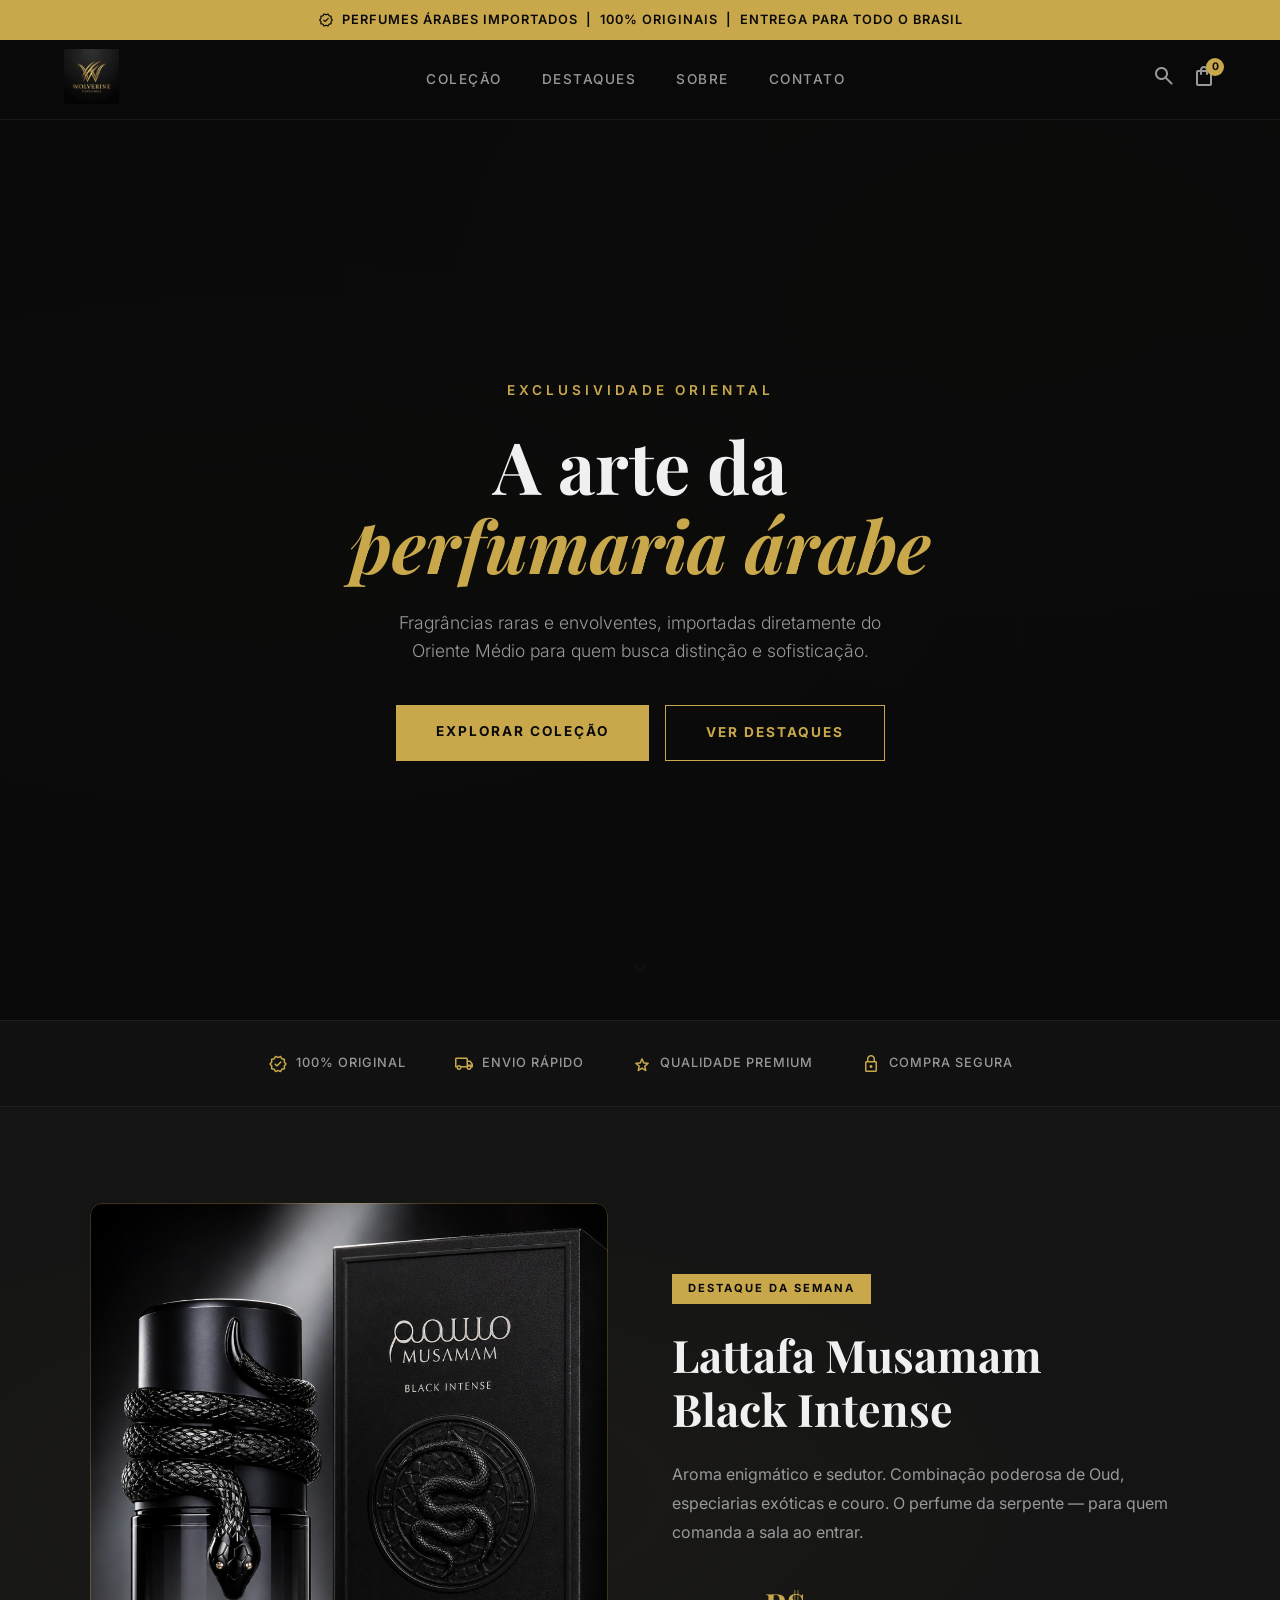
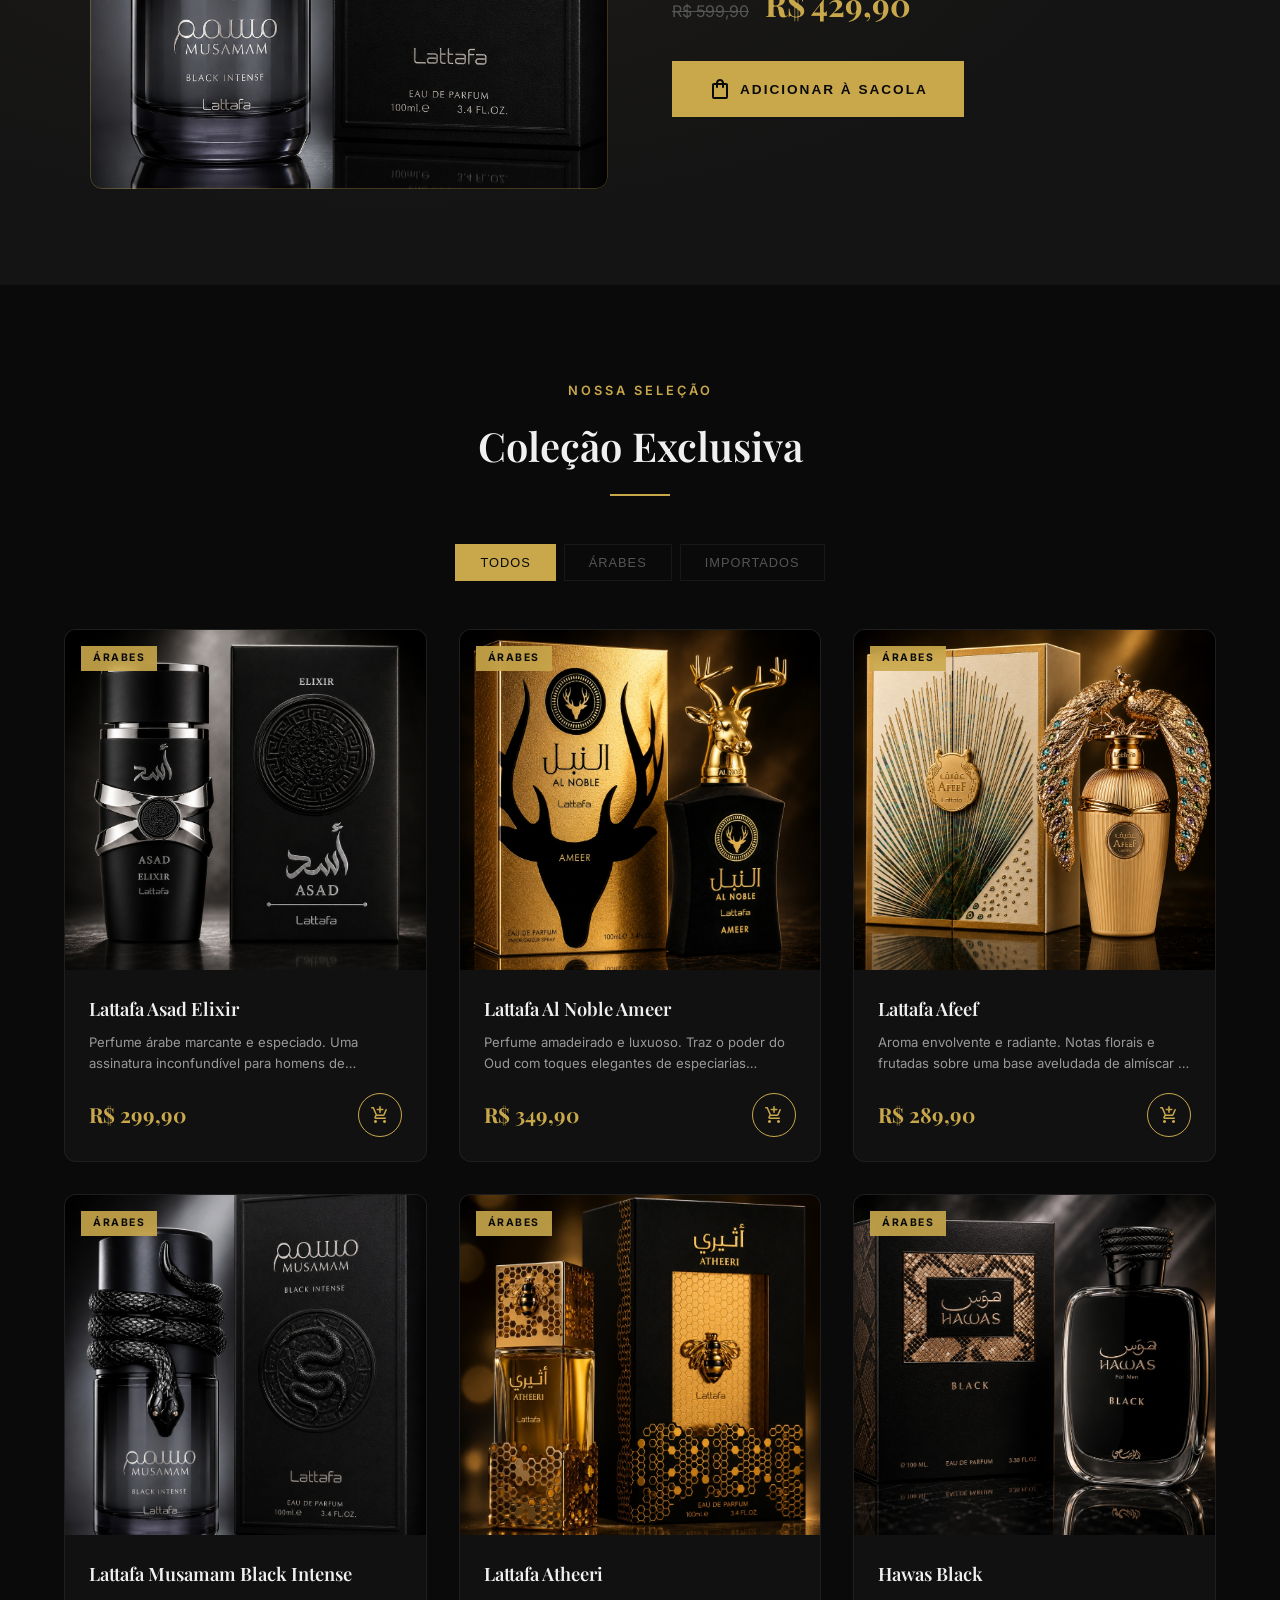
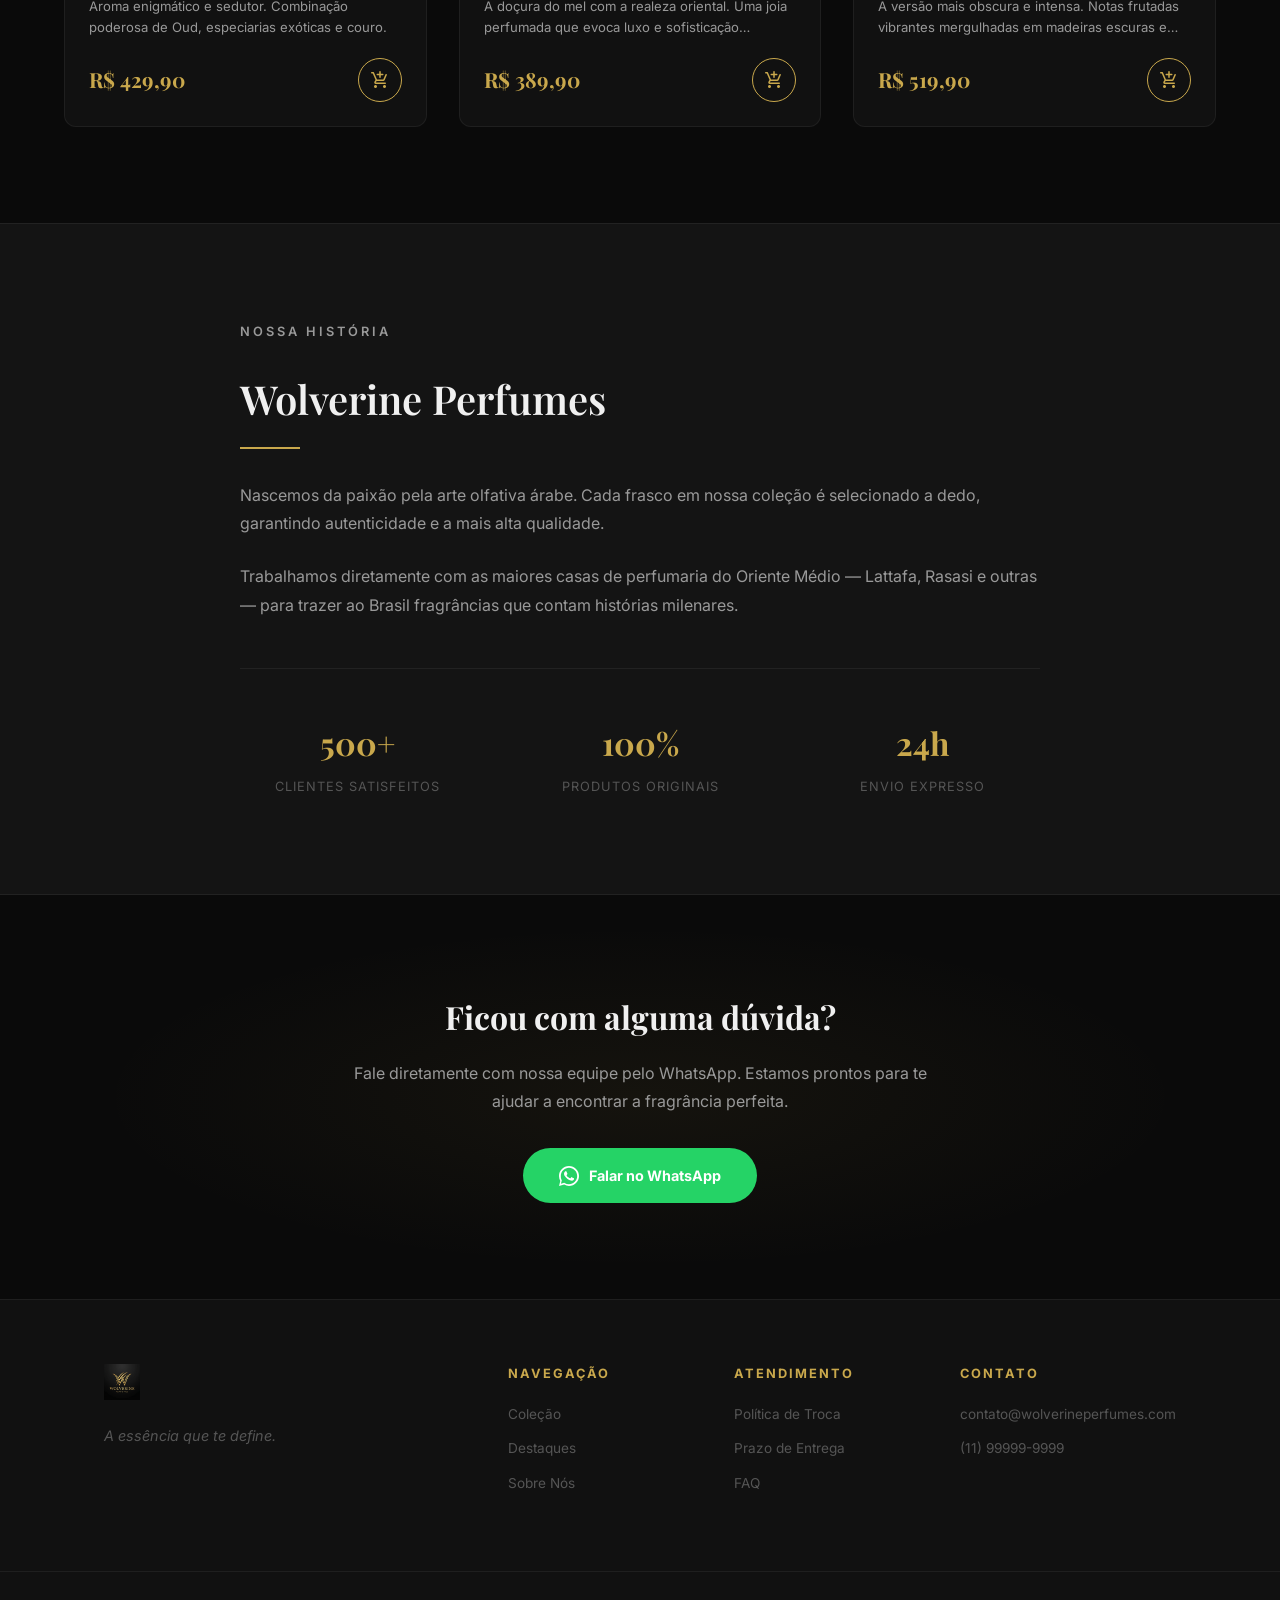
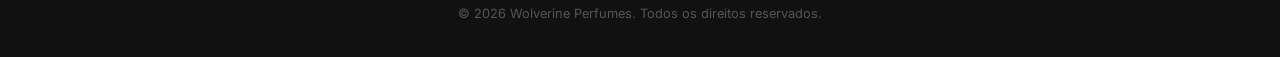
==== index.html @ bf4675a9 "Add files via upload" ====
<!DOCTYPE html>
<html lang="pt-BR">
<head>
    <meta charset="UTF-8">
    <meta name="viewport" content="width=device-width, initial-scale=1.0">
    <title>Wolverine Perfumes | Fragrâncias Árabes de Luxo</title>
    <meta name="description" content="Wolverine Perfumes - A maior seleção de perfumes árabes importados de luxo. Lattafa, Rasasi e mais. Entrega para todo o Brasil.">
    <link rel="stylesheet" href="style.css">
    <link rel="preconnect" href="https://fonts.googleapis.com">
    <link rel="preconnect" href="https://fonts.gstatic.com" crossorigin>
    <link href="https://fonts.googleapis.com/css2?family=Inter:wght@300;400;500;600;700&family=Playfair+Display:ital,wght@0,400;0,500;0,600;0,700;1,400&display=swap" rel="stylesheet">
    <link href="https://fonts.googleapis.com/css2?family=Material+Symbols+Rounded:opsz,wght,FILL,GRAD@24,400,1,0" rel="stylesheet">
</head>
<body>

    <!-- Announcement Bar -->
    <div class="announcement-bar">
        <span class="material-symbols-rounded">verified</span>
        Perfumes Árabes Importados &nbsp;|&nbsp; 100% Originais &nbsp;|&nbsp; Entrega para todo o Brasil
    </div>

    <!-- Navbar -->
    <nav class="navbar" id="navbar">
        <div class="nav-left">
            <div class="hamburger" id="hamburger">
                <span></span><span></span><span></span>
            </div>
            <a href="#" class="logo">
                <img src="img/logo.png" alt="Wolverine Perfumes" class="logo-img" style="height: 55px;">
            </a>
        </div>
        <div class="nav-center">
            <a href="#colecao" class="nav-link">Coleção</a>
            <a href="#destaque" class="nav-link">Destaques</a>
            <a href="#sobre" class="nav-link">Sobre</a>
            <a href="#contato" class="nav-link">Contato</a>
        </div>
        <div class="nav-right">
            <div class="search-toggle" id="search-toggle">
                <span class="material-symbols-rounded">search</span>
            </div>
            <div class="cart-trigger" id="cart-trigger">
                <span class="material-symbols-rounded">shopping_bag</span>
                <span class="cart-badge" id="cart-badge">0</span>
            </div>
        </div>
    </nav>

    <!-- Search Overlay -->
    <div class="search-overlay" id="search-overlay">
        <div class="search-container">
            <input type="text" id="search-input" placeholder="Buscar perfumes..." autocomplete="off">
            <span class="material-symbols-rounded search-close" id="search-close">close</span>
        </div>
        <div class="search-results" id="search-results"></div>
    </div>

    <!-- Mobile Menu -->
    <div class="mobile-menu" id="mobile-menu">
        <a href="#colecao" class="mobile-link">Coleção</a>
        <a href="#destaque" class="mobile-link">Destaques</a>
        <a href="#sobre" class="mobile-link">Sobre</a>
        <a href="#contato" class="mobile-link">Contato</a>
    </div>

    <!-- Hero Section -->
    <section class="hero" id="hero">
        <video autoplay muted loop playsinline class="hero-video">
            <source src="https://cdn.coverr.co/videos/coverr-gold-particles-floating-in-the-air-4432/1080p.mp4" type="video/mp4">
        </video>
        <div class="video-overlay"></div>
        <div class="hero-content">
            <p class="hero-subtitle">Exclusividade Oriental</p>
            <h1 class="hero-title">A arte da <br><em>perfumaria árabe</em></h1>
            <p class="hero-desc">Fragrâncias raras e envolventes, importadas diretamente do Oriente Médio para quem busca distinção e sofisticação.</p>
            <div class="hero-actions">
                <a href="#colecao" class="btn-hero">Explorar Coleção</a>
                <a href="#destaque" class="btn-hero-outline">Ver Destaques</a>
            </div>
        </div>
        <div class="hero-scroll">
            <span class="material-symbols-rounded">expand_more</span>
        </div>
    </section>

    <!-- Trust Bar -->
    <section class="trust-bar">
        <div class="trust-item">
            <span class="material-symbols-rounded">verified</span>
            <span>100% Original</span>
        </div>
        <div class="trust-item">
            <span class="material-symbols-rounded">local_shipping</span>
            <span>Envio Rápido</span>
        </div>
        <div class="trust-item">
            <span class="material-symbols-rounded">star</span>
            <span>Qualidade Premium</span>
        </div>
        <div class="trust-item">
            <span class="material-symbols-rounded">lock</span>
            <span>Compra Segura</span>
        </div>
    </section>

    <!-- Destaque (Featured Product) -->
    <section class="featured" id="destaque">
        <div class="featured-inner">
            <div class="featured-image">
                <img src="img/lattafa_musamam.jpg" alt="Lattafa Musamam Black Intense">
            </div>
            <div class="featured-info">
                <span class="featured-badge">Destaque da Semana</span>
                <h2>Lattafa Musamam <br>Black Intense</h2>
                <p>Aroma enigmático e sedutor. Combinação poderosa de Oud, especiarias exóticas e couro. O perfume da serpente — para quem comanda a sala ao entrar.</p>
                <div class="featured-price">
                    <span class="price-old">R$ 599,90</span>
                    <span class="price-current">R$ 429,90</span>
                </div>
                <button class="btn-featured" onclick="adicionarAoCarrinho(4)">
                    <span class="material-symbols-rounded">shopping_bag</span>
                    Adicionar à Sacola
                </button>
            </div>
        </div>
    </section>

    <!-- Coleção (Products Grid) -->
    <section class="colecao" id="colecao">
        <div class="section-header">
            <p class="section-sub">Nossa Seleção</p>
            <h2 class="section-title">Coleção Exclusiva</h2>
            <div class="section-line"></div>
        </div>
        <div class="filter-bar">
            <button class="filter-btn active" data-filter="todos">Todos</button>
            <button class="filter-btn" data-filter="Árabes">Árabes</button>
            <button class="filter-btn" data-filter="Importados">Importados</button>
        </div>
        <div class="products-grid" id="produtos-grid"></div>
    </section>

    <!-- Sobre -->
    <section class="about" id="sobre">
        <div class="about-inner">
            <div class="about-text">
                <p class="section-sub">Nossa História</p>
                <h2 class="section-title">Wolverine Perfumes</h2>
                <div class="section-line left"></div>
                <p>Nascemos da paixão pela arte olfativa árabe. Cada frasco em nossa coleção é selecionado a dedo, garantindo autenticidade e a mais alta qualidade.</p>
                <p>Trabalhamos diretamente com as maiores casas de perfumaria do Oriente Médio — Lattafa, Rasasi e outras — para trazer ao Brasil fragrâncias que contam histórias milenares.</p>
                <div class="about-stats">
                    <div class="stat">
                        <span class="stat-number">500+</span>
                        <span class="stat-label">Clientes Satisfeitos</span>
                    </div>
                    <div class="stat">
                        <span class="stat-number">100%</span>
                        <span class="stat-label">Produtos Originais</span>
                    </div>
                    <div class="stat">
                        <span class="stat-number">24h</span>
                        <span class="stat-label">Envio Expresso</span>
                    </div>
                </div>
            </div>
        </div>
    </section>

    <!-- Contato / CTA -->
    <section class="cta" id="contato">
        <div class="cta-inner">
            <h2>Ficou com alguma dúvida?</h2>
            <p>Fale diretamente com nossa equipe pelo WhatsApp. Estamos prontos para te ajudar a encontrar a fragrância perfeita.</p>
            <a href="https://wa.me/5511999999999" target="_blank" class="btn-whatsapp">
                <svg viewBox="0 0 24 24" width="20" height="20" fill="currentColor"><path d="M17.472 14.382c-.297-.149-1.758-.867-2.03-.967-.273-.099-.471-.148-.67.15-.197.297-.767.966-.94 1.164-.173.199-.347.223-.644.075-.297-.15-1.255-.463-2.39-1.475-.883-.788-1.48-1.761-1.653-2.059-.173-.297-.018-.458.13-.606.134-.133.298-.347.446-.52.149-.174.198-.298.298-.497.099-.198.05-.371-.025-.52-.075-.149-.669-1.612-.916-2.207-.242-.579-.487-.5-.669-.51-.173-.008-.371-.01-.57-.01-.198 0-.52.074-.792.372-.272.297-1.04 1.016-1.04 2.479 0 1.462 1.065 2.875 1.213 3.074.149.198 2.096 3.2 5.077 4.487.709.306 1.262.489 1.694.625.712.227 1.36.195 1.871.118.571-.085 1.758-.719 2.006-1.413.248-.694.248-1.289.173-1.413-.074-.124-.272-.198-.57-.347z"/><path d="M12 0C5.373 0 0 5.373 0 12c0 2.127.555 4.126 1.527 5.864L.06 23.884l6.166-1.617A11.92 11.92 0 0012 24c6.627 0 12-5.373 12-12S18.627 0 12 0zm0 21.82c-1.93 0-3.76-.52-5.348-1.434l-.384-.228-3.973 1.042 1.06-3.873-.25-.397A9.793 9.793 0 012.18 12c0-5.422 4.398-9.82 9.82-9.82 5.422 0 9.82 4.398 9.82 9.82 0 5.422-4.398 9.82-9.82 9.82z"/></svg>
                Falar no WhatsApp
            </a>
        </div>
    </section>

    <!-- Footer -->
    <footer class="footer">
        <div class="footer-top">
            <div class="footer-col">
                <img src="img/logo.png" alt="Wolverine Perfumes" class="footer-logo">
                <p class="footer-tagline">A essência que te define.</p>
            </div>
            <div class="footer-col">
                <h4>Navegação</h4>
                <a href="#colecao">Coleção</a>
                <a href="#destaque">Destaques</a>
                <a href="#sobre">Sobre Nós</a>
            </div>
            <div class="footer-col">
                <h4>Atendimento</h4>
                <a href="#">Política de Troca</a>
                <a href="#">Prazo de Entrega</a>
                <a href="#">FAQ</a>
            </div>
            <div class="footer-col">
                <h4>Contato</h4>
                <a href="mailto:contato@wolverineperfumes.com">contato@wolverineperfumes.com</a>
                <a href="https://wa.me/5511999999999">(11) 99999-9999</a>
            </div>
        </div>
        <div class="footer-bottom">
            <p>&copy; 2026 Wolverine Perfumes. Todos os direitos reservados.</p>
        </div>
    </footer>

    <!-- Cart Sidebar -->
    <div class="cart-overlay" id="cart-overlay"></div>
    <div class="cart-sidebar" id="cart-sidebar">
        <div class="cart-header">
            <h3>Sua Sacola</h3>
            <span class="material-symbols-rounded cart-close" id="cart-close">close</span>
        </div>
        <div class="cart-items" id="cart-items">
            <div class="empty-cart" id="empty-cart">
                <span class="material-symbols-rounded" style="font-size: 48px; opacity: 0.3;">shopping_bag</span>
                <p>Sua sacola está vazia.</p>
            </div>
        </div>
        <div class="cart-footer">
            <div class="cart-subtotal">
                <span>Subtotal</span>
                <span id="total-price">R$ 0,00</span>
            </div>
            <button class="btn-checkout" id="btn-checkout">
                Finalizar pelo WhatsApp
                <span class="material-symbols-rounded">arrow_forward</span>
            </button>
            <p class="cart-note">Envio e pagamento combinados via WhatsApp</p>
        </div>
    </div>

    <script src="app.js"></script>
</body>
</html>
---- style.css ----
/* =====================================================
   WOLVERINE PERFUMES - DARK LUXURY THEME
   ===================================================== */

:root {
    --bg-deep: #0a0a0a;
    --bg-card: #111111;
    --bg-elevated: #1a1a1a;
    --bg-surface: #141414;
    --gold: #c9a84c;
    --gold-light: #e4c76b;
    --gold-dark: #a78b3a;
    --text-primary: #f0f0f0;
    --text-secondary: #999999;
    --text-muted: #555555;
    --border: rgba(255, 255, 255, 0.06);
    --border-gold: rgba(201, 168, 76, 0.3);
    --glow: 0 0 40px rgba(201, 168, 76, 0.08);
    --font-display: 'Playfair Display', serif;
    --font-body: 'Inter', sans-serif;
    --radius: 12px;
    --transition: all 0.4s cubic-bezier(0.16, 1, 0.3, 1);
}

* { margin: 0; padding: 0; box-sizing: border-box; }
html { scroll-behavior: smooth; }

body {
    font-family: var(--font-body);
    background: var(--bg-deep);
    color: var(--text-primary);
    line-height: 1.6;
    overflow-x: hidden;
}

::selection {
    background: var(--gold);
    color: var(--bg-deep);
}

/* =====================================================
   ANNOUNCEMENT BAR
   ===================================================== */
.announcement-bar {
    background: var(--gold);
    color: var(--bg-deep);
    text-align: center;
    padding: 10px 20px;
    font-size: 0.8rem;
    font-weight: 600;
    letter-spacing: 1px;
    text-transform: uppercase;
    display: flex;
    align-items: center;
    justify-content: center;
    gap: 8px;
}
.announcement-bar .material-symbols-rounded {
    font-size: 16px;
}

/* =====================================================
   NAVBAR
   ===================================================== */
.navbar {
    display: flex;
    justify-content: space-between;
    align-items: center;
    padding: 0 5%;
    height: 80px;
    background: rgba(10, 10, 10, 0.85);
    backdrop-filter: blur(20px);
    -webkit-backdrop-filter: blur(20px);
    border-bottom: 1px solid var(--border);
    position: sticky;
    top: 0;
    z-index: 1000;
    transition: var(--transition);
}
.navbar.scrolled {
    box-shadow: 0 4px 30px rgba(0,0,0,0.5);
}
.nav-left, .nav-right {
    display: flex;
    align-items: center;
    gap: 1rem;
}
.logo { text-decoration: none; }
.logo-img { height: 38px; filter: brightness(1.1); }
.nav-center {
    display: flex;
    gap: 2.5rem;
}
.nav-link {
    text-decoration: none;
    color: var(--text-secondary);
    font-size: 0.85rem;
    font-weight: 500;
    text-transform: uppercase;
    letter-spacing: 1.5px;
    transition: var(--transition);
    position: relative;
}
.nav-link::after {
    content: '';
    position: absolute;
    bottom: -4px;
    left: 0;
    width: 0;
    height: 1px;
    background: var(--gold);
    transition: var(--transition);
}
.nav-link:hover { color: var(--gold); }
.nav-link:hover::after { width: 100%; }

.search-toggle, .cart-trigger {
    cursor: pointer;
    color: var(--text-secondary);
    transition: var(--transition);
    position: relative;
}
.search-toggle:hover, .cart-trigger:hover { color: var(--gold); }
.cart-badge {
    position: absolute;
    top: -6px;
    right: -8px;
    background: var(--gold);
    color: var(--bg-deep);
    font-size: 0.65rem;
    font-weight: 700;
    width: 18px;
    height: 18px;
    border-radius: 50%;
    display: flex;
    align-items: center;
    justify-content: center;
}

.hamburger {
    display: none;
    flex-direction: column;
    gap: 5px;
    cursor: pointer;
}
.hamburger span {
    width: 22px;
    height: 2px;
    background: var(--text-primary);
    transition: var(--transition);
}

/* =====================================================
   SEARCH OVERLAY
   ===================================================== */
.search-overlay {
    position: fixed;
    top: 0; left: 0;
    width: 100%; height: 100%;
    background: rgba(0, 0, 0, 0.95);
    backdrop-filter: blur(20px);
    z-index: 2000;
    display: flex;
    flex-direction: column;
    align-items: center;
    padding-top: 20vh;
    opacity: 0;
    pointer-events: none;
    transition: var(--transition);
}
.search-overlay.active {
    opacity: 1;
    pointer-events: all;
}
.search-container {
    display: flex;
    align-items: center;
    gap: 1rem;
    border-bottom: 2px solid var(--gold);
    padding-bottom: 12px;
    width: 500px;
    max-width: 90%;
}
.search-container input {
    background: transparent;
    border: none;
    outline: none;
    color: var(--text-primary);
    font-size: 1.5rem;
    font-family: var(--font-body);
    width: 100%;
    font-weight: 300;
}
.search-container input::placeholder {
    color: var(--text-muted);
}
.search-close {
    color: var(--text-secondary);
    cursor: pointer;
    transition: var(--transition);
}
.search-close:hover { color: var(--gold); }
.search-results {
    width: 500px;
    max-width: 90%;
    margin-top: 2rem;
}
.search-result-item {
    display: flex;
    align-items: center;
    gap: 1rem;
    padding: 1rem;
    border-bottom: 1px solid var(--border);
    cursor: pointer;
    transition: var(--transition);
}
.search-result-item:hover { background: var(--bg-elevated); }
.search-result-item img {
    width: 50px; height: 50px;
    object-fit: cover;
    border-radius: 8px;
}

/* =====================================================
   MOBILE MENU
   ===================================================== */
.mobile-menu {
    display: none;
    flex-direction: column;
    background: var(--bg-card);
    border-bottom: 1px solid var(--border);
    padding: 1rem 5%;
    position: sticky;
    top: 70px;
    z-index: 999;
}
.mobile-menu.active { display: flex; }
.mobile-link {
    padding: 1rem 0;
    color: var(--text-secondary);
    text-decoration: none;
    font-size: 0.9rem;
    text-transform: uppercase;
    letter-spacing: 1.5px;
    border-bottom: 1px solid var(--border);
    transition: var(--transition);
}
.mobile-link:hover { color: var(--gold); }

/* =====================================================
   HERO
   ===================================================== */
.hero {
    min-height: 100vh;
    display: flex;
    align-items: center;
    justify-content: center;
    position: relative;
    background: 
        radial-gradient(ellipse at 20% 50%, rgba(201, 168, 76, 0.06) 0%, transparent 50%),
        radial-gradient(ellipse at 80% 20%, rgba(201, 168, 76, 0.04) 0%, transparent 50%),
        var(--bg-deep);
    overflow: hidden;
    text-align: center;
    padding: 2rem;
}
.hero-video {
    position: absolute;
    top: 50%;
    left: 50%;
    min-width: 100%;
    min-height: 100%;
    width: auto;
    height: auto;
    transform: translateX(-50%) translateY(-50%);
    object-fit: cover;
    z-index: 0;
}
.video-overlay {
    position: absolute;
    top: 0; left: 0;
    width: 100%; height: 100%;
    background: linear-gradient(to bottom, rgba(10, 10, 10, 0.7), rgba(10, 10, 10, 0.95));
    z-index: 1;
}

.hero-content {
    position: relative;
    z-index: 2;
    max-width: 700px;
    animation: heroFadeIn 1.2s ease-out;
}
@keyframes heroFadeIn {
    from { opacity: 0; transform: translateY(40px); }
    to { opacity: 1; transform: translateY(0); }
}
.hero-subtitle {
    color: var(--gold);
    text-transform: uppercase;
    letter-spacing: 4px;
    font-size: 0.85rem;
    font-weight: 600;
    margin-bottom: 1.5rem;
}
.hero-title {
    font-family: var(--font-display);
    font-size: 4.5rem;
    font-weight: 700;
    line-height: 1.1;
    margin-bottom: 1.5rem;
}
.hero-title em {
    color: var(--gold);
    font-style: italic;
}
.hero-desc {
    color: var(--text-secondary);
    font-size: 1.1rem;
    max-width: 500px;
    margin: 0 auto 2.5rem;
    font-weight: 300;
}
.hero-actions {
    display: flex;
    gap: 1rem;
    justify-content: center;
    flex-wrap: wrap;
}
.btn-hero {
    background: var(--gold);
    color: var(--bg-deep);
    padding: 16px 40px;
    border: none;
    text-decoration: none;
    font-size: 0.85rem;
    font-weight: 700;
    text-transform: uppercase;
    letter-spacing: 2px;
    transition: var(--transition);
    cursor: pointer;
}
.btn-hero:hover {
    background: var(--gold-light);
    transform: translateY(-2px);
    box-shadow: 0 10px 30px rgba(201, 168, 76, 0.3);
}
.btn-hero-outline {
    background: transparent;
    color: var(--gold);
    padding: 16px 40px;
    border: 1px solid var(--gold);
    text-decoration: none;
    font-size: 0.85rem;
    font-weight: 700;
    text-transform: uppercase;
    letter-spacing: 2px;
    transition: var(--transition);
}
.btn-hero-outline:hover {
    background: rgba(201, 168, 76, 0.1);
    transform: translateY(-2px);
}
.hero-scroll {
    position: absolute;
    bottom: 2rem;
    left: 50%;
    transform: translateX(-50%);
    color: var(--text-muted);
    animation: bounce 2s infinite;
}
@keyframes bounce {
    0%, 100% { transform: translateX(-50%) translateY(0); }
    50% { transform: translateX(-50%) translateY(10px); }
}

/* =====================================================
   TRUST BAR
   ===================================================== */
.trust-bar {
    display: flex;
    justify-content: center;
    gap: 3rem;
    padding: 2rem 5%;
    background: var(--bg-card);
    border-top: 1px solid var(--border);
    border-bottom: 1px solid var(--border);
    flex-wrap: wrap;
}
.trust-item {
    display: flex;
    align-items: center;
    gap: 8px;
    color: var(--text-secondary);
    font-size: 0.8rem;
    text-transform: uppercase;
    letter-spacing: 1px;
    font-weight: 500;
}
.trust-item .material-symbols-rounded {
    color: var(--gold);
    font-size: 20px;
}

/* =====================================================
   FEATURED PRODUCT
   ===================================================== */
.featured {
    padding: 6rem 5%;
    background: 
        radial-gradient(ellipse at 30% 50%, rgba(201, 168, 76, 0.04) 0%, transparent 60%),
        var(--bg-surface);
}
.featured-inner {
    max-width: 1100px;
    margin: 0 auto;
    display: grid;
    grid-template-columns: 1fr 1fr;
    gap: 4rem;
    align-items: center;
}
.featured-image {
    position: relative;
    border-radius: var(--radius);
    overflow: hidden;
}
.featured-image::before {
    content: '';
    position: absolute;
    inset: 0;
    border: 1px solid var(--border-gold);
    border-radius: var(--radius);
    z-index: 1;
    pointer-events: none;
}
.featured-image img {
    width: 100%;
    display: block;
    transition: transform 0.8s ease;
}
.featured-image:hover img {
    transform: scale(1.03);
}
.featured-badge {
    display: inline-block;
    background: var(--gold);
    color: var(--bg-deep);
    padding: 6px 16px;
    font-size: 0.7rem;
    font-weight: 700;
    text-transform: uppercase;
    letter-spacing: 2px;
    margin-bottom: 1.5rem;
}
.featured-info h2 {
    font-family: var(--font-display);
    font-size: 2.8rem;
    line-height: 1.2;
    margin-bottom: 1.5rem;
}
.featured-info p {
    color: var(--text-secondary);
    font-size: 1rem;
    line-height: 1.8;
    margin-bottom: 2rem;
}
.featured-price {
    display: flex;
    align-items: baseline;
    gap: 1rem;
    margin-bottom: 2rem;
}
.price-old {
    color: var(--text-muted);
    text-decoration: line-through;
    font-size: 1rem;
}
.price-current {
    color: var(--gold);
    font-size: 2rem;
    font-weight: 700;
    font-family: var(--font-display);
}
.btn-featured {
    display: inline-flex;
    align-items: center;
    gap: 8px;
    background: var(--gold);
    color: var(--bg-deep);
    border: none;
    padding: 16px 36px;
    font-size: 0.85rem;
    font-weight: 700;
    text-transform: uppercase;
    letter-spacing: 2px;
    cursor: pointer;
    transition: var(--transition);
}
.btn-featured:hover {
    background: var(--gold-light);
    transform: translateY(-2px);
    box-shadow: 0 10px 30px rgba(201, 168, 76, 0.3);
}

/* =====================================================
   COLLECTION / PRODUCTS GRID
   ===================================================== */
.colecao {
    padding: 6rem 5%;
    background: var(--bg-deep);
}
.section-header {
    text-align: center;
    margin-bottom: 3rem;
}
.section-sub {
    color: var(--gold);
    text-transform: uppercase;
    letter-spacing: 3px;
    font-size: 0.8rem;
    font-weight: 600;
    margin-bottom: 0.8rem;
}
.section-title {
    font-family: var(--font-display);
    font-size: 2.5rem;
    font-weight: 600;
}
.section-line {
    width: 60px;
    height: 2px;
    background: var(--gold);
    margin: 1rem auto 0;
}
.section-line.left {
    margin: 1rem 0 2rem;
}

.filter-bar {
    display: flex;
    justify-content: center;
    gap: 0.5rem;
    margin-bottom: 3rem;
}
.filter-btn {
    background: transparent;
    color: var(--text-muted);
    border: 1px solid var(--border);
    padding: 10px 24px;
    font-size: 0.8rem;
    font-weight: 500;
    text-transform: uppercase;
    letter-spacing: 1px;
    cursor: pointer;
    transition: var(--transition);
}
.filter-btn:hover {
    color: var(--text-primary);
    border-color: var(--text-muted);
}
.filter-btn.active {
    background: var(--gold);
    color: var(--bg-deep);
    border-color: var(--gold);
}

.products-grid {
    display: grid;
    grid-template-columns: repeat(auto-fill, minmax(300px, 1fr));
    gap: 2rem;
    max-width: 1200px;
    margin: 0 auto;
}

.produto-card {
    background: var(--bg-card);
    border: 1px solid var(--border);
    border-radius: var(--radius);
    overflow: hidden;
    transition: var(--transition);
    position: relative;
}
.produto-card:hover {
    border-color: var(--border-gold);
    transform: translateY(-8px);
    box-shadow: var(--glow);
}
.produto-img-container {
    width: 100%;
    height: 340px;
    overflow: hidden;
    background: var(--bg-surface);
    position: relative;
}
.produto-tag {
    position: absolute;
    top: 16px; left: 16px;
    background: rgba(201, 168, 76, 0.9);
    color: var(--bg-deep);
    padding: 4px 12px;
    font-size: 0.65rem;
    font-weight: 700;
    text-transform: uppercase;
    letter-spacing: 1.5px;
    z-index: 2;
    backdrop-filter: blur(4px);
}
.produto-img {
    width: 100%;
    height: 100%;
    object-fit: cover;
    transition: transform 0.6s ease;
}
.produto-card:hover .produto-img {
    transform: scale(1.08);
}

.produto-info {
    padding: 1.5rem;
}
.produto-nome {
    font-family: var(--font-display);
    font-size: 1.15rem;
    font-weight: 600;
    margin-bottom: 0.5rem;
}
.produto-descricao {
    font-size: 0.82rem;
    color: var(--text-secondary);
    margin-bottom: 1.2rem;
    display: -webkit-box;
    -webkit-line-clamp: 2;
    -webkit-box-orient: vertical;
    overflow: hidden;
    line-height: 1.6;
}
.produto-bottom {
    display: flex;
    justify-content: space-between;
    align-items: center;
}
.produto-preco {
    font-size: 1.3rem;
    font-weight: 700;
    color: var(--gold);
    font-family: var(--font-display);
}
.btn-add-cart {
    display: flex;
    align-items: center;
    justify-content: center;
    background: transparent;
    border: 1px solid var(--gold);
    color: var(--gold);
    width: 44px;
    height: 44px;
    border-radius: 50%;
    cursor: pointer;
    transition: var(--transition);
}
.btn-add-cart:hover {
    background: var(--gold);
    color: var(--bg-deep);
}
.btn-add-cart .material-symbols-rounded {
    font-size: 20px;
}

/* =====================================================
   ABOUT SECTION
   ===================================================== */
.about {
    padding: 6rem 5%;
    background: var(--bg-surface);
    border-top: 1px solid var(--border);
    border-bottom: 1px solid var(--border);
}
.about-inner {
    max-width: 800px;
    margin: 0 auto;
}
.about-text p {
    color: var(--text-secondary);
    margin-bottom: 1.5rem;
    line-height: 1.8;
}
.about-stats {
    display: flex;
    gap: 3rem;
    margin-top: 3rem;
    padding-top: 3rem;
    border-top: 1px solid var(--border);
}
.stat { text-align: center; flex: 1; }
.stat-number {
    display: block;
    font-family: var(--font-display);
    font-size: 2rem;
    color: var(--gold);
    font-weight: 700;
    margin-bottom: 0.3rem;
}
.stat-label {
    font-size: 0.8rem;
    color: var(--text-muted);
    text-transform: uppercase;
    letter-spacing: 1px;
}

/* =====================================================
   CTA / CONTACT
   ===================================================== */
.cta {
    padding: 6rem 5%;
    text-align: center;
    background: 
        radial-gradient(ellipse at center, rgba(201, 168, 76, 0.06) 0%, transparent 60%),
        var(--bg-deep);
}
.cta-inner {
    max-width: 600px;
    margin: 0 auto;
}
.cta h2 {
    font-family: var(--font-display);
    font-size: 2rem;
    margin-bottom: 1rem;
}
.cta p {
    color: var(--text-secondary);
    margin-bottom: 2rem;
    line-height: 1.8;
}
.btn-whatsapp {
    display: inline-flex;
    align-items: center;
    gap: 10px;
    background: #25D366;
    color: white;
    text-decoration: none;
    padding: 16px 36px;
    font-size: 0.9rem;
    font-weight: 700;
    border-radius: 50px;
    transition: var(--transition);
}
.btn-whatsapp:hover {
    transform: translateY(-2px);
    box-shadow: 0 10px 30px rgba(37, 211, 102, 0.3);
}

/* =====================================================
   FOOTER
   ===================================================== */
.footer {
    background: var(--bg-card);
    border-top: 1px solid var(--border);
}
.footer-top {
    display: grid;
    grid-template-columns: 2fr 1fr 1fr 1fr;
    gap: 3rem;
    padding: 4rem 5%;
    max-width: 1200px;
    margin: 0 auto;
}
.footer-logo {
    height: 36px;
    margin-bottom: 1rem;
    filter: brightness(1.1);
}
.footer-tagline {
    color: var(--text-muted);
    font-size: 0.9rem;
    font-style: italic;
}
.footer-col h4 {
    color: var(--gold);
    font-size: 0.8rem;
    text-transform: uppercase;
    letter-spacing: 2px;
    margin-bottom: 1.2rem;
}
.footer-col a {
    display: block;
    color: var(--text-muted);
    text-decoration: none;
    font-size: 0.85rem;
    margin-bottom: 0.8rem;
    transition: var(--transition);
}
.footer-col a:hover { color: var(--gold); }
.footer-bottom {
    text-align: center;
    padding: 2rem 5%;
    border-top: 1px solid var(--border);
    color: var(--text-muted);
    font-size: 0.8rem;
}

/* =====================================================
   CART SIDEBAR
   ===================================================== */
.cart-overlay {
    position: fixed;
    inset: 0;
    background: rgba(0, 0, 0, 0.7);
    backdrop-filter: blur(4px);
    z-index: 2000;
    opacity: 0;
    pointer-events: none;
    transition: var(--transition);
}
.cart-overlay.show {
    opacity: 1;
    pointer-events: all;
}
.cart-sidebar {
    position: fixed;
    top: 0; right: -440px;
    width: 440px;
    max-width: 100vw;
    height: 100vh;
    background: var(--bg-card);
    border-left: 1px solid var(--border);
    z-index: 2001;
    display: flex;
    flex-direction: column;
    transition: right 0.5s cubic-bezier(0.16, 1, 0.3, 1);
}
.cart-sidebar.open { right: 0; }
.cart-header {
    display: flex;
    justify-content: space-between;
    align-items: center;
    padding: 1.5rem 2rem;
    border-bottom: 1px solid var(--border);
}
.cart-header h3 {
    font-family: var(--font-display);
    font-size: 1.3rem;
}
.cart-close {
    cursor: pointer;
    color: var(--text-muted);
    transition: var(--transition);
}
.cart-close:hover { color: var(--gold); }
.cart-items {
    flex: 1;
    overflow-y: auto;
    padding: 1.5rem 2rem;
}
.empty-cart {
    text-align: center;
    margin-top: 4rem;
    color: var(--text-muted);
}
.empty-cart p { margin-top: 1rem; }
.cart-item {
    display: flex;
    gap: 1rem;
    padding: 1rem 0;
    border-bottom: 1px solid var(--border);
    align-items: center;
    animation: slideIn 0.3s ease;
}
@keyframes slideIn {
    from { opacity: 0; transform: translateX(20px); }
    to { opacity: 1; transform: translateX(0); }
}
.cart-item img {
    width: 70px; height: 70px;
    object-fit: cover;
    border-radius: 8px;
    border: 1px solid var(--border);
}
.cart-item-info { flex: 1; }
.cart-item-title {
    font-weight: 600;
    font-size: 0.9rem;
    margin-bottom: 4px;
}
.cart-item-price {
    color: var(--gold);
    font-weight: 700;
    font-size: 0.9rem;
}
.btn-remove {
    background: none;
    border: none;
    color: #ef4444;
    font-size: 0.75rem;
    cursor: pointer;
    margin-top: 4px;
    opacity: 0.7;
    transition: var(--transition);
}
.btn-remove:hover { opacity: 1; }
.cart-footer {
    padding: 1.5rem 2rem;
    border-top: 1px solid var(--border);
    background: var(--bg-elevated);
}
.cart-subtotal {
    display: flex;
    justify-content: space-between;
    font-size: 1.1rem;
    font-weight: 700;
    margin-bottom: 1.2rem;
}
.cart-subtotal span:last-child {
    color: var(--gold);
    font-family: var(--font-display);
    font-size: 1.3rem;
}
.btn-checkout {
    display: flex;
    align-items: center;
    justify-content: center;
    gap: 8px;
    width: 100%;
    background: var(--gold);
    color: var(--bg-deep);
    border: none;
    padding: 16px;
    font-size: 0.85rem;
    font-weight: 700;
    text-transform: uppercase;
    letter-spacing: 2px;
    cursor: pointer;
    transition: var(--transition);
}
.btn-checkout:hover {
    background: var(--gold-light);
}
.cart-note {
    text-align: center;
    color: var(--text-muted);
    font-size: 0.75rem;
    margin-top: 0.8rem;
}

/* =====================================================
   RESPONSIVE
   ===================================================== */
@media (max-width: 768px) {
    .nav-center { display: none; }
    .hamburger { display: flex; }
    .hero-title { font-size: 2.8rem; }
    .hero-desc { font-size: 0.95rem; }
    .featured-inner { grid-template-columns: 1fr; gap: 2rem; }
    .featured-info h2 { font-size: 2rem; }
    .products-grid { grid-template-columns: 1fr 1fr; gap: 1rem; }
    .produto-img-container { height: 220px; }
    .produto-info { padding: 1rem; }
    .about-stats { flex-direction: column; gap: 1.5rem; }
    .footer-top { grid-template-columns: 1fr 1fr; }
    .trust-bar { gap: 1.5rem; }
    .cart-sidebar { width: 100vw; right: -100vw; }
    .btn-hero, .btn-hero-outline { padding: 14px 28px; font-size: 0.8rem; }
}

@media (max-width: 480px) {
    .products-grid { grid-template-columns: 1fr; }
    .footer-top { grid-template-columns: 1fr; }
    .announcement-bar { font-size: 0.7rem; }
}
/* =====================================================
   PRODUCT DETAILS PAGE
   ===================================================== */
.produto-detalhes-section {
    padding: 100px 5% 50px;
    min-height: 80vh;
    display: flex;
    justify-content: center;
}

.produto-detalhes-wrapper {
    display: grid;
    grid-template-columns: 1fr 1fr;
    gap: 4rem;
    max-width: 1200px;
    width: 100%;
    align-items: center;
}

.produto-detalhes-img-col {
    position: relative;
    display: flex;
    justify-content: center;
    align-items: center;
}

.img-glow {
    position: absolute;
    width: 80%;
    height: 80%;
    background: radial-gradient(circle, rgba(201,168,76,0.2) 0%, transparent 70%);
    z-index: 0;
    filter: blur(40px);
}

.produto-detalhes-img {
    width: 100%;
    max-width: 450px;
    height: auto;
    border-radius: 12px;
    position: relative;
    z-index: 1;
    box-shadow: 0 20px 40px rgba(0,0,0,0.5);
    border: 1px solid rgba(201,168,76,0.1);
}

.produto-detalhes-info-col {
    display: flex;
    flex-direction: column;
    gap: 1.5rem;
}

.produto-tag-detalhes {
    font-size: 0.85rem;
    color: var(--gold);
    text-transform: uppercase;
    letter-spacing: 2px;
}

.produto-titulo-detalhes {
    font-family: var(--font-heading);
    font-size: 2.5rem;
    color: var(--text-light);
    line-height: 1.2;
}

.produto-preco-detalhes {
    font-size: 2rem;
    color: var(--gold);
    font-weight: 600;
}

.produto-desc-longa {
    color: var(--text-secondary);
    line-height: 1.7;
    font-size: 1.05rem;
    padding-bottom: 1.5rem;
    border-bottom: 1px solid var(--border);
}

.piramide-olfativa h3 {
    font-family: var(--font-heading);
    color: var(--text-light);
    margin-bottom: 1rem;
    font-size: 1.3rem;
}

.nota-item {
    display: flex;
    align-items: flex-start;
    gap: 1rem;
    margin-bottom: 1rem;
    color: var(--text-secondary);
}

.nota-item span.material-symbols-rounded {
    color: var(--gold);
    font-size: 1.5rem;
}

.nota-item strong {
    display: block;
    color: var(--text-light);
    font-weight: 500;
    margin-bottom: 0.2rem;
}

.produto-detalhes-acoes {
    display: flex;
    flex-direction: column;
    gap: 1rem;
    margin-top: 2rem;
}

.btn-detalhes-add {
    background: var(--gold);
    color: var(--bg-dark);
    border: none;
    padding: 1rem 2rem;
    border-radius: 4px;
    font-size: 1.1rem;
    font-weight: 600;
    cursor: pointer;
    display: flex;
    align-items: center;
    justify-content: center;
    gap: 0.5rem;
    transition: var(--transition);
    text-transform: uppercase;
    letter-spacing: 1px;
}

.btn-detalhes-add:hover {
    background: #e0bc55;
    transform: translateY(-2px);
    box-shadow: 0 5px 15px rgba(201,168,76,0.3);
}

.btn-detalhes-voltar {
    text-align: center;
    color: var(--text-secondary);
    text-decoration: none;
    padding: 1rem;
    border: 1px solid var(--border);
    border-radius: 4px;
    transition: var(--transition);
}

.btn-detalhes-voltar:hover {
    color: var(--gold);
    border-color: var(--gold);
}

@media (max-width: 900px) {
    .produto-detalhes-wrapper {
        grid-template-columns: 1fr;
        gap: 2rem;
    }
    .produto-titulo-detalhes {
        font-size: 2rem;
    }
    .produto-detalhes-img {
        max-width: 350px;
    }
}
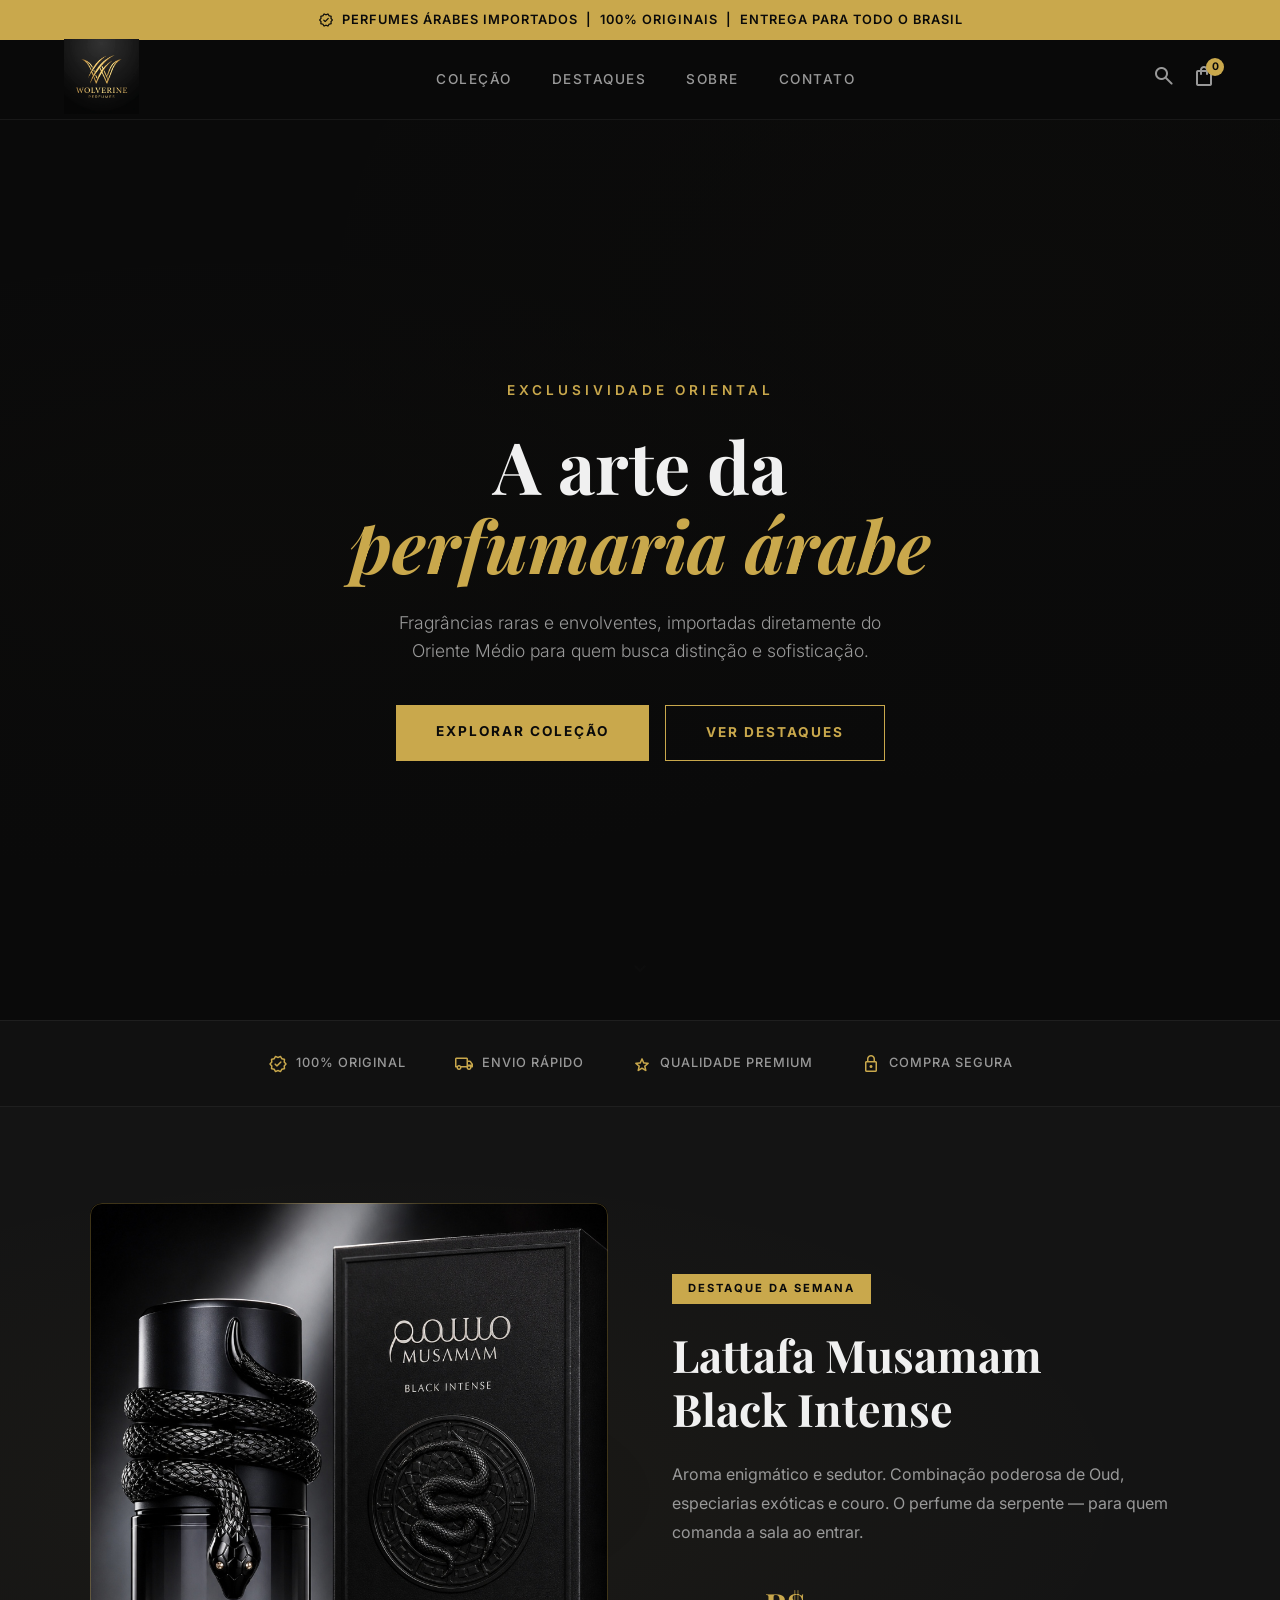
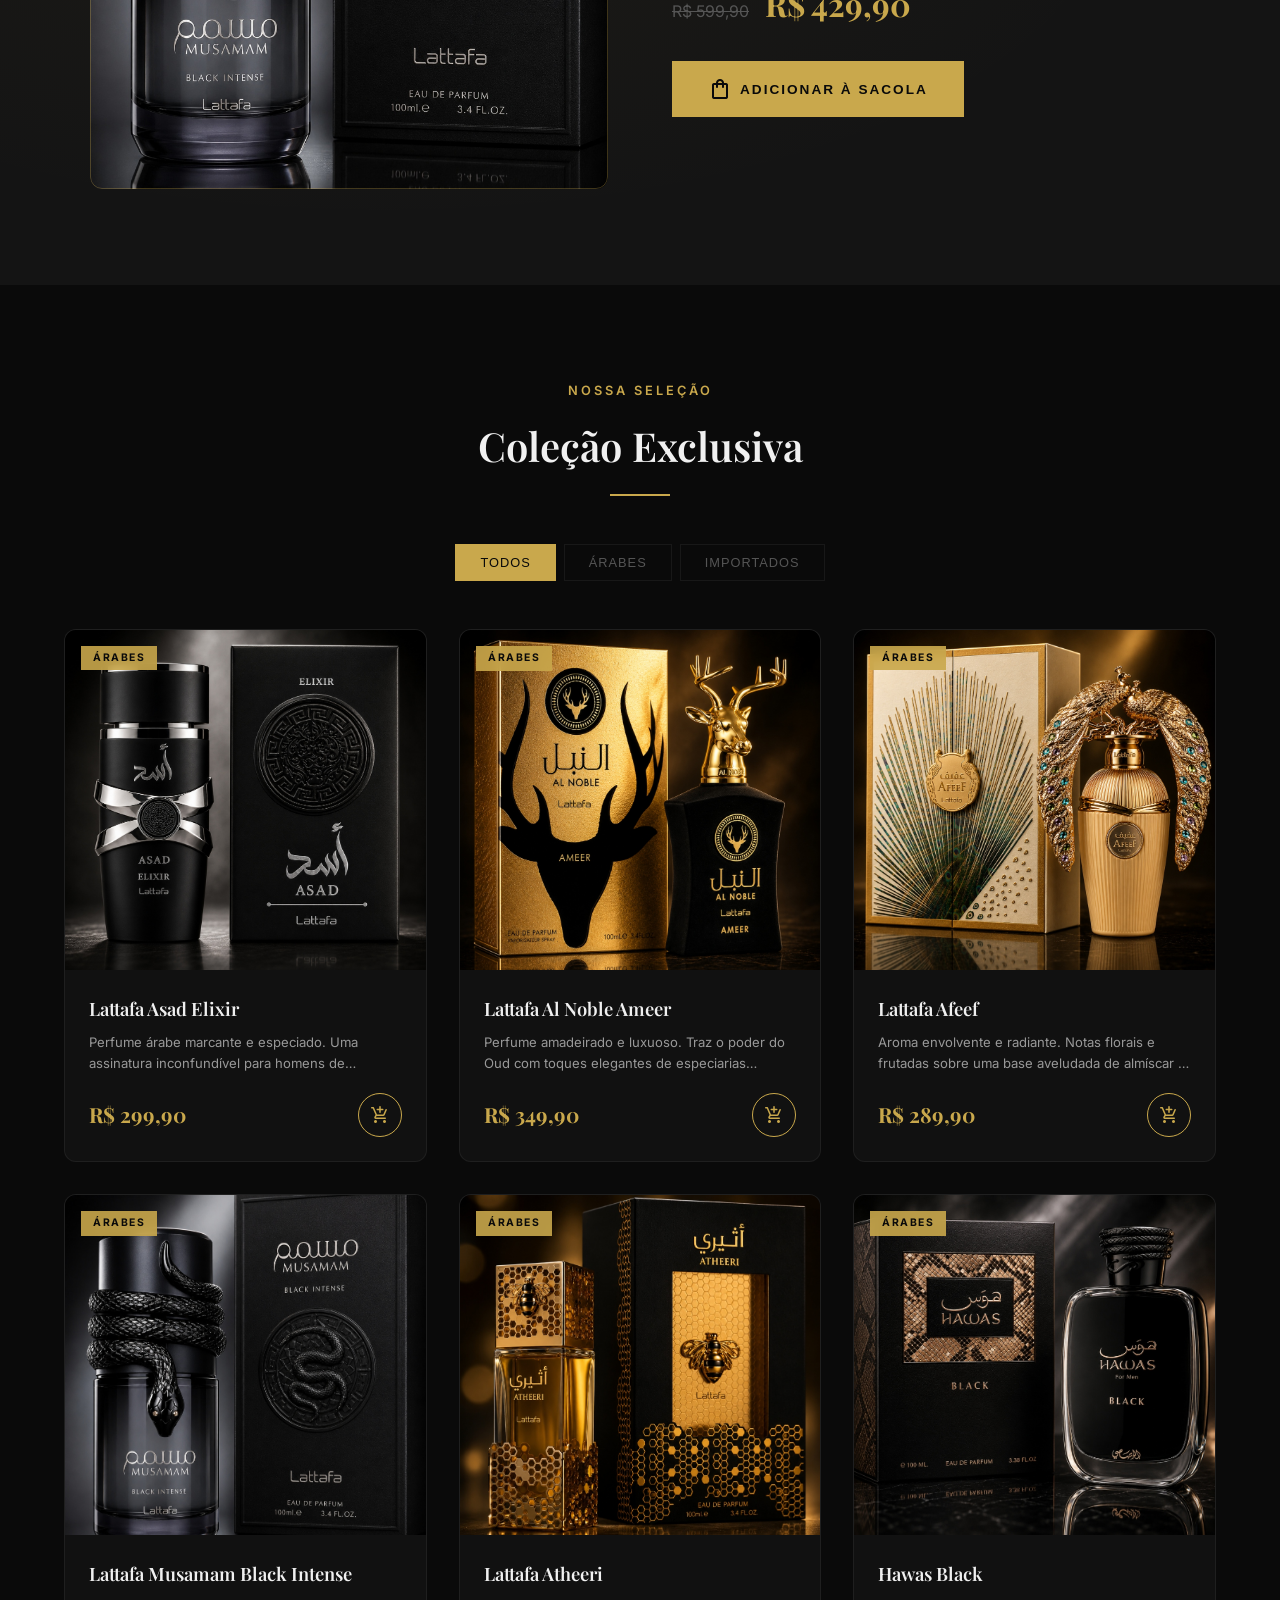
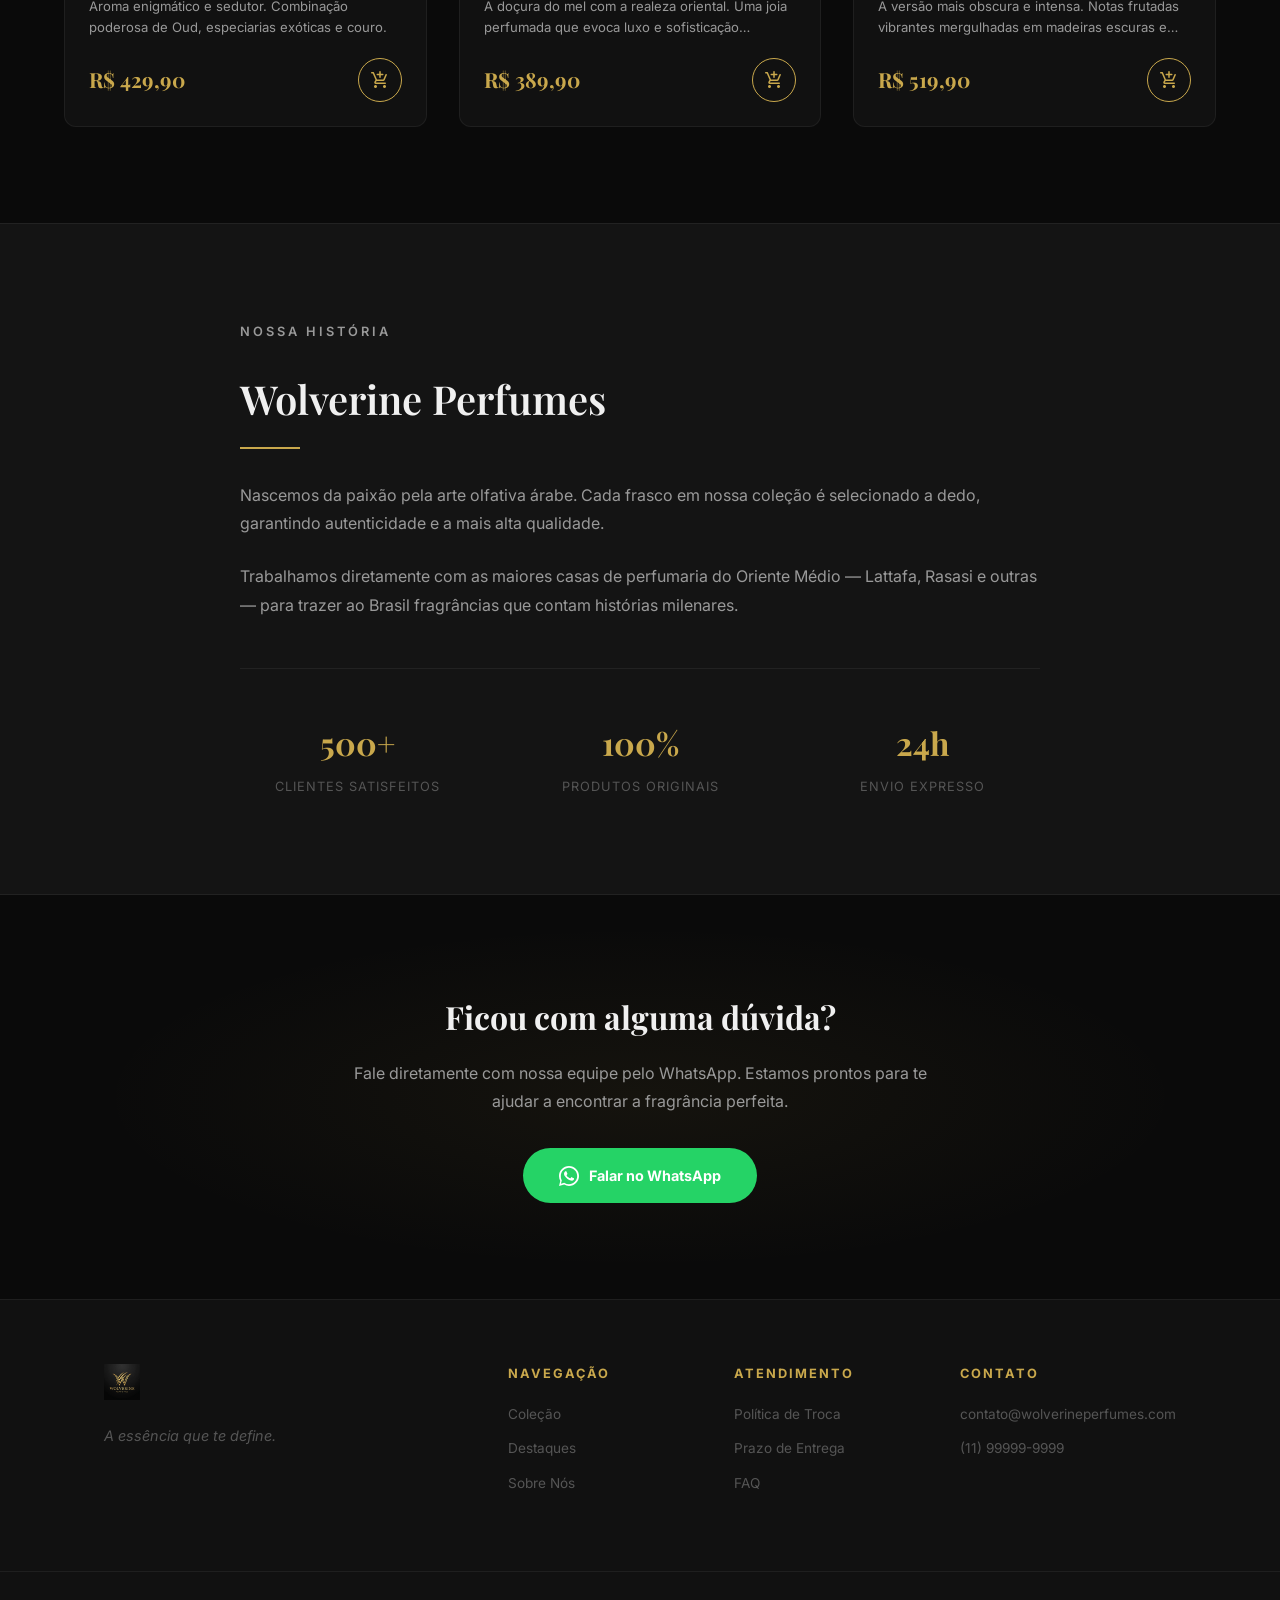
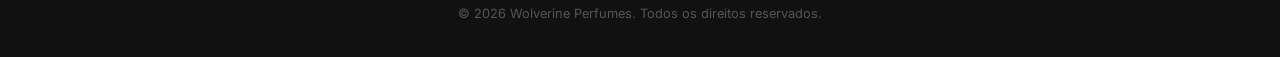
==== commit c37bd21e: "Add files via upload" ====
--- a/index.html
+++ b/index.html
@@ -26,7 +26,7 @@
                 <span></span><span></span><span></span>
             </div>
             <a href="#" class="logo">
-                <img src="img/logo.png" alt="Wolverine Perfumes" class="logo-img" style="height: 55px;">
+                <img src="img/logo.png" alt="Wolverine Perfumes" class="logo-img">
             </a>
         </div>
         <div class="nav-center">
@@ -65,10 +65,14 @@
 
     <!-- Hero Section -->
     <section class="hero" id="hero">
-        <video autoplay muted loop playsinline class="hero-video">
-            <source src="https://cdn.coverr.co/videos/coverr-gold-particles-floating-in-the-air-4432/1080p.mp4" type="video/mp4">
-        </video>
-        <div class="video-overlay"></div>
+        <div class="hero-slideshow">
+            <div class="slide" style="background-image: url('img/lattafa_asad.jpg')"></div>
+            <div class="slide" style="background-image: url('img/lattafa_ameer.jpg')"></div>
+            <div class="slide" style="background-image: url('img/lattafa_musamam.jpg')"></div>
+            <div class="slide" style="background-image: url('img/lattafa_atheeri.jpg')"></div>
+            <div class="slide" style="background-image: url('img/hawas_black.jpg')"></div>
+        </div>
+        <div class="video-overlay" style="background: linear-gradient(to bottom, rgba(10, 10, 10, 0.7), rgba(10, 10, 10, 0.98));"></div>
         <div class="hero-content">
             <p class="hero-subtitle">Exclusividade Oriental</p>
             <h1 class="hero-title">A arte da <br><em>perfumaria árabe</em></h1>
--- a/style.css
+++ b/style.css
@@ -1130,3 +1130,60 @@
         max-width: 350px;
     }
 }
+/* =====================================================
+   HERO SLIDESHOW & LOGO TWEAKS
+   ===================================================== */
+.logo-img {
+    height: 75px;
+    transition: var(--transition);
+}
+
+.hero-slideshow {
+    position: absolute;
+    top: 0; left: 0;
+    width: 100%; height: 100%;
+    z-index: 0;
+}
+
+.hero-slideshow .slide {
+    position: absolute;
+    top: 0; left: 0;
+    width: 100%; height: 100%;
+    background-size: cover;
+    background-position: center;
+    opacity: 0;
+    animation: heroSlideshow 25s infinite;
+    transform: scale(1.1);
+}
+
+.hero-slideshow .slide:nth-child(1) { animation-delay: 0s; }
+.hero-slideshow .slide:nth-child(2) { animation-delay: 5s; }
+.hero-slideshow .slide:nth-child(3) { animation-delay: 10s; }
+.hero-slideshow .slide:nth-child(4) { animation-delay: 15s; }
+.hero-slideshow .slide:nth-child(5) { animation-delay: 20s; }
+
+@keyframes heroSlideshow {
+    0% { opacity: 0; transform: scale(1.1); }
+    10% { opacity: 0.3; }
+    25% { opacity: 0.3; }
+    35% { opacity: 0; transform: scale(1.2); }
+    100% { opacity: 0; }
+}
+
+@media (max-width: 768px) {
+    .logo-img {
+        height: 55px; /* Adjust logo size for mobile */
+    }
+    .hero-title {
+        font-size: 2.2rem;
+    }
+    .hero {
+        padding: 1rem;
+    }
+    .produto-card {
+        margin: 0 auto;
+    }
+    .produto-img-container {
+        height: 280px;
+    }
+}
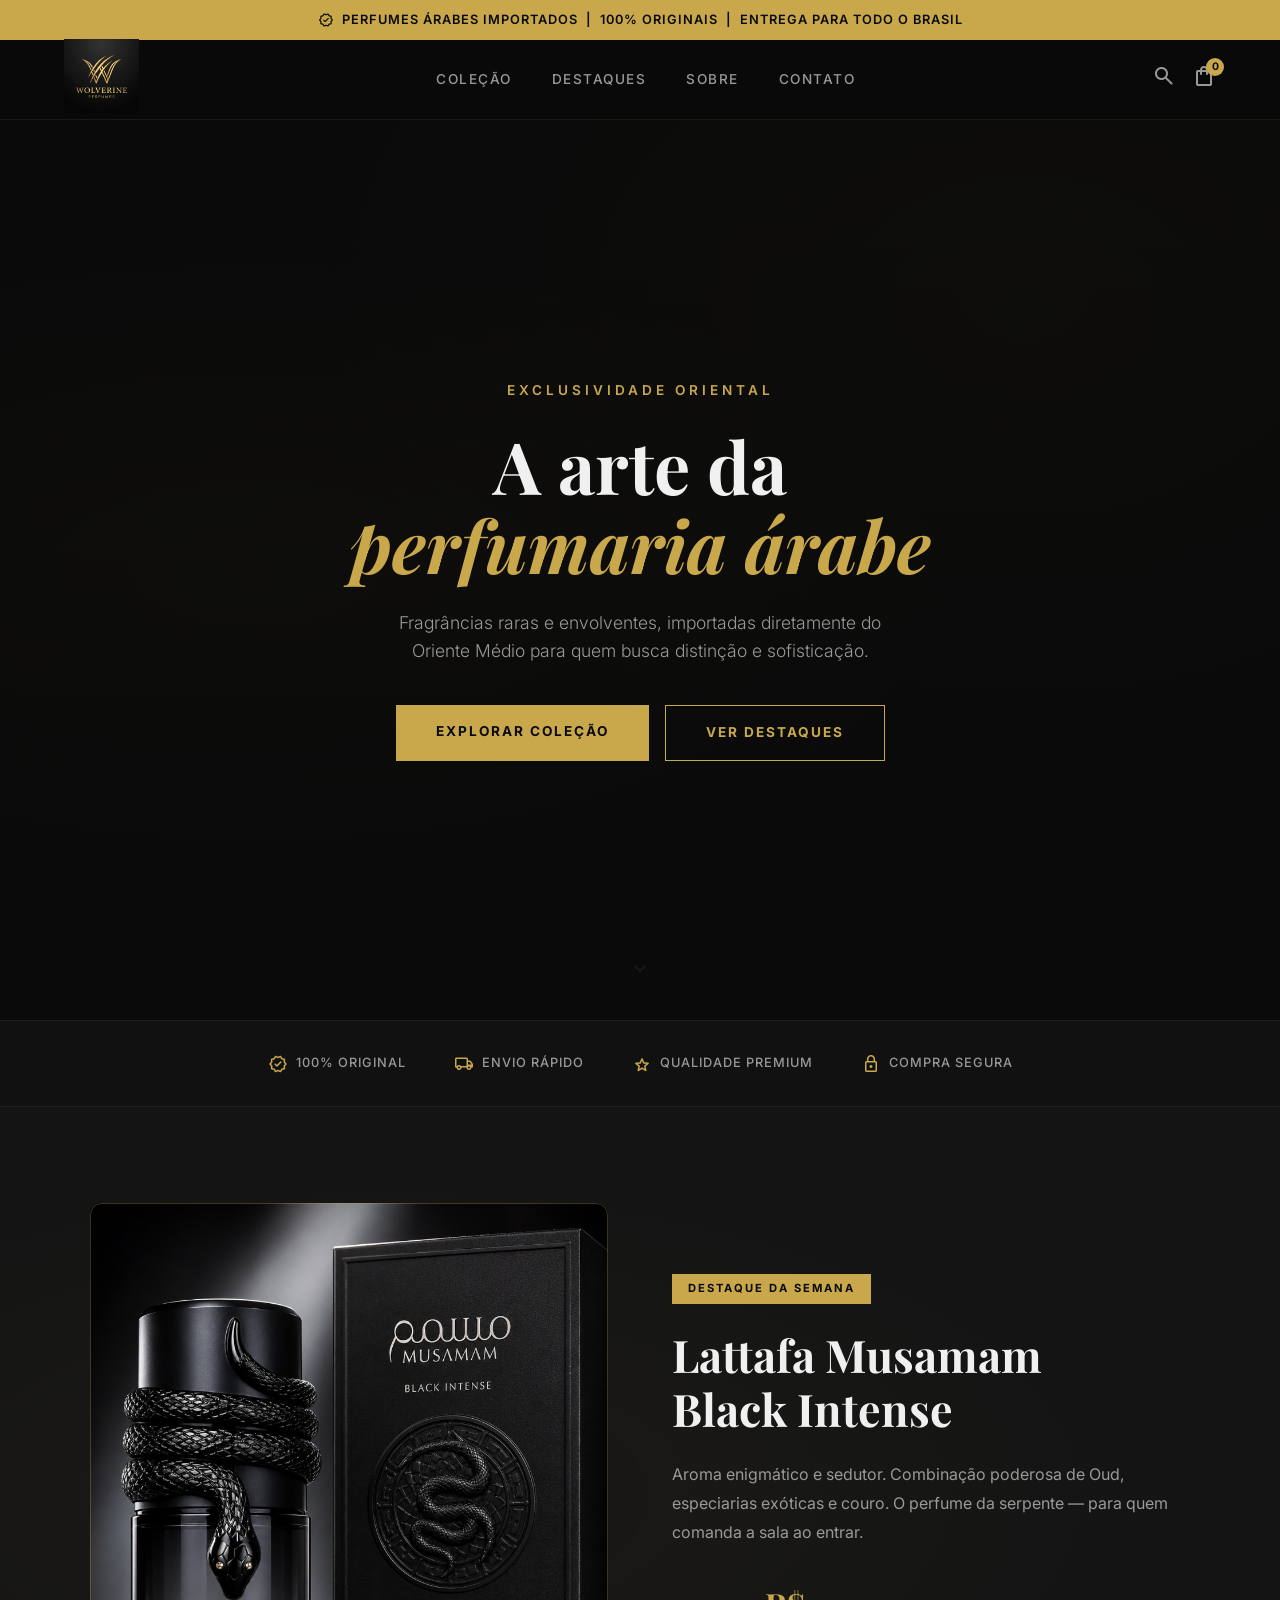
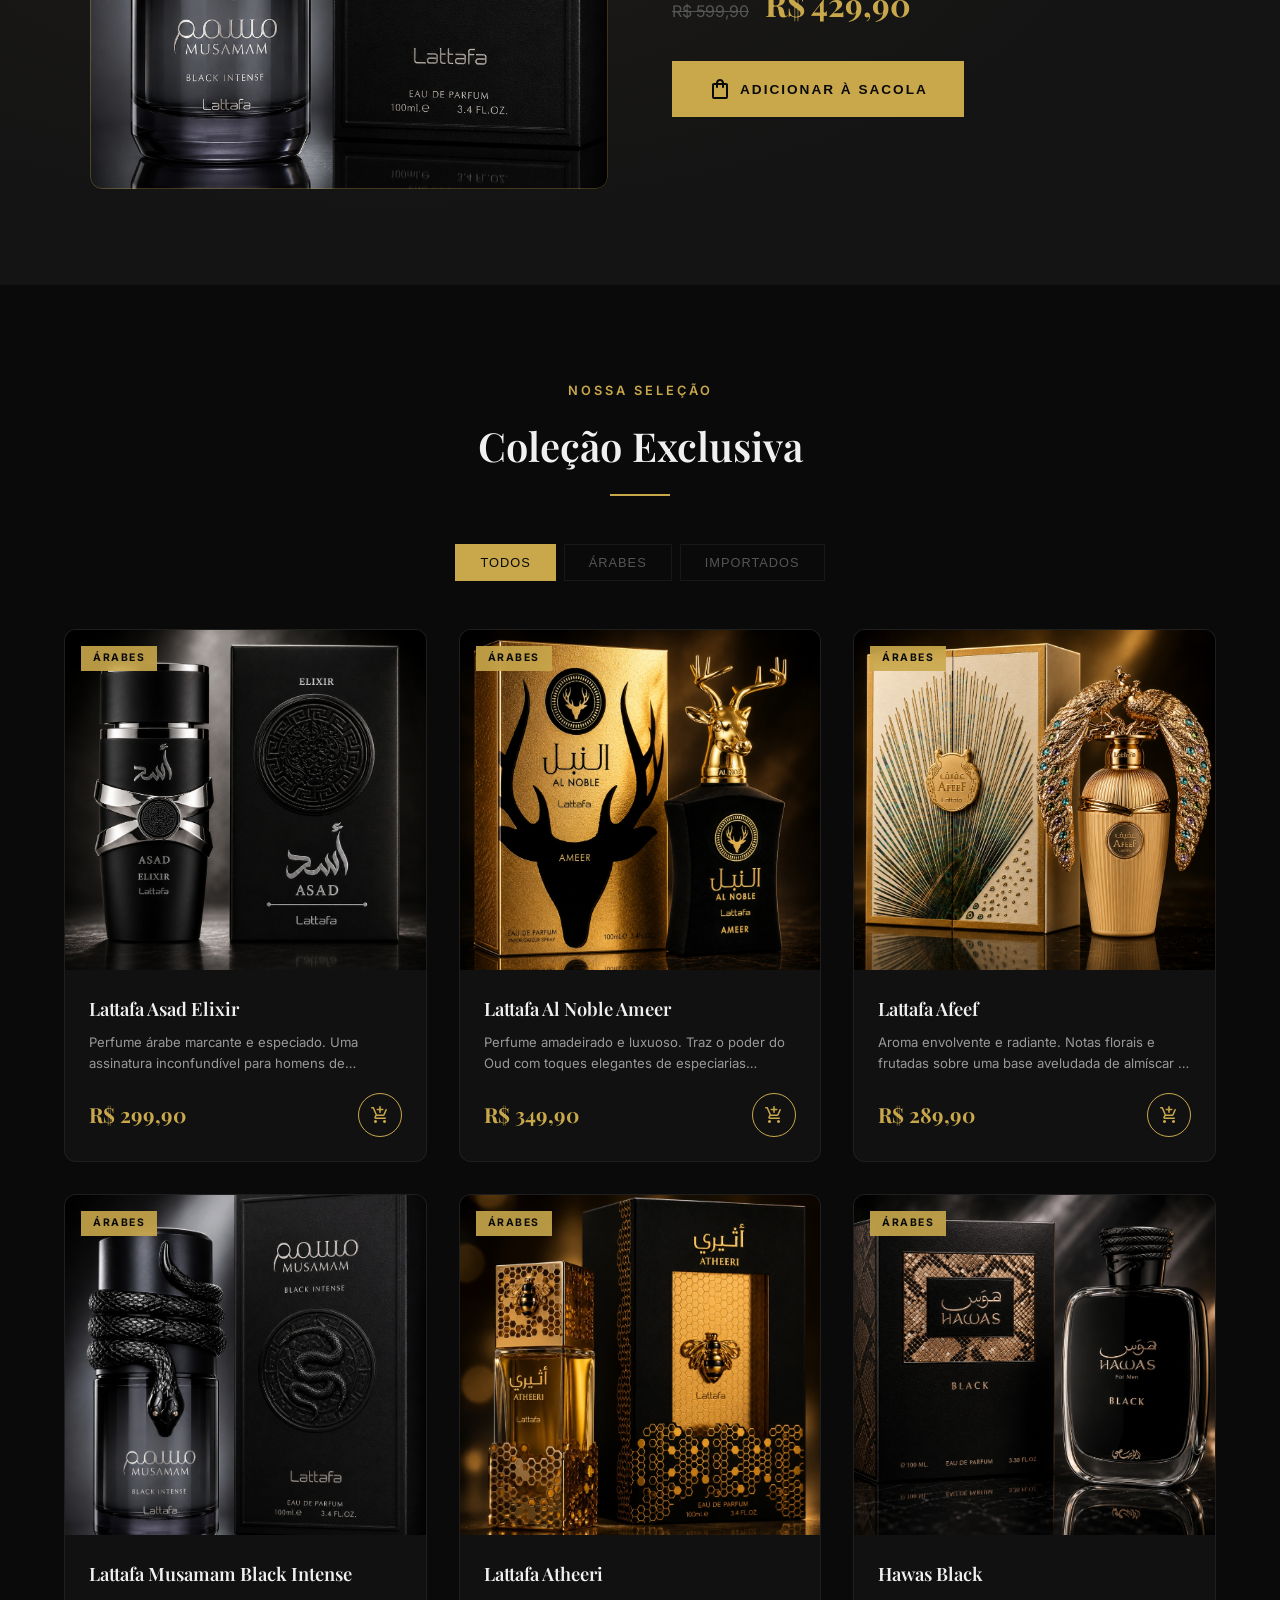
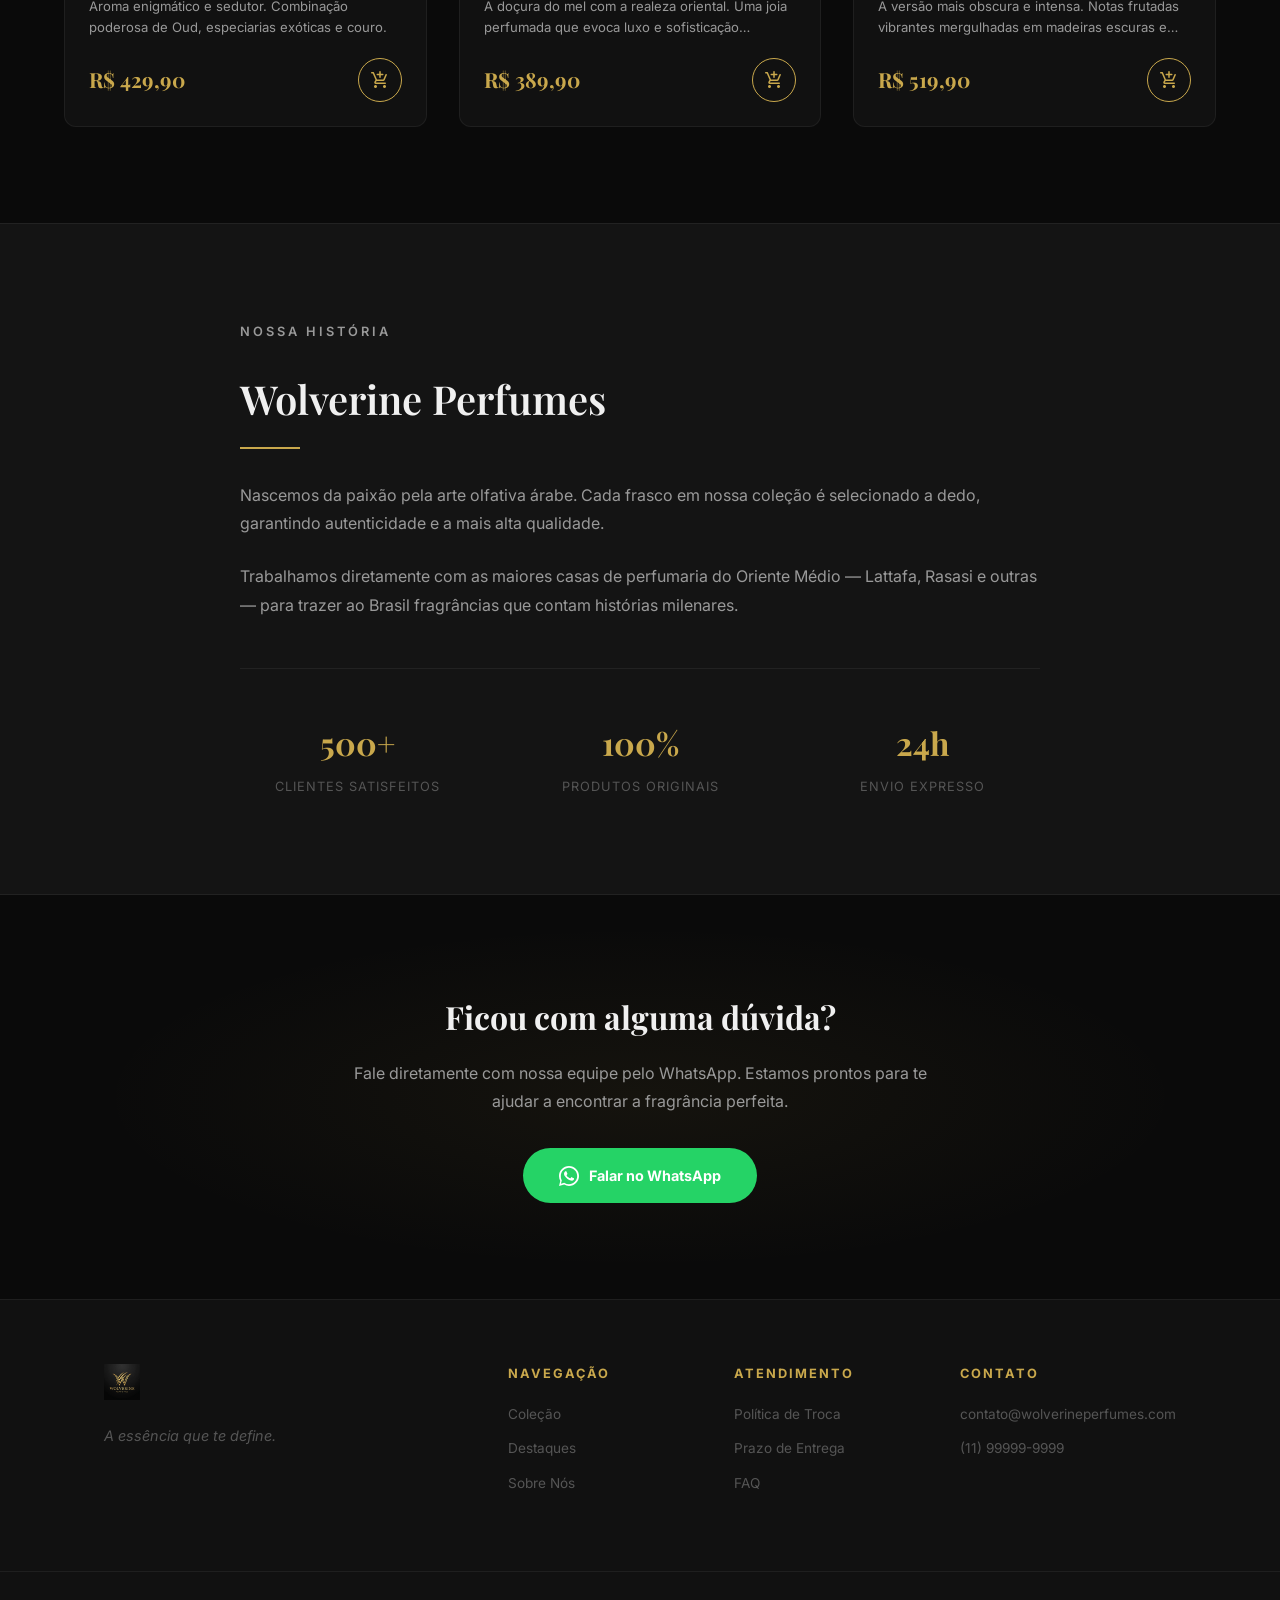
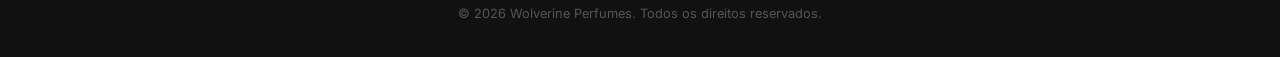
==== commit 001f051d: "Add files via upload" ====
--- a/index.html
+++ b/index.html
@@ -72,7 +72,7 @@
             <div class="slide" style="background-image: url('img/lattafa_atheeri.jpg')"></div>
             <div class="slide" style="background-image: url('img/hawas_black.jpg')"></div>
         </div>
-        <div class="video-overlay" style="background: linear-gradient(to bottom, rgba(10, 10, 10, 0.7), rgba(10, 10, 10, 0.98));"></div>
+        <div class="video-overlay" style="background: linear-gradient(to bottom, rgba(10, 10, 10, 0.4), rgba(10, 10, 10, 0.85));"></div>
         <div class="hero-content">
             <p class="hero-subtitle">Exclusividade Oriental</p>
             <h1 class="hero-title">A arte da <br><em>perfumaria árabe</em></h1>
--- a/style.css
+++ b/style.css
@@ -1164,8 +1164,8 @@
 
 @keyframes heroSlideshow {
     0% { opacity: 0; transform: scale(1.1); }
-    10% { opacity: 0.3; }
-    25% { opacity: 0.3; }
+    10% { opacity: 0.7; }
+    25% { opacity: 0.7; }
     35% { opacity: 0; transform: scale(1.2); }
     100% { opacity: 0; }
 }
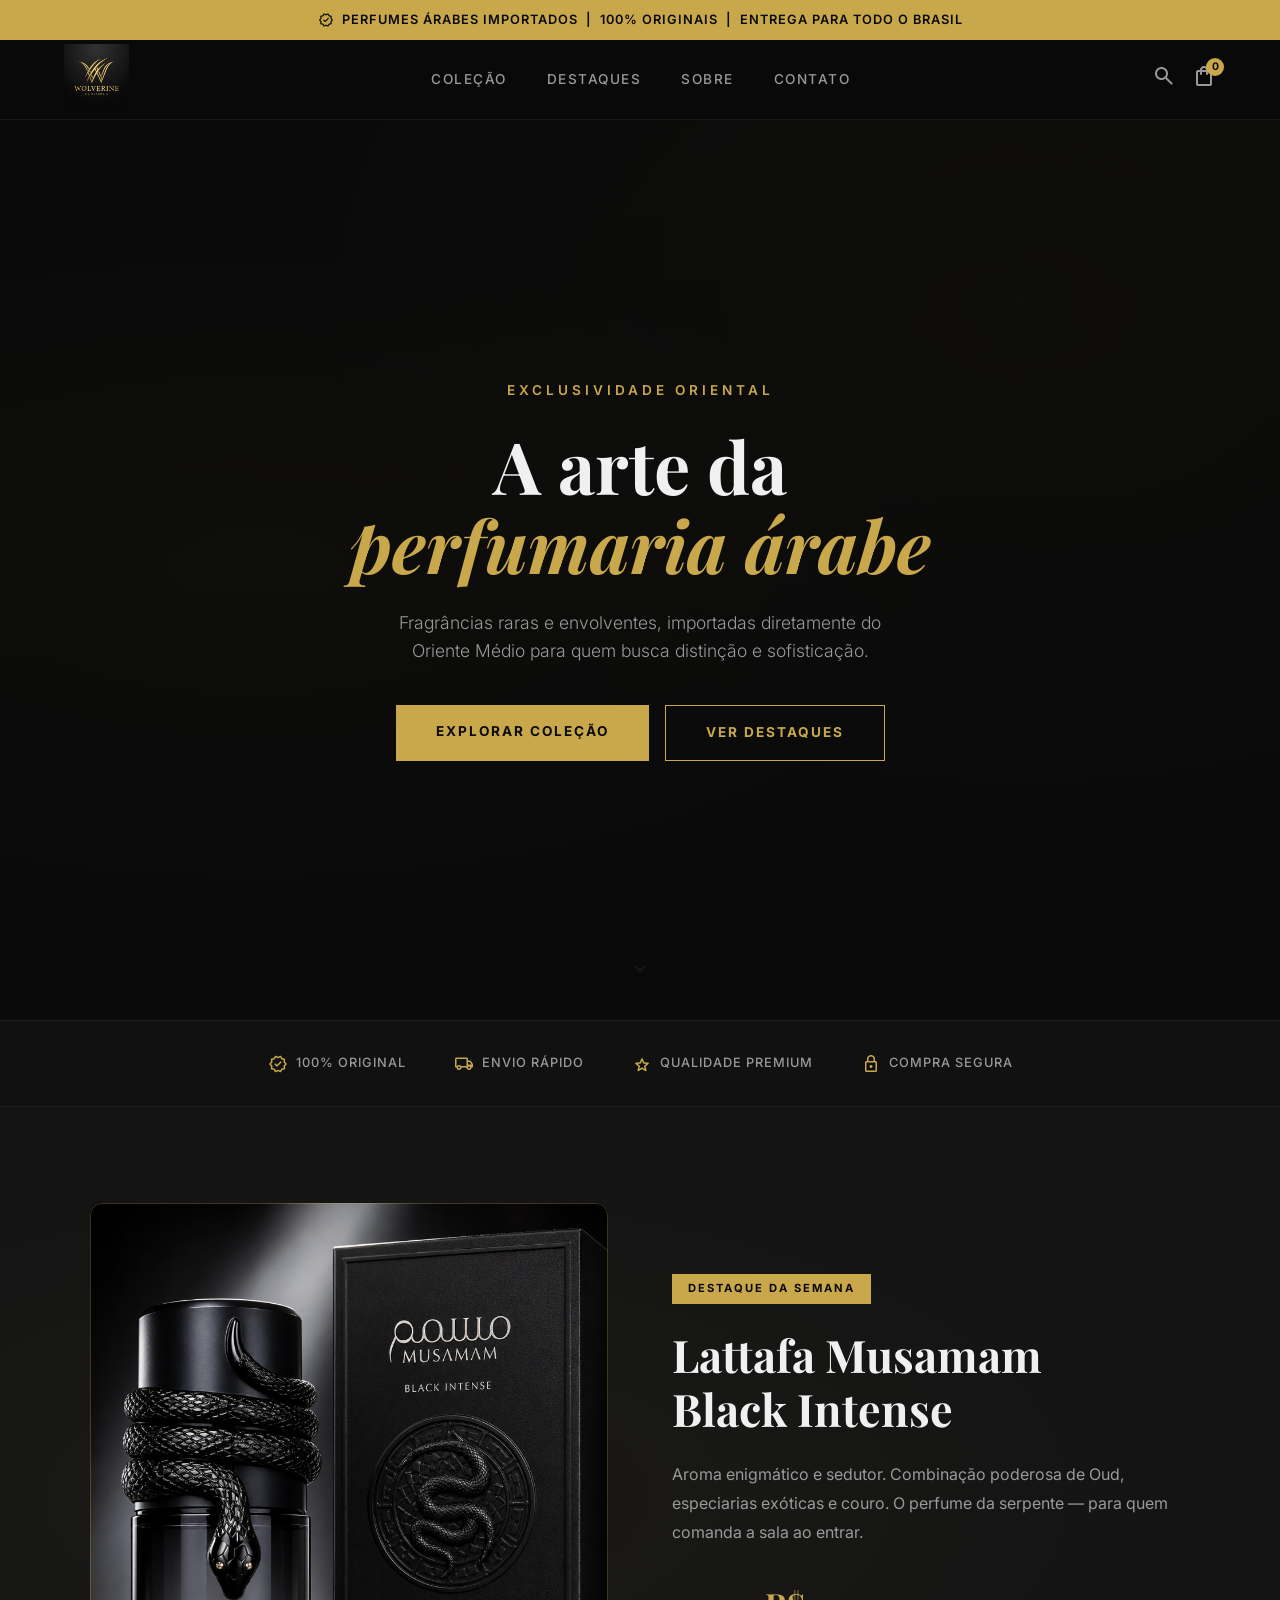
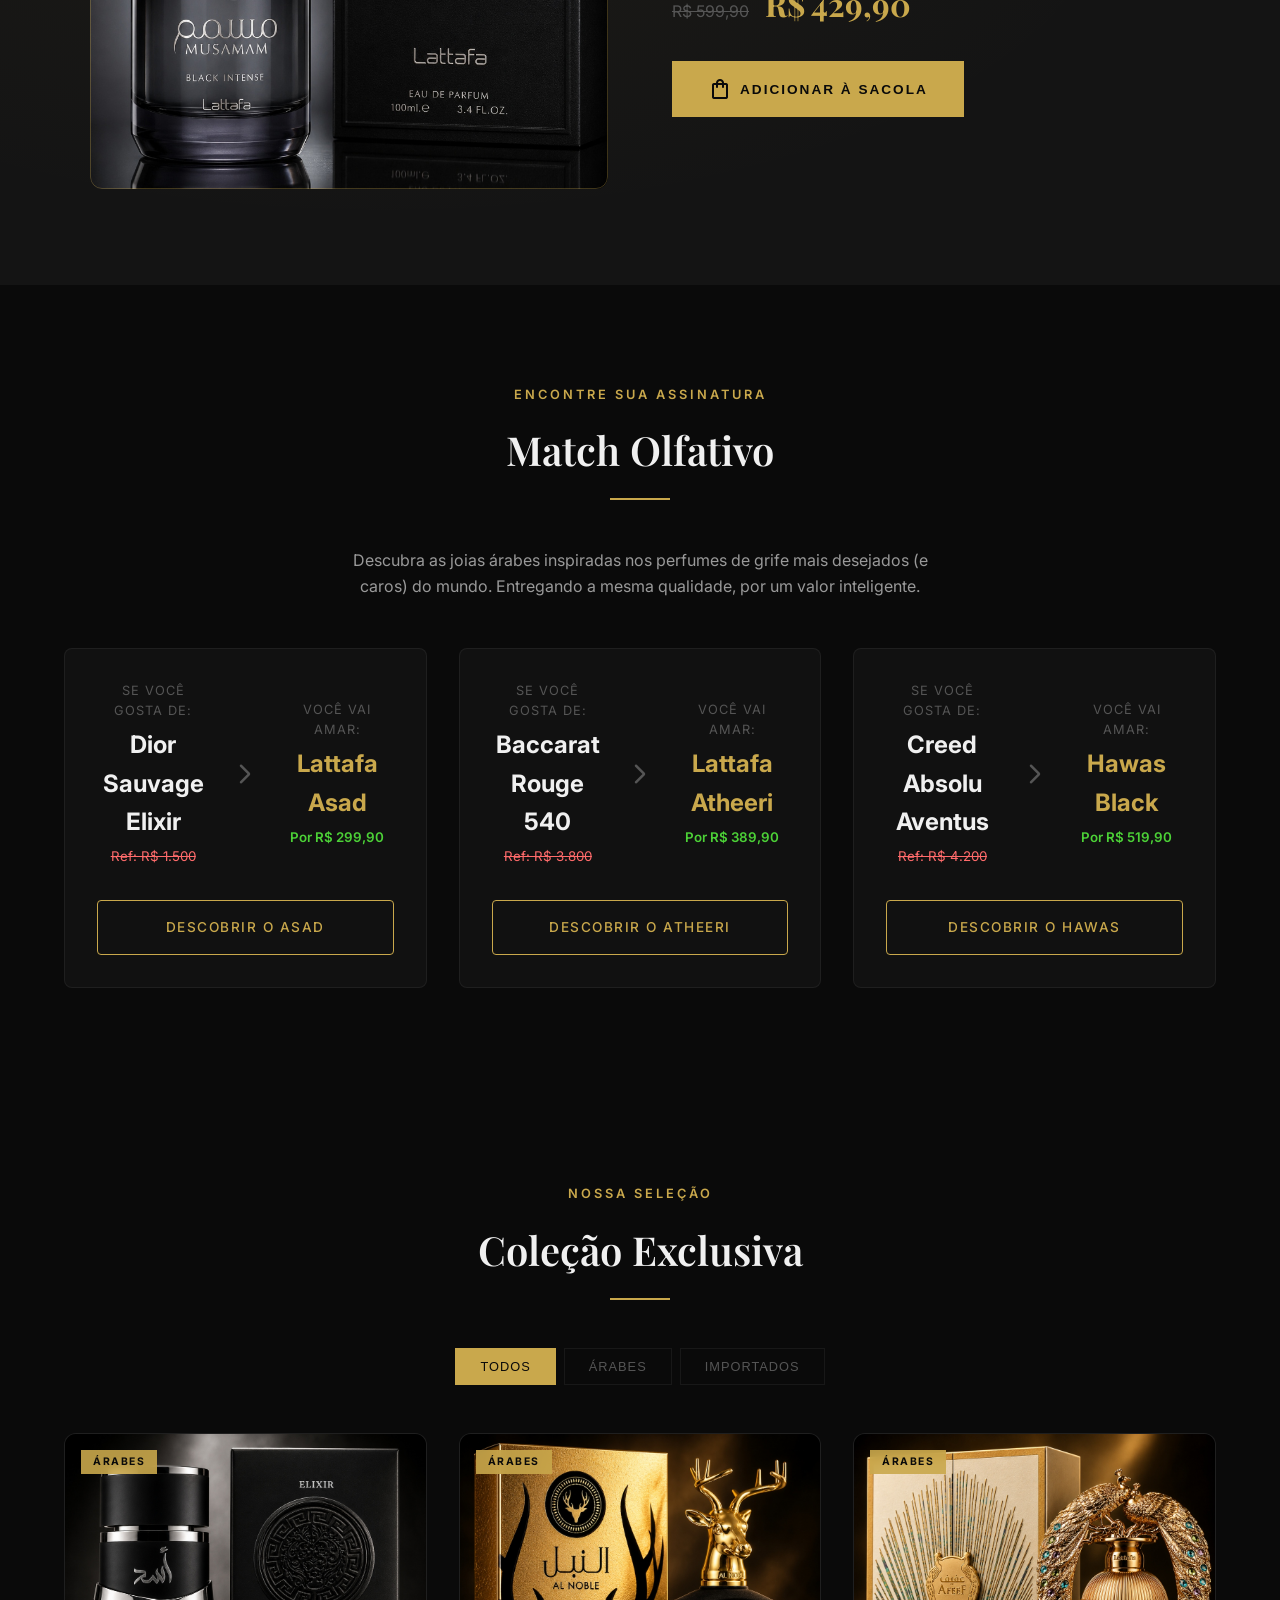
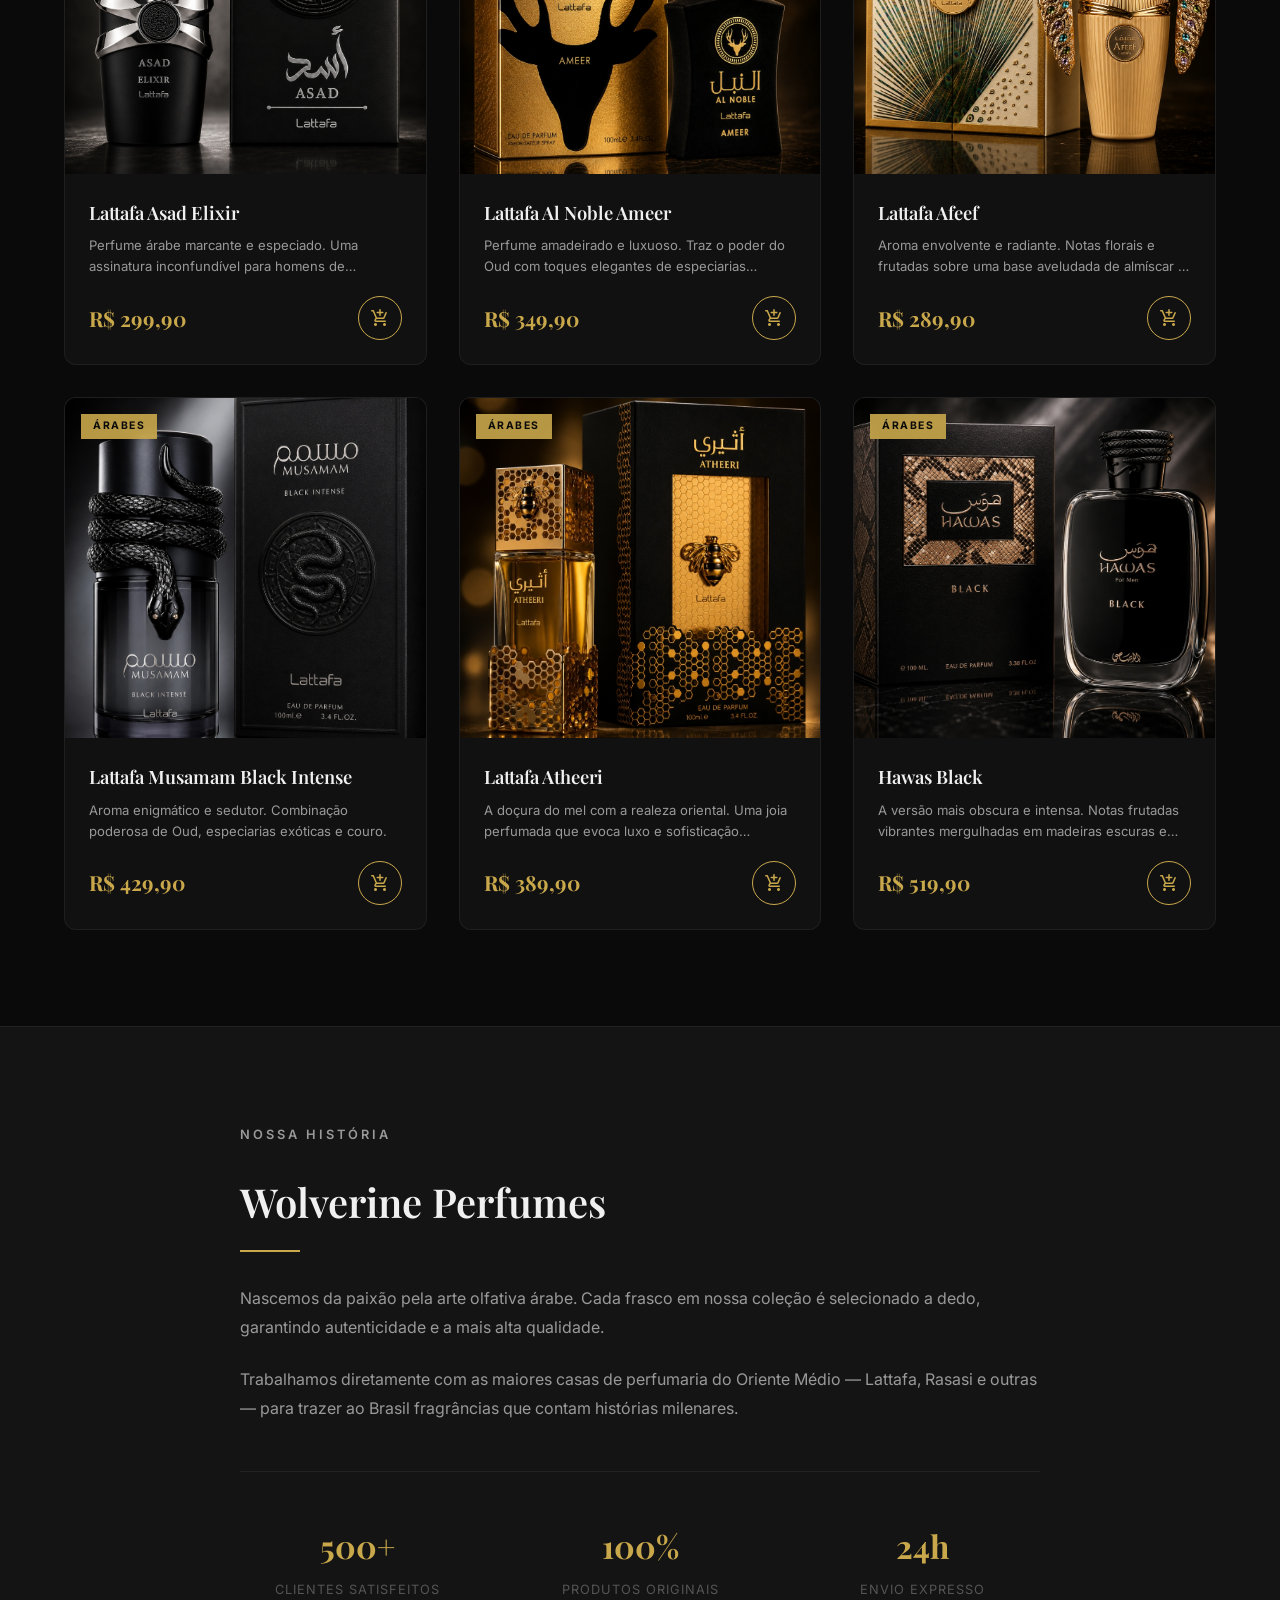
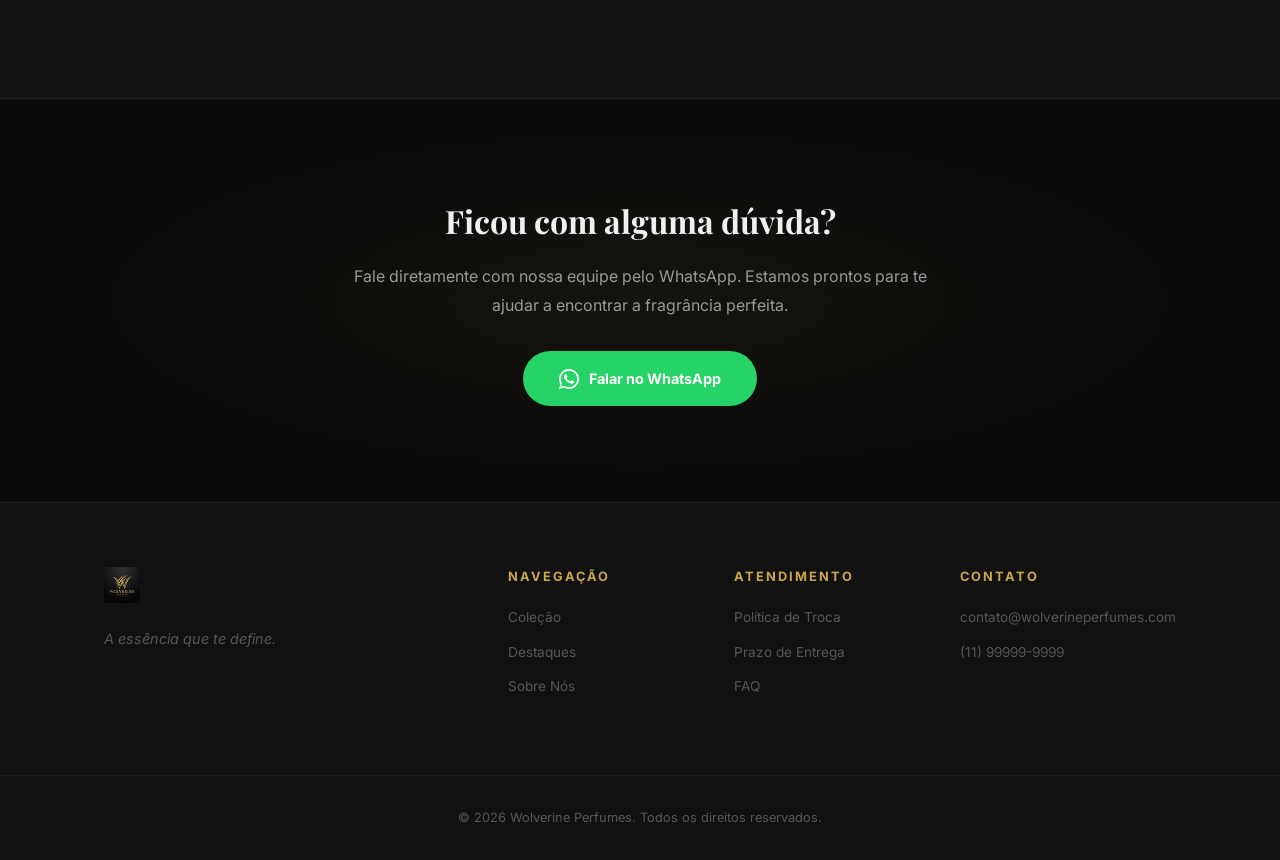
==== commit 8d214a83: "Add files via upload" ====
--- a/index.html
+++ b/index.html
@@ -129,6 +129,77 @@
         </div>
     </section>
 
+    <!-- Match Olfativo -->
+    <section class="match-olfativo" id="match-olfativo">
+        <div class="section-header">
+            <p class="section-sub">Encontre sua Assinatura</p>
+            <h2 class="section-title">Match Olfativo</h2>
+            <div class="section-line"></div>
+        </div>
+        <p class="match-desc" style="text-align: center; color: var(--text-secondary); max-width: 600px; margin: 0 auto 3rem;">
+            Descubra as joias árabes inspiradas nos perfumes de grife mais desejados (e caros) do mundo. Entregando a mesma qualidade, por um valor inteligente.
+        </p>
+        
+        <div class="match-grid">
+            <div class="match-card">
+                <div class="match-compare">
+                    <div class="match-grife">
+                        <span>Se você gosta de:</span>
+                        <h4>Dior Sauvage Elixir</h4>
+                        <small>Ref: R$ 1.500</small>
+                    </div>
+                    <div class="match-icon">
+                        <span class="material-symbols-rounded">arrow_forward_ios</span>
+                    </div>
+                    <div class="match-arab">
+                        <span>Você vai amar:</span>
+                        <h4>Lattafa Asad</h4>
+                        <small class="match-highlight">Por R$ 299,90</small>
+                    </div>
+                </div>
+                <a href="produto.html?id=1" class="btn-match">Descobrir o Asad</a>
+            </div>
+
+            <div class="match-card">
+                <div class="match-compare">
+                    <div class="match-grife">
+                        <span>Se você gosta de:</span>
+                        <h4>Baccarat Rouge 540</h4>
+                        <small>Ref: R$ 3.800</small>
+                    </div>
+                    <div class="match-icon">
+                        <span class="material-symbols-rounded">arrow_forward_ios</span>
+                    </div>
+                    <div class="match-arab">
+                        <span>Você vai amar:</span>
+                        <h4>Lattafa Atheeri</h4>
+                        <small class="match-highlight">Por R$ 389,90</small>
+                    </div>
+                </div>
+                <a href="produto.html?id=5" class="btn-match">Descobrir o Atheeri</a>
+            </div>
+
+            <div class="match-card">
+                <div class="match-compare">
+                    <div class="match-grife">
+                        <span>Se você gosta de:</span>
+                        <h4>Creed Absolu Aventus</h4>
+                        <small>Ref: R$ 4.200</small>
+                    </div>
+                    <div class="match-icon">
+                        <span class="material-symbols-rounded">arrow_forward_ios</span>
+                    </div>
+                    <div class="match-arab">
+                        <span>Você vai amar:</span>
+                        <h4>Hawas Black</h4>
+                        <small class="match-highlight">Por R$ 519,90</small>
+                    </div>
+                </div>
+                <a href="produto.html?id=6" class="btn-match">Descobrir o Hawas</a>
+            </div>
+        </div>
+    </section>
+
     <!-- Coleção (Products Grid) -->
     <section class="colecao" id="colecao">
         <div class="section-header">
--- a/style.css
+++ b/style.css
@@ -1134,8 +1134,9 @@
    HERO SLIDESHOW & LOGO TWEAKS
    ===================================================== */
 .logo-img {
-    height: 75px;
-    transition: var(--transition);
+    height: 65px;
+    transition: var(--transition);
+    mix-blend-mode: lighten;
 }
 
 .hero-slideshow {
@@ -1172,7 +1173,7 @@
 
 @media (max-width: 768px) {
     .logo-img {
-        height: 55px; /* Adjust logo size for mobile */
+        height: 48px; /* Adjust logo size for mobile */
     }
     .hero-title {
         font-size: 2.2rem;
@@ -1187,3 +1188,128 @@
         height: 280px;
     }
 }
+/* =====================================================
+   AMBIENT BACKGROUND (Product Page Video Effect)
+   ===================================================== */
+.ambient-background {
+    position: fixed;
+    top: 0; left: 0;
+    width: 100vw; height: 100vh;
+    background-size: cover;
+    background-position: center;
+    filter: blur(50px) brightness(0.65);
+    z-index: -1;
+    animation: ambientPulse 20s infinite alternate linear;
+}
+
+@keyframes ambientPulse {
+    0% { transform: scale(1.1) translate(0, 0); }
+    100% { transform: scale(1.5) translate(-3%, 3%); }
+}
+/* =====================================================
+   MATCH OLFATIVO SECTION
+   ===================================================== */
+.match-olfativo {
+    padding: 100px 5%;
+    background: var(--bg-deep);
+}
+.match-grid {
+    display: grid;
+    grid-template-columns: repeat(auto-fit, minmax(300px, 1fr));
+    gap: 2rem;
+    max-width: 1200px;
+    margin: 0 auto;
+}
+.match-card {
+    background: var(--bg-card);
+    border: 1px solid var(--border);
+    border-radius: 8px;
+    padding: 2rem;
+    display: flex;
+    flex-direction: column;
+    justify-content: space-between;
+    transition: var(--transition);
+}
+.match-card:hover {
+    transform: translateY(-5px);
+    box-shadow: 0 10px 25px rgba(0,0,0,0.5);
+    border-color: rgba(201,168,76,0.3);
+}
+.match-compare {
+    display: flex;
+    flex-direction: column;
+    gap: 1.5rem;
+    margin-bottom: 2rem;
+}
+.match-grife, .match-arab {
+    display: flex;
+    flex-direction: column;
+    gap: 0.3rem;
+}
+.match-grife span, .match-arab span {
+    font-size: 0.8rem;
+    color: var(--text-muted);
+    text-transform: uppercase;
+    letter-spacing: 1px;
+}
+.match-grife h4, .match-arab h4 {
+    font-family: var(--font-heading);
+    font-size: 1.5rem;
+    color: var(--text-light);
+}
+.match-arab h4 {
+    color: var(--gold);
+}
+.match-grife small {
+    color: #ff6b6b;
+    text-decoration: line-through;
+}
+.match-highlight {
+    color: #4cd137;
+    font-weight: 600;
+}
+.match-icon {
+    display: flex;
+    justify-content: center;
+    color: var(--text-secondary);
+    opacity: 0.5;
+}
+.match-icon span {
+    transform: rotate(90deg);
+}
+.btn-match {
+    display: block;
+    text-align: center;
+    padding: 1rem;
+    background: transparent;
+    color: var(--gold);
+    border: 1px solid var(--gold);
+    border-radius: 4px;
+    text-decoration: none;
+    text-transform: uppercase;
+    letter-spacing: 1.5px;
+    font-size: 0.85rem;
+    font-weight: 500;
+    transition: var(--transition);
+}
+.btn-match:hover {
+    background: var(--gold);
+    color: var(--bg-dark);
+}
+
+@media (min-width: 768px) {
+    .match-icon span {
+        transform: rotate(0deg);
+    }
+    .match-compare {
+        flex-direction: row;
+        align-items: center;
+        text-align: center;
+    }
+    .match-grife, .match-arab {
+        flex: 1;
+    }
+    .match-icon {
+        flex: 0.2;
+    }
+}
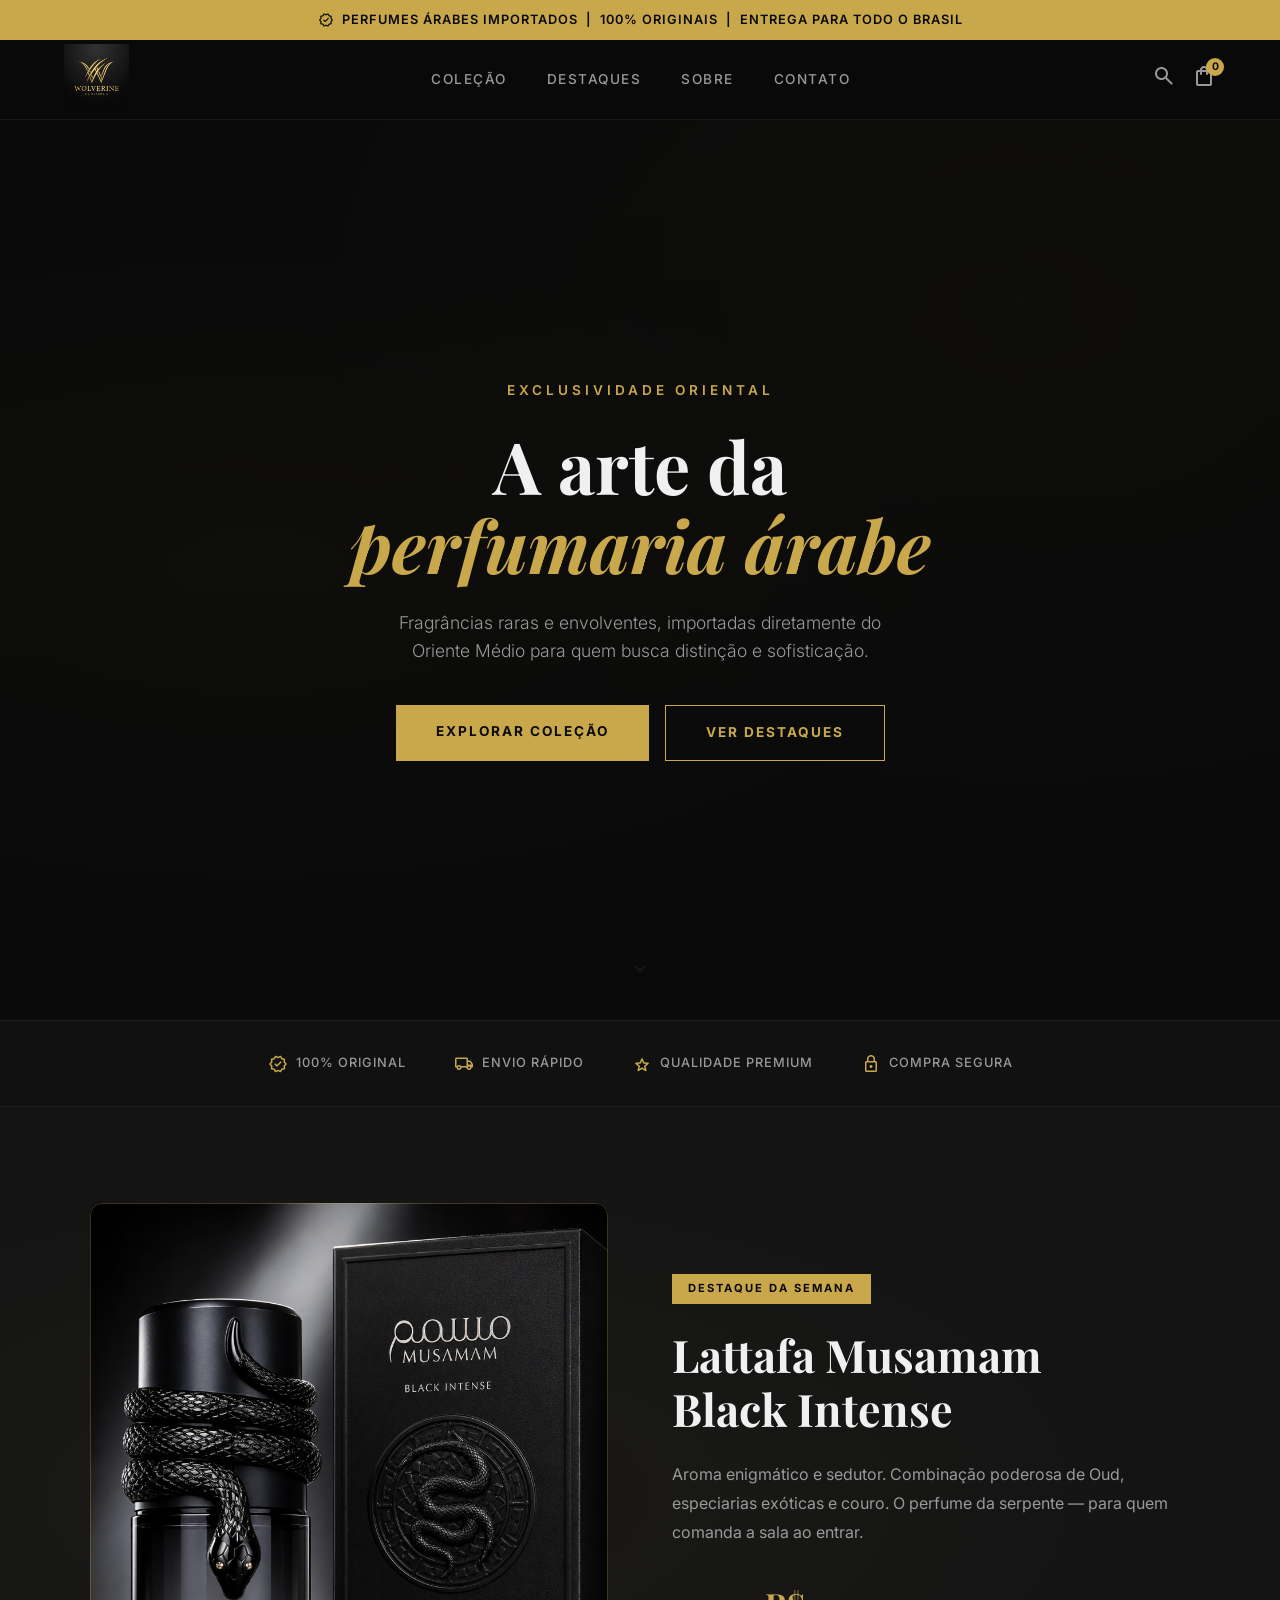
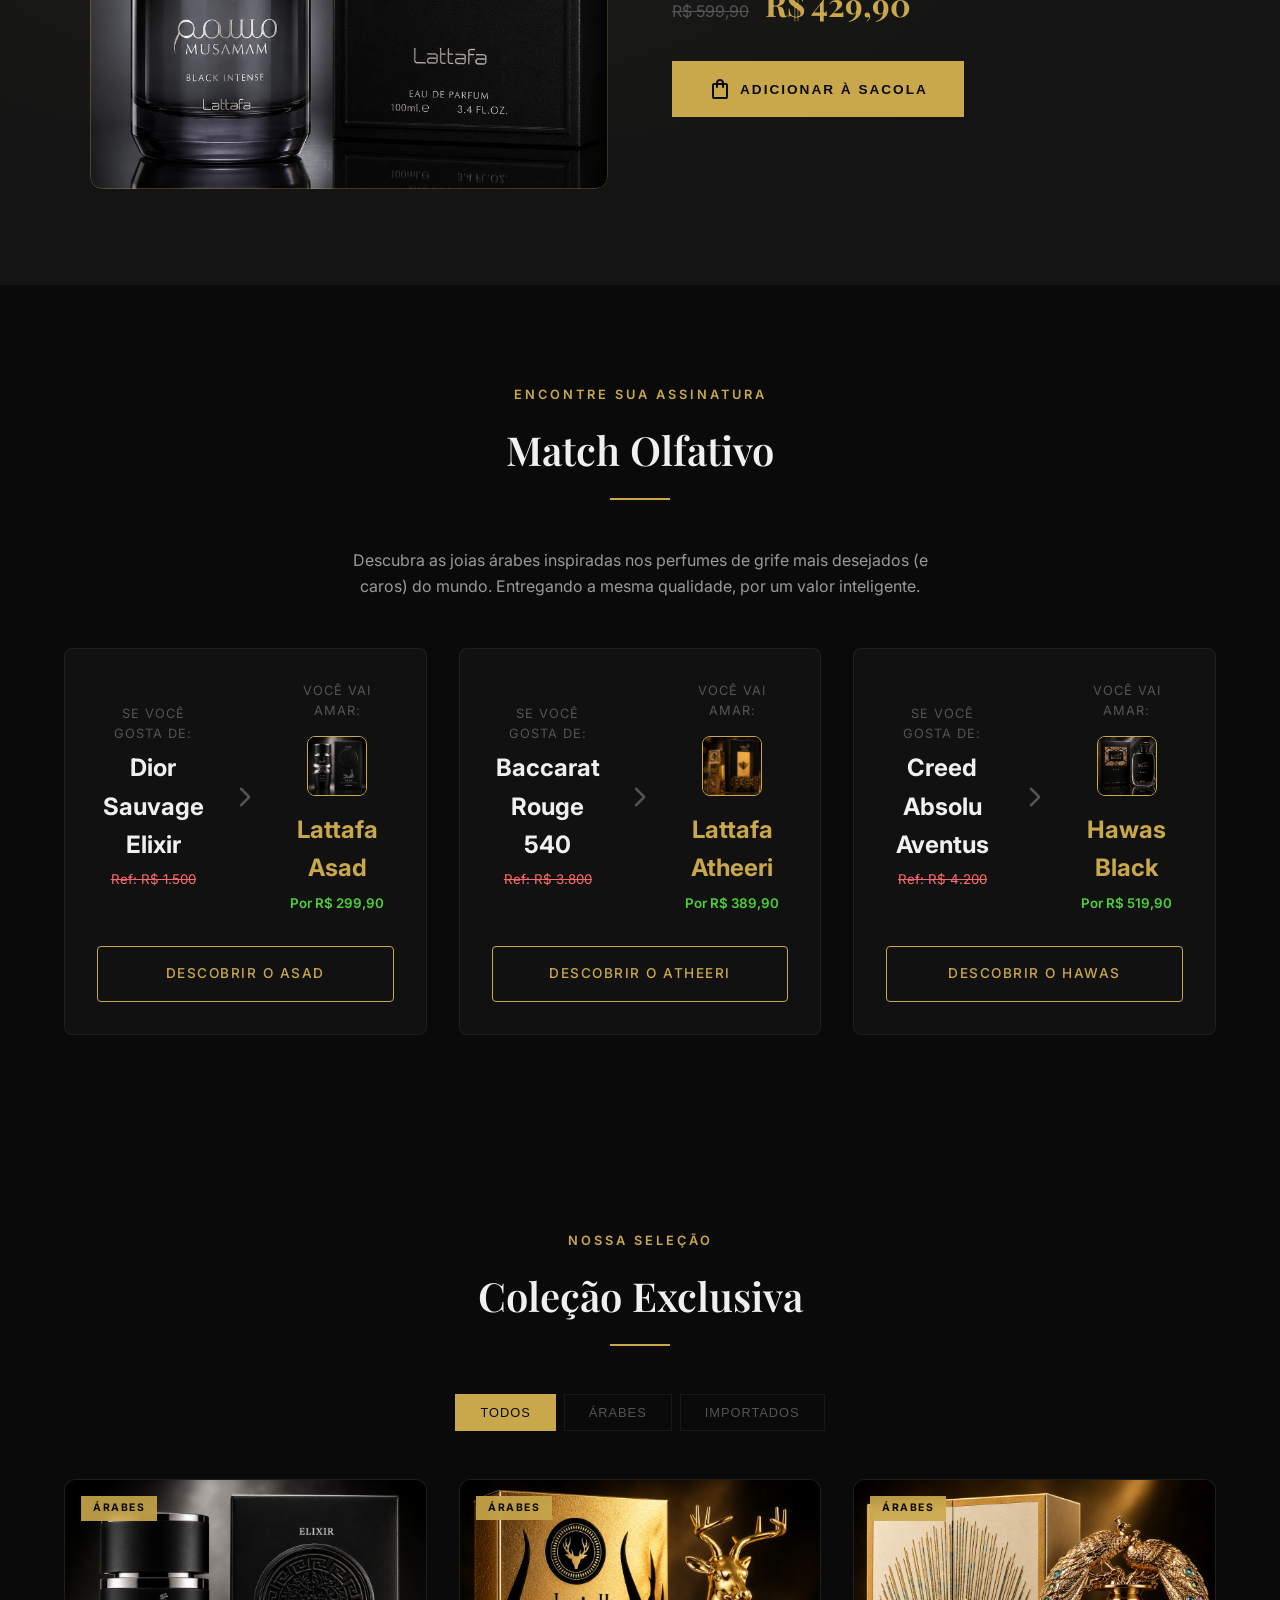
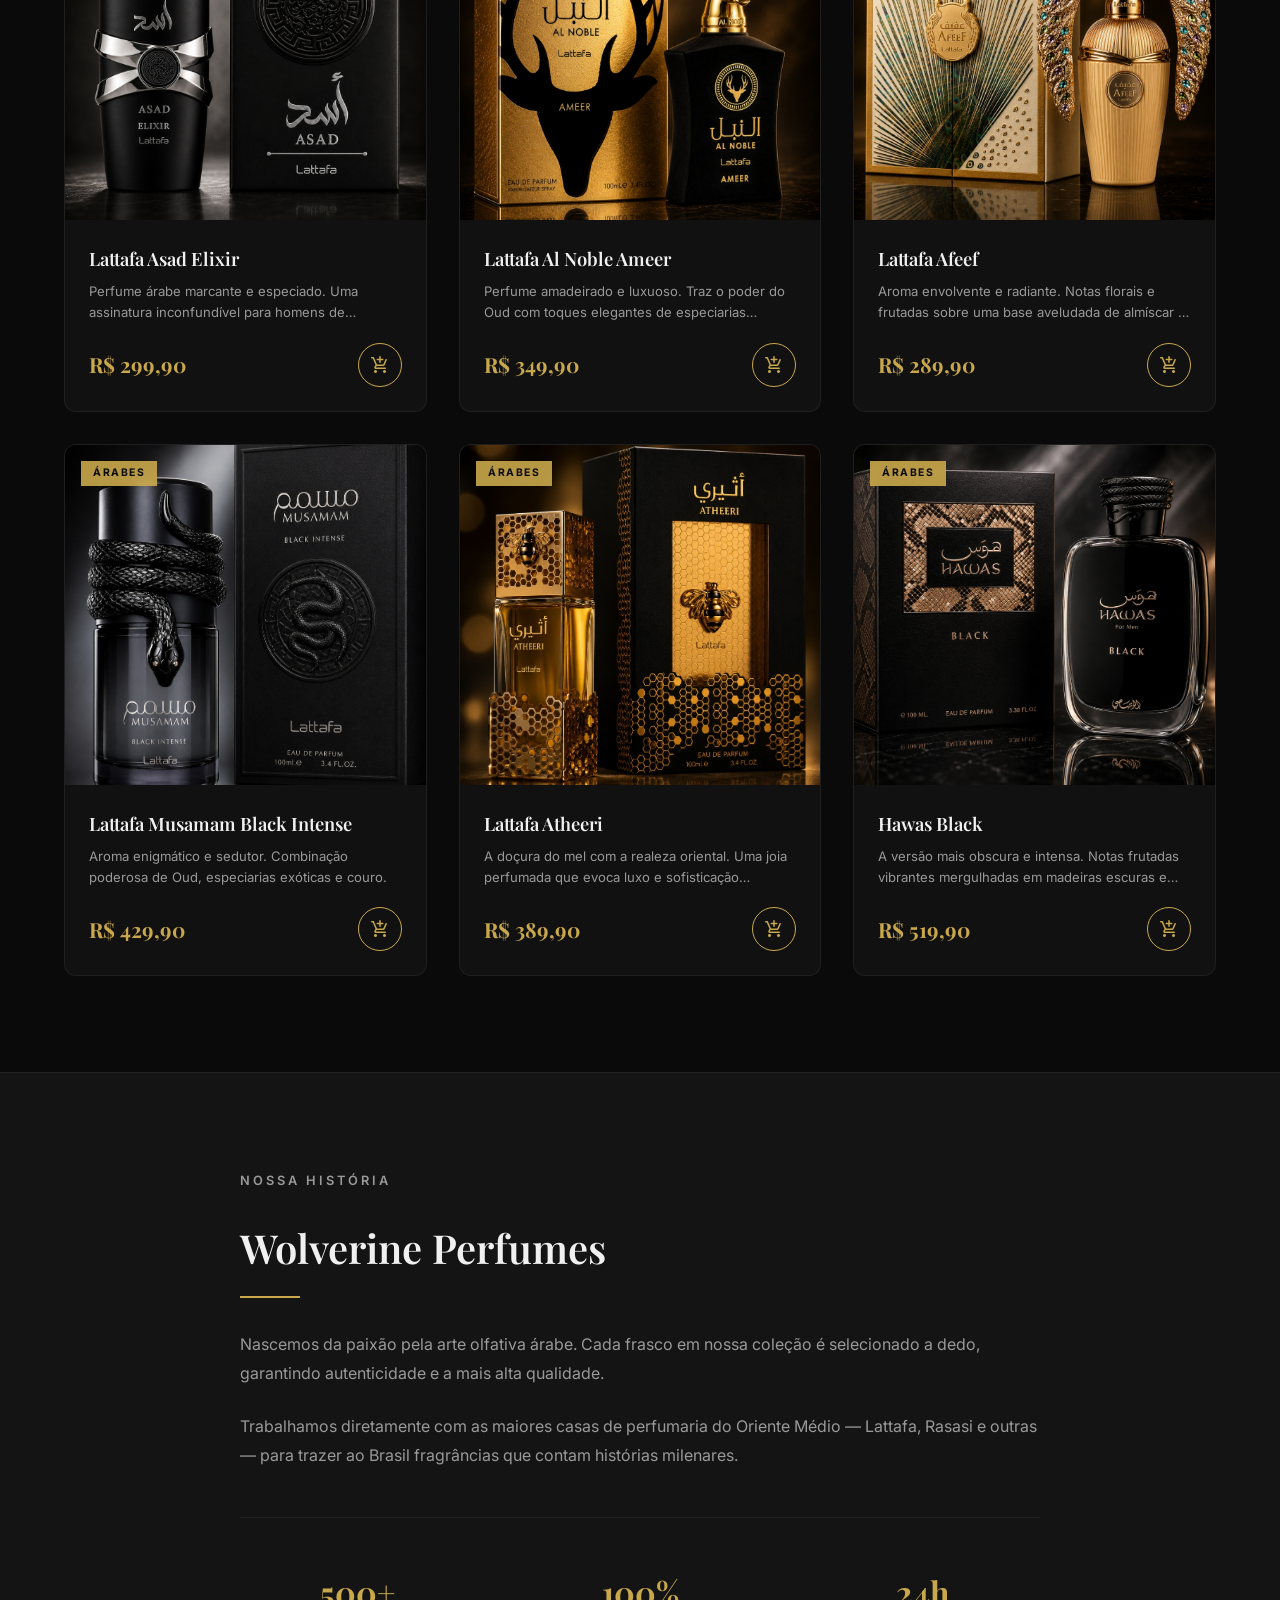
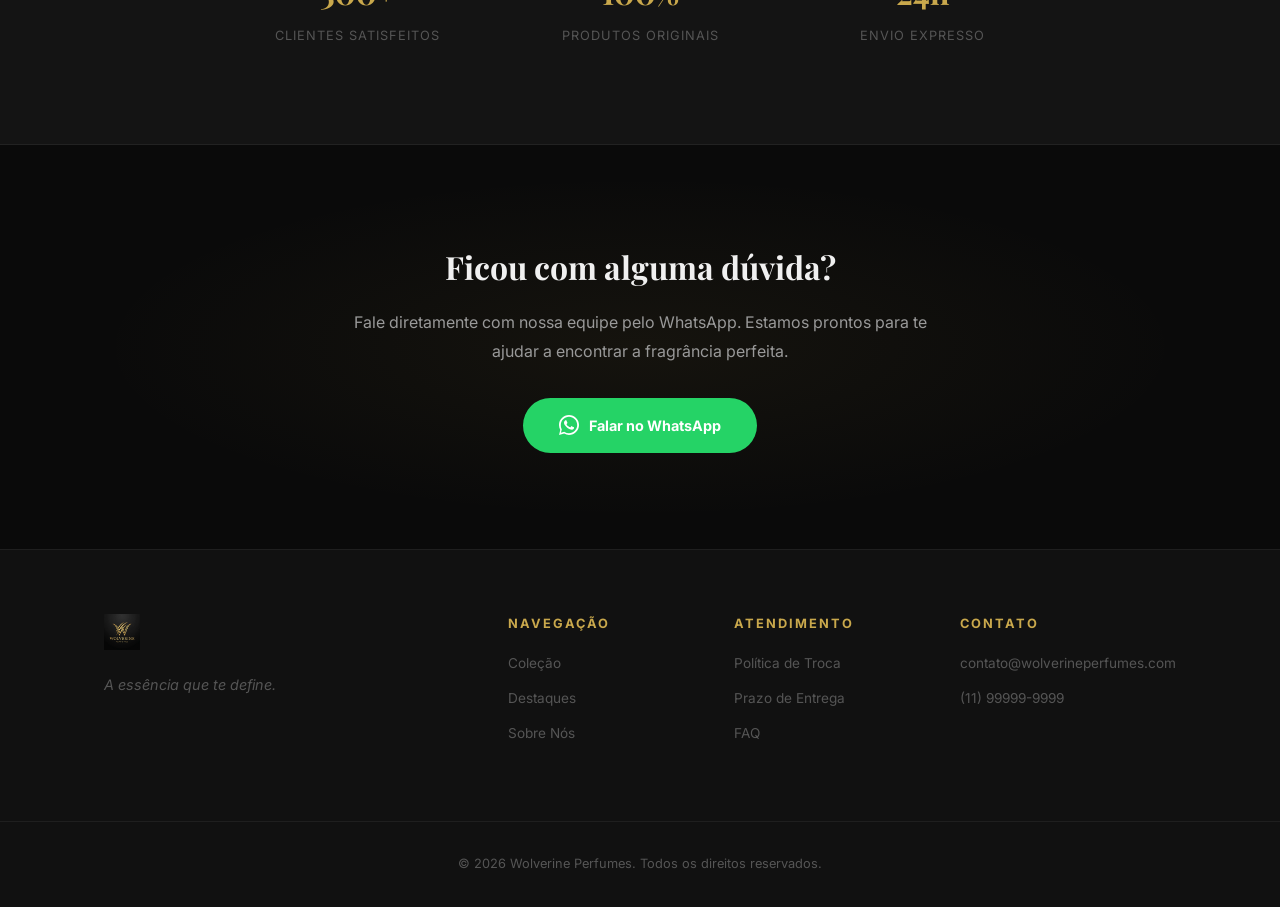
==== commit a30a85bd: "Add files via upload" ====
--- a/index.html
+++ b/index.html
@@ -153,6 +153,7 @@
                     </div>
                     <div class="match-arab">
                         <span>Você vai amar:</span>
+                        <img src="img/lattafa_asad.jpg" alt="Lattafa Asad" class="match-img">
                         <h4>Lattafa Asad</h4>
                         <small class="match-highlight">Por R$ 299,90</small>
                     </div>
@@ -172,6 +173,7 @@
                     </div>
                     <div class="match-arab">
                         <span>Você vai amar:</span>
+                        <img src="img/lattafa_atheeri.jpg" alt="Lattafa Atheeri" class="match-img">
                         <h4>Lattafa Atheeri</h4>
                         <small class="match-highlight">Por R$ 389,90</small>
                     </div>
@@ -191,6 +193,7 @@
                     </div>
                     <div class="match-arab">
                         <span>Você vai amar:</span>
+                        <img src="img/hawas_black.jpg" alt="Hawas Black" class="match-img">
                         <h4>Hawas Black</h4>
                         <small class="match-highlight">Por R$ 519,90</small>
                     </div>
--- a/style.css
+++ b/style.css
@@ -1313,3 +1313,11 @@
         flex: 0.2;
     }
 }
+.match-img {
+    width: 60px;
+    height: 60px;
+    object-fit: cover;
+    border-radius: 8px;
+    margin: 10px auto;
+    border: 1px solid var(--gold);
+}
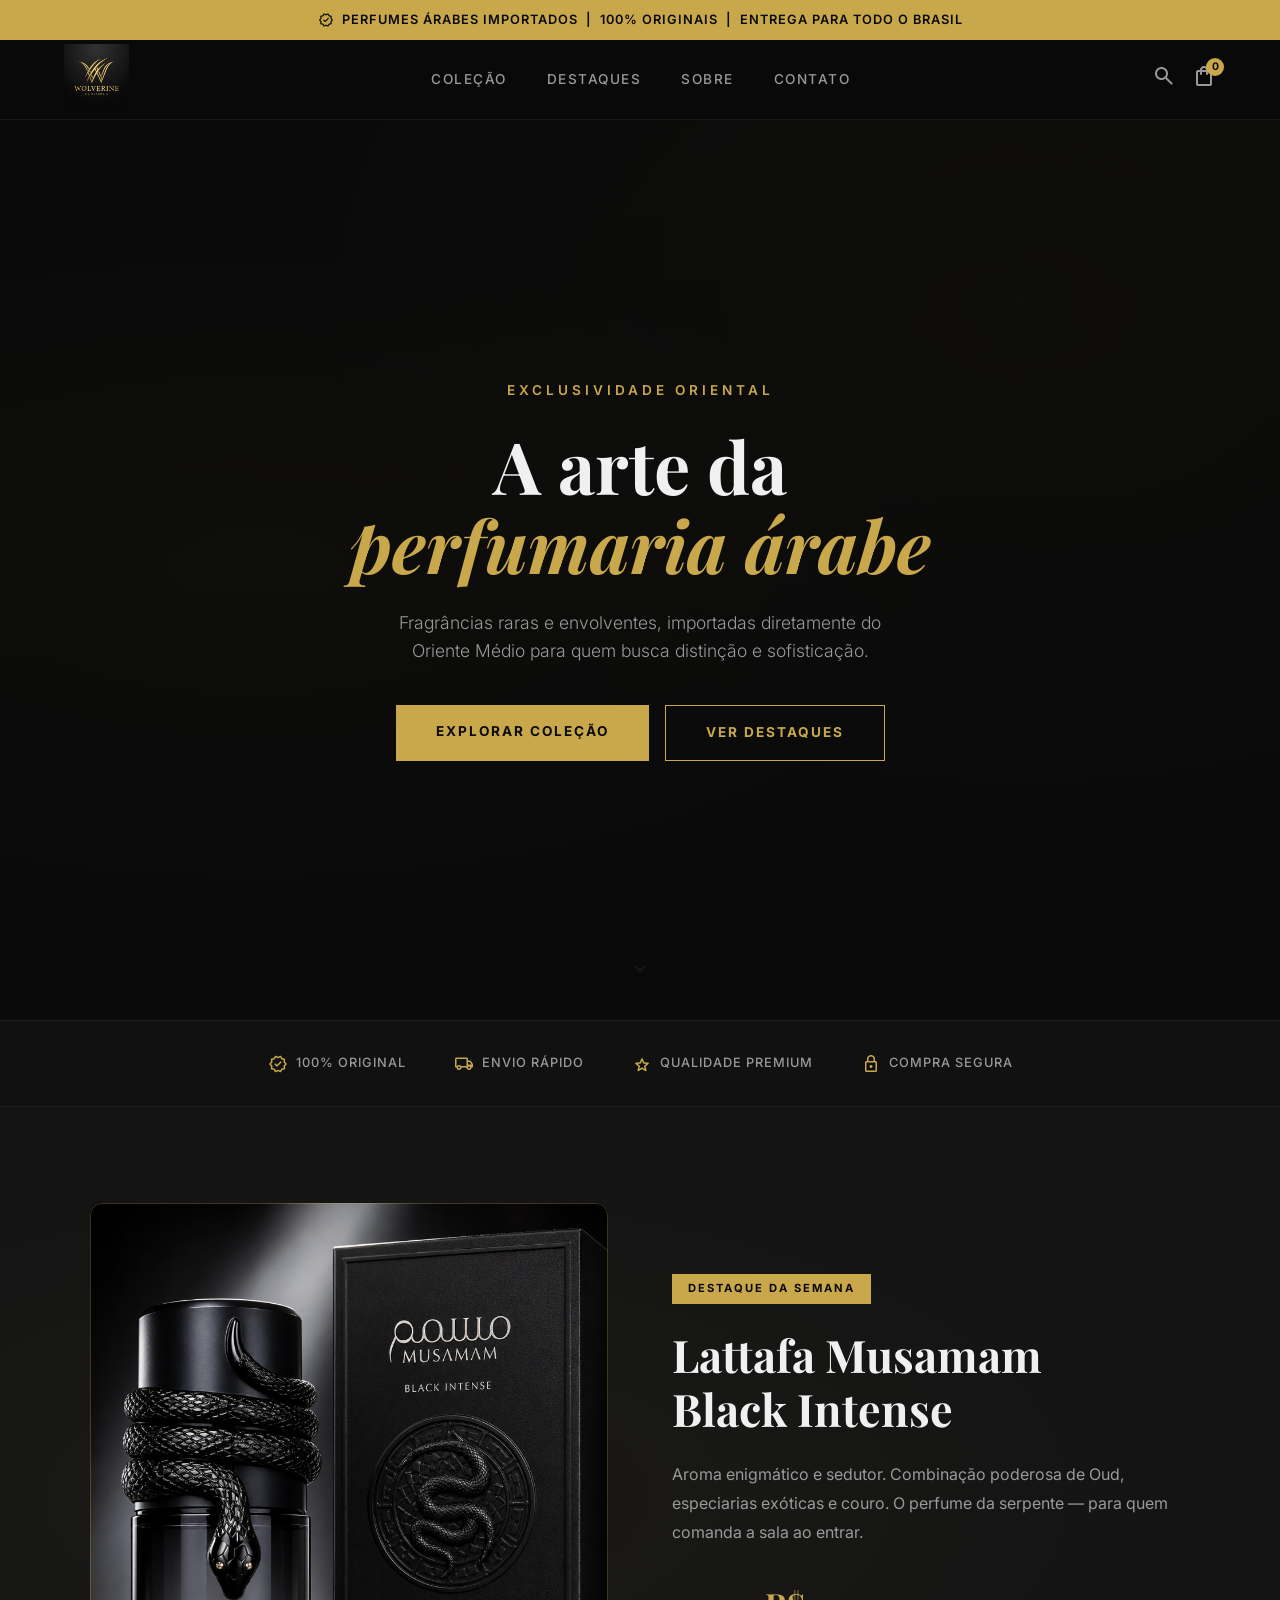
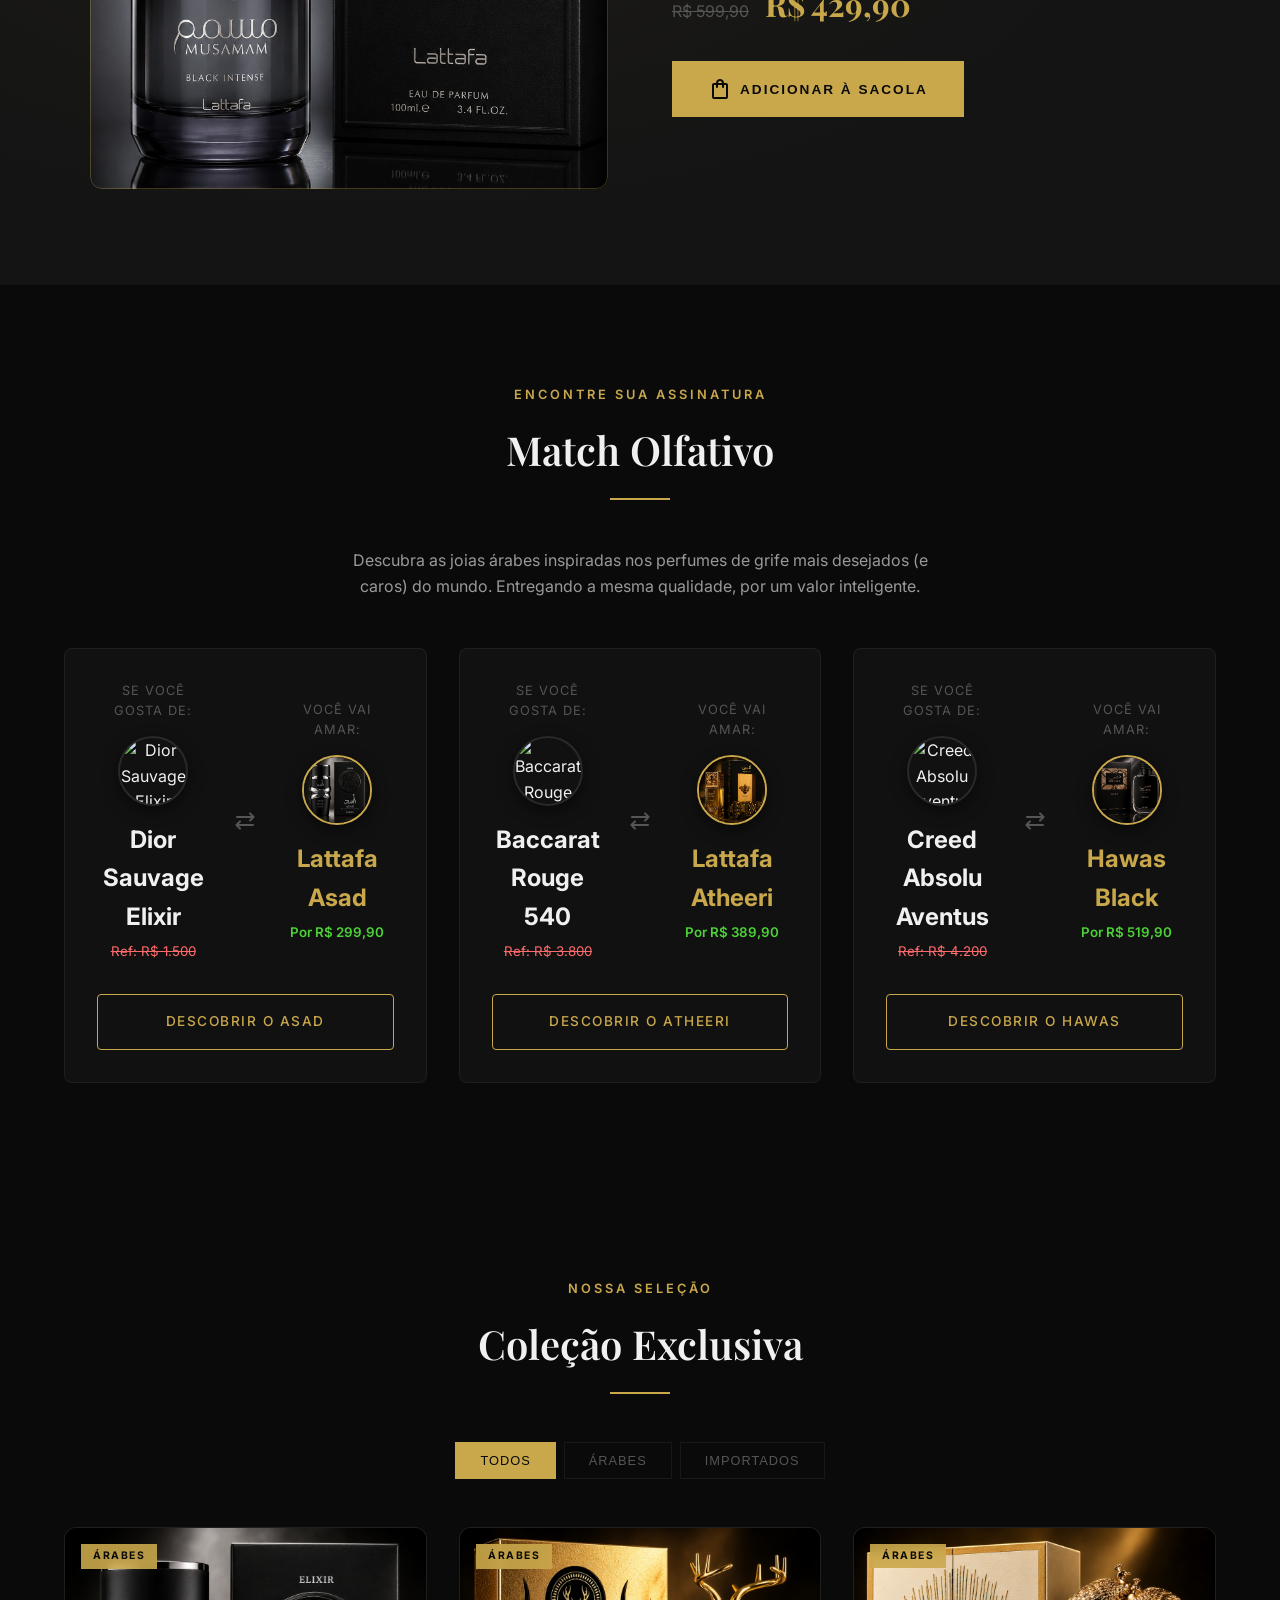
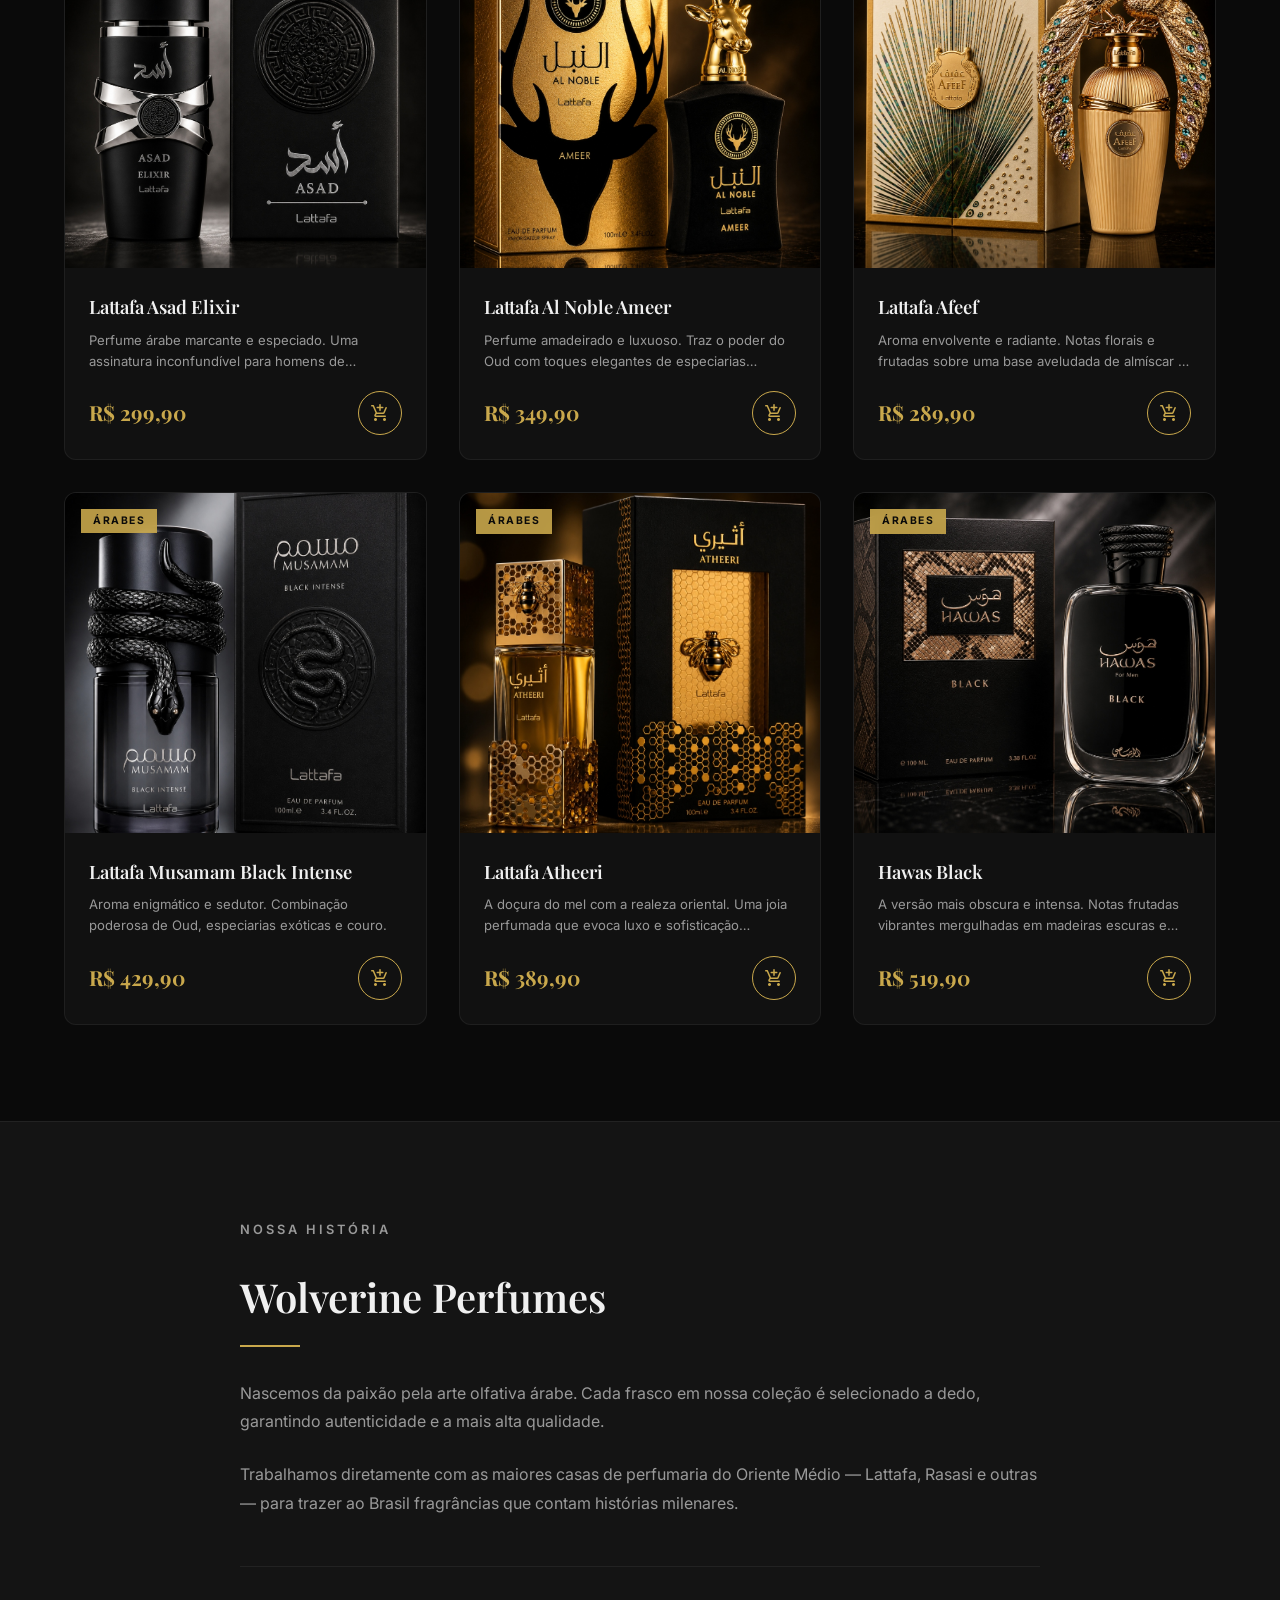
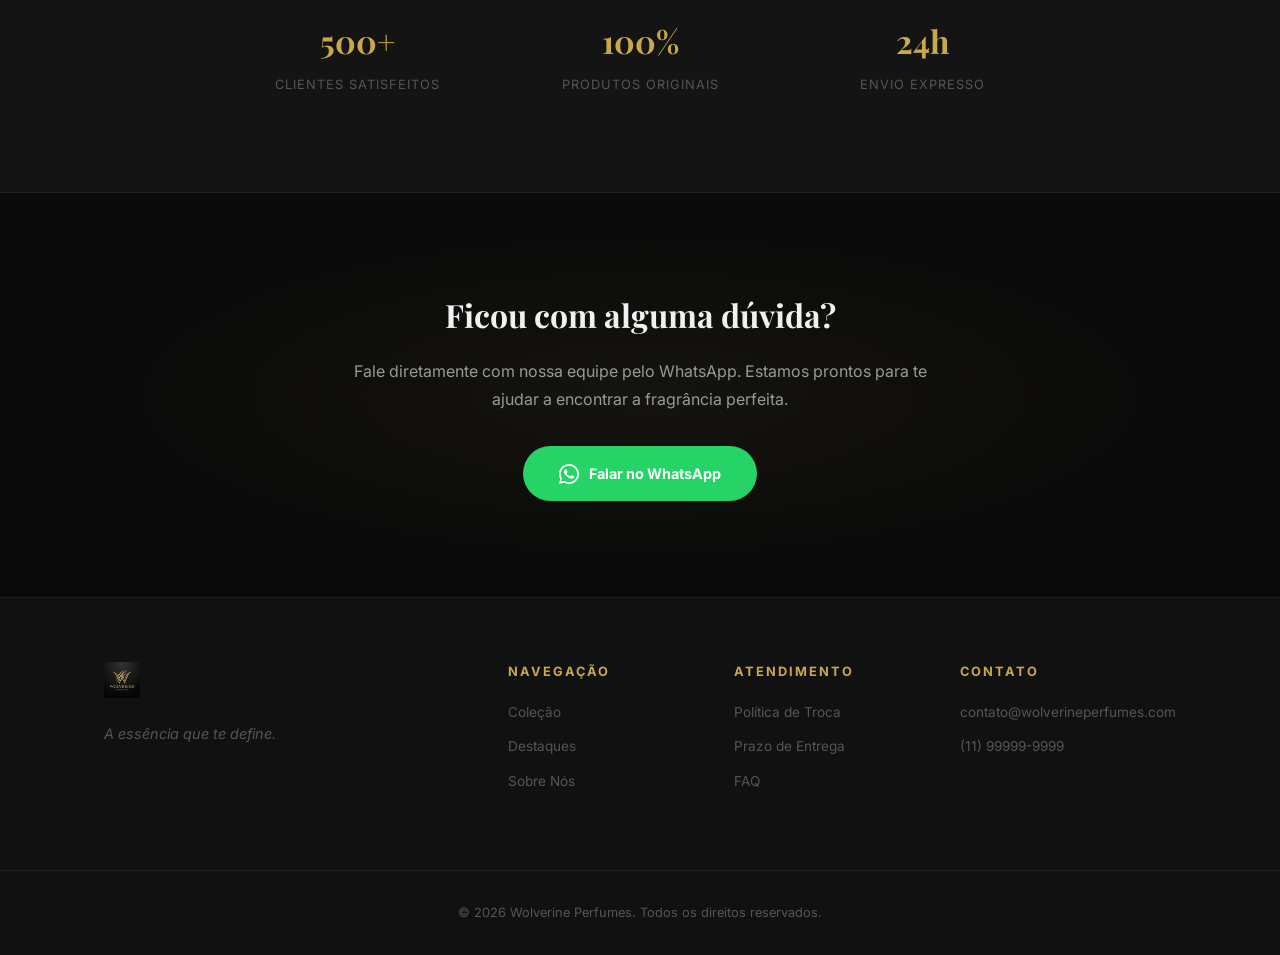
==== commit 977b61bc: "Add files via upload" ====
--- a/index.html
+++ b/index.html
@@ -145,15 +145,16 @@
                 <div class="match-compare">
                     <div class="match-grife">
                         <span>Se você gosta de:</span>
+                        <img src="img/sauvage.jpg" alt="Dior Sauvage Elixir" class="match-img-grife">
                         <h4>Dior Sauvage Elixir</h4>
                         <small>Ref: R$ 1.500</small>
                     </div>
                     <div class="match-icon">
-                        <span class="material-symbols-rounded">arrow_forward_ios</span>
+                        <span class="material-symbols-rounded">sync_alt</span>
                     </div>
                     <div class="match-arab">
                         <span>Você vai amar:</span>
-                        <img src="img/lattafa_asad.jpg" alt="Lattafa Asad" class="match-img">
+                        <img src="img/lattafa_asad.jpg" alt="Lattafa Asad" class="match-img-arab">
                         <h4>Lattafa Asad</h4>
                         <small class="match-highlight">Por R$ 299,90</small>
                     </div>
@@ -165,15 +166,16 @@
                 <div class="match-compare">
                     <div class="match-grife">
                         <span>Se você gosta de:</span>
+                        <img src="img/baccarat.jpg" alt="Baccarat Rouge 540" class="match-img-grife">
                         <h4>Baccarat Rouge 540</h4>
                         <small>Ref: R$ 3.800</small>
                     </div>
                     <div class="match-icon">
-                        <span class="material-symbols-rounded">arrow_forward_ios</span>
+                        <span class="material-symbols-rounded">sync_alt</span>
                     </div>
                     <div class="match-arab">
                         <span>Você vai amar:</span>
-                        <img src="img/lattafa_atheeri.jpg" alt="Lattafa Atheeri" class="match-img">
+                        <img src="img/lattafa_atheeri.jpg" alt="Lattafa Atheeri" class="match-img-arab">
                         <h4>Lattafa Atheeri</h4>
                         <small class="match-highlight">Por R$ 389,90</small>
                     </div>
@@ -185,15 +187,16 @@
                 <div class="match-compare">
                     <div class="match-grife">
                         <span>Se você gosta de:</span>
+                        <img src="img/creed.jpg" alt="Creed Absolu Aventus" class="match-img-grife">
                         <h4>Creed Absolu Aventus</h4>
                         <small>Ref: R$ 4.200</small>
                     </div>
                     <div class="match-icon">
-                        <span class="material-symbols-rounded">arrow_forward_ios</span>
+                        <span class="material-symbols-rounded">sync_alt</span>
                     </div>
                     <div class="match-arab">
                         <span>Você vai amar:</span>
-                        <img src="img/hawas_black.jpg" alt="Hawas Black" class="match-img">
+                        <img src="img/hawas_black.jpg" alt="Hawas Black" class="match-img-arab">
                         <h4>Hawas Black</h4>
                         <small class="match-highlight">Por R$ 519,90</small>
                     </div>
--- a/style.css
+++ b/style.css
@@ -1313,11 +1313,21 @@
         flex: 0.2;
     }
 }
-.match-img {
-    width: 60px;
-    height: 60px;
+.match-img-grife, .match-img-arab {
+    width: 70px;
+    height: 70px;
     object-fit: cover;
-    border-radius: 8px;
+    border-radius: 50%;
     margin: 10px auto;
-    border: 1px solid var(--gold);
+    border: 2px solid rgba(255, 255, 255, 0.1);
+    box-shadow: 0 5px 15px rgba(0,0,0,0.5);
+    transition: var(--transition);
+}
+.match-img-arab {
+    border-color: var(--gold);
+}
+.match-card:hover .match-img-grife,
+.match-card:hover .match-img-arab {
+    transform: scale(1.1);
 }
+
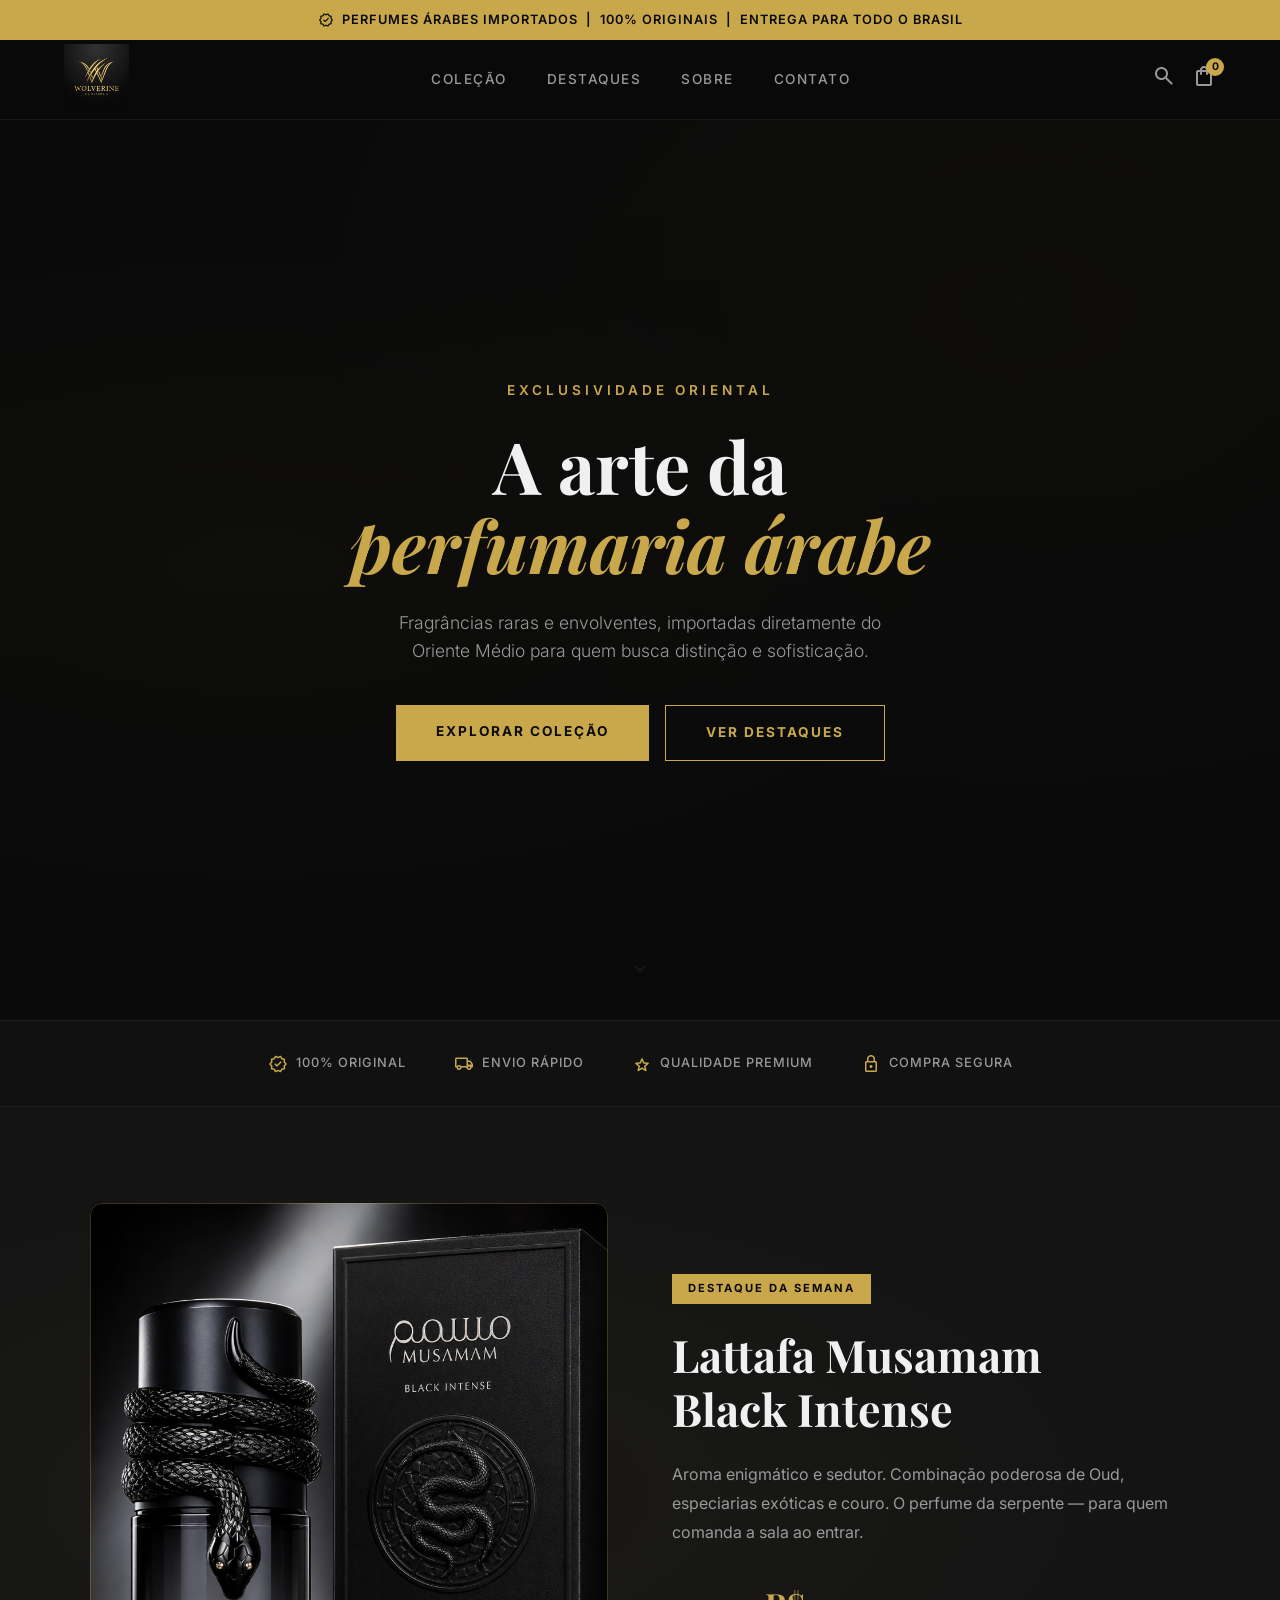
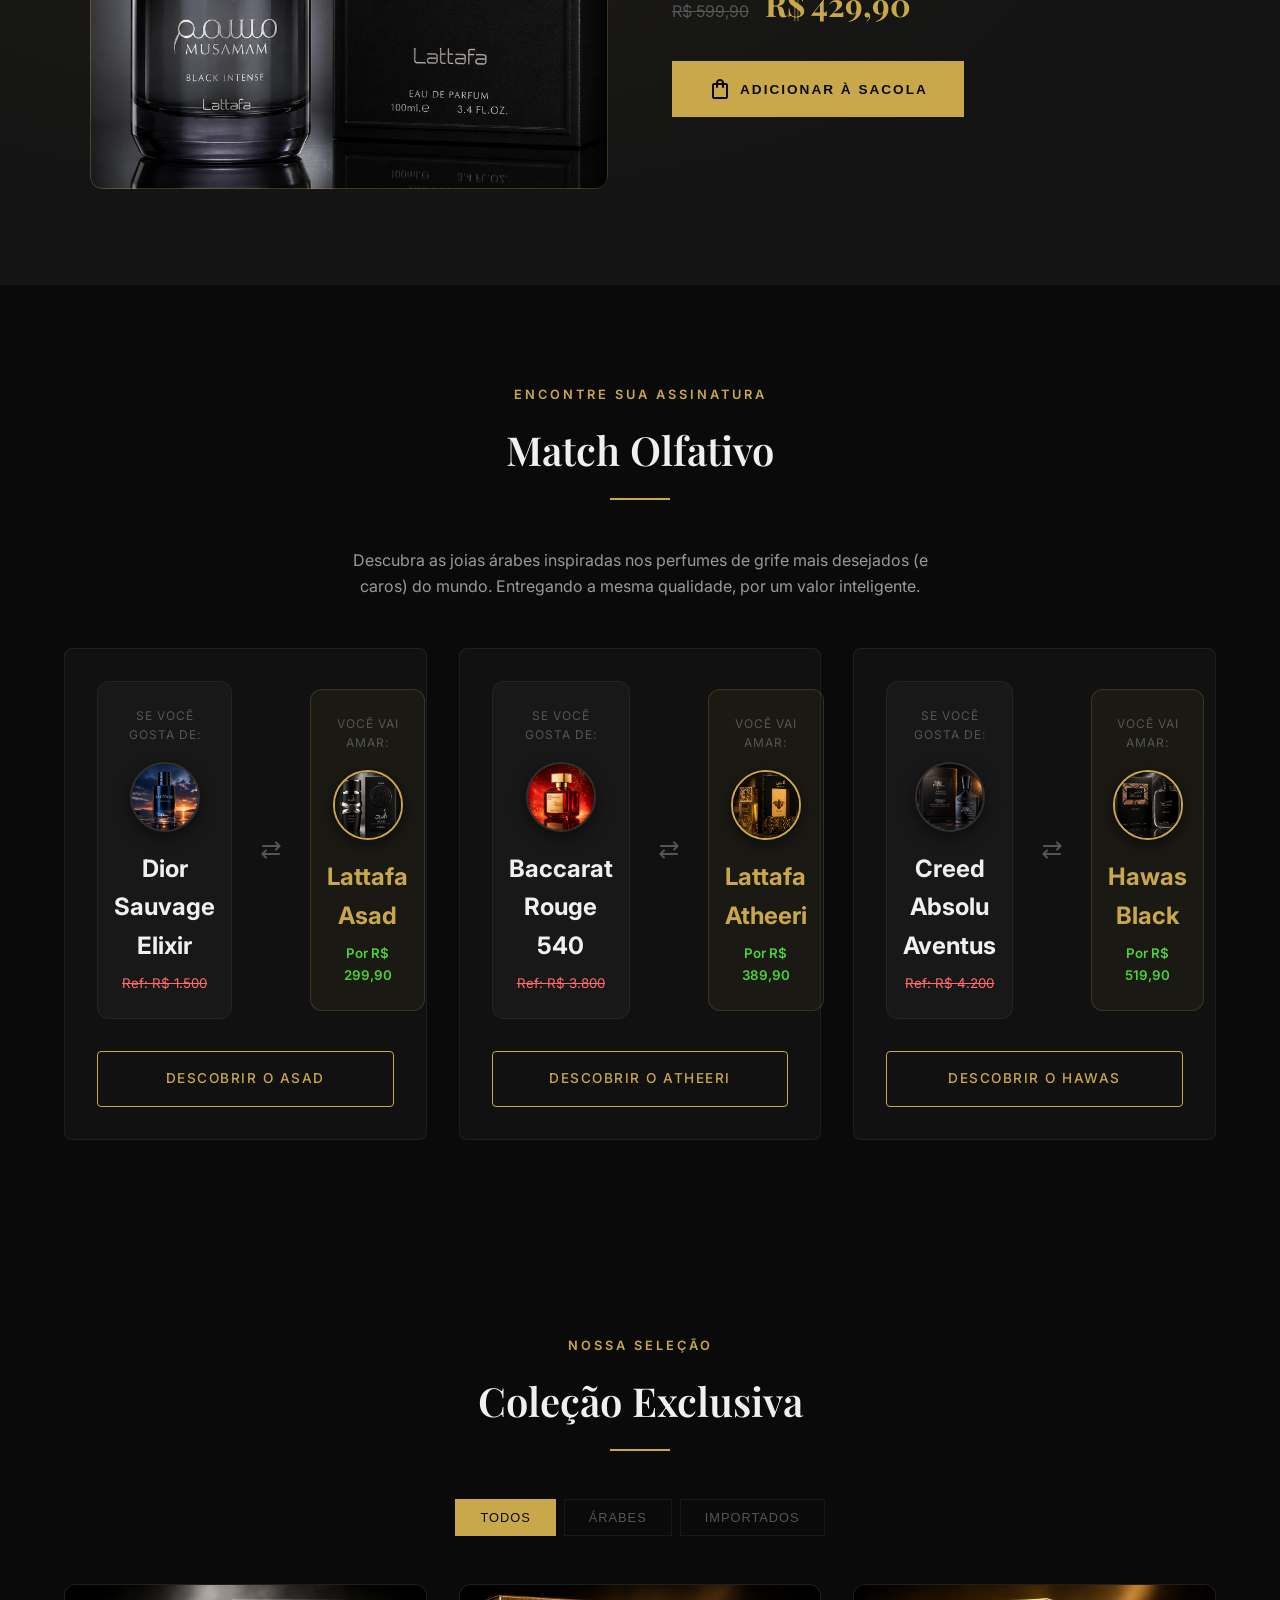
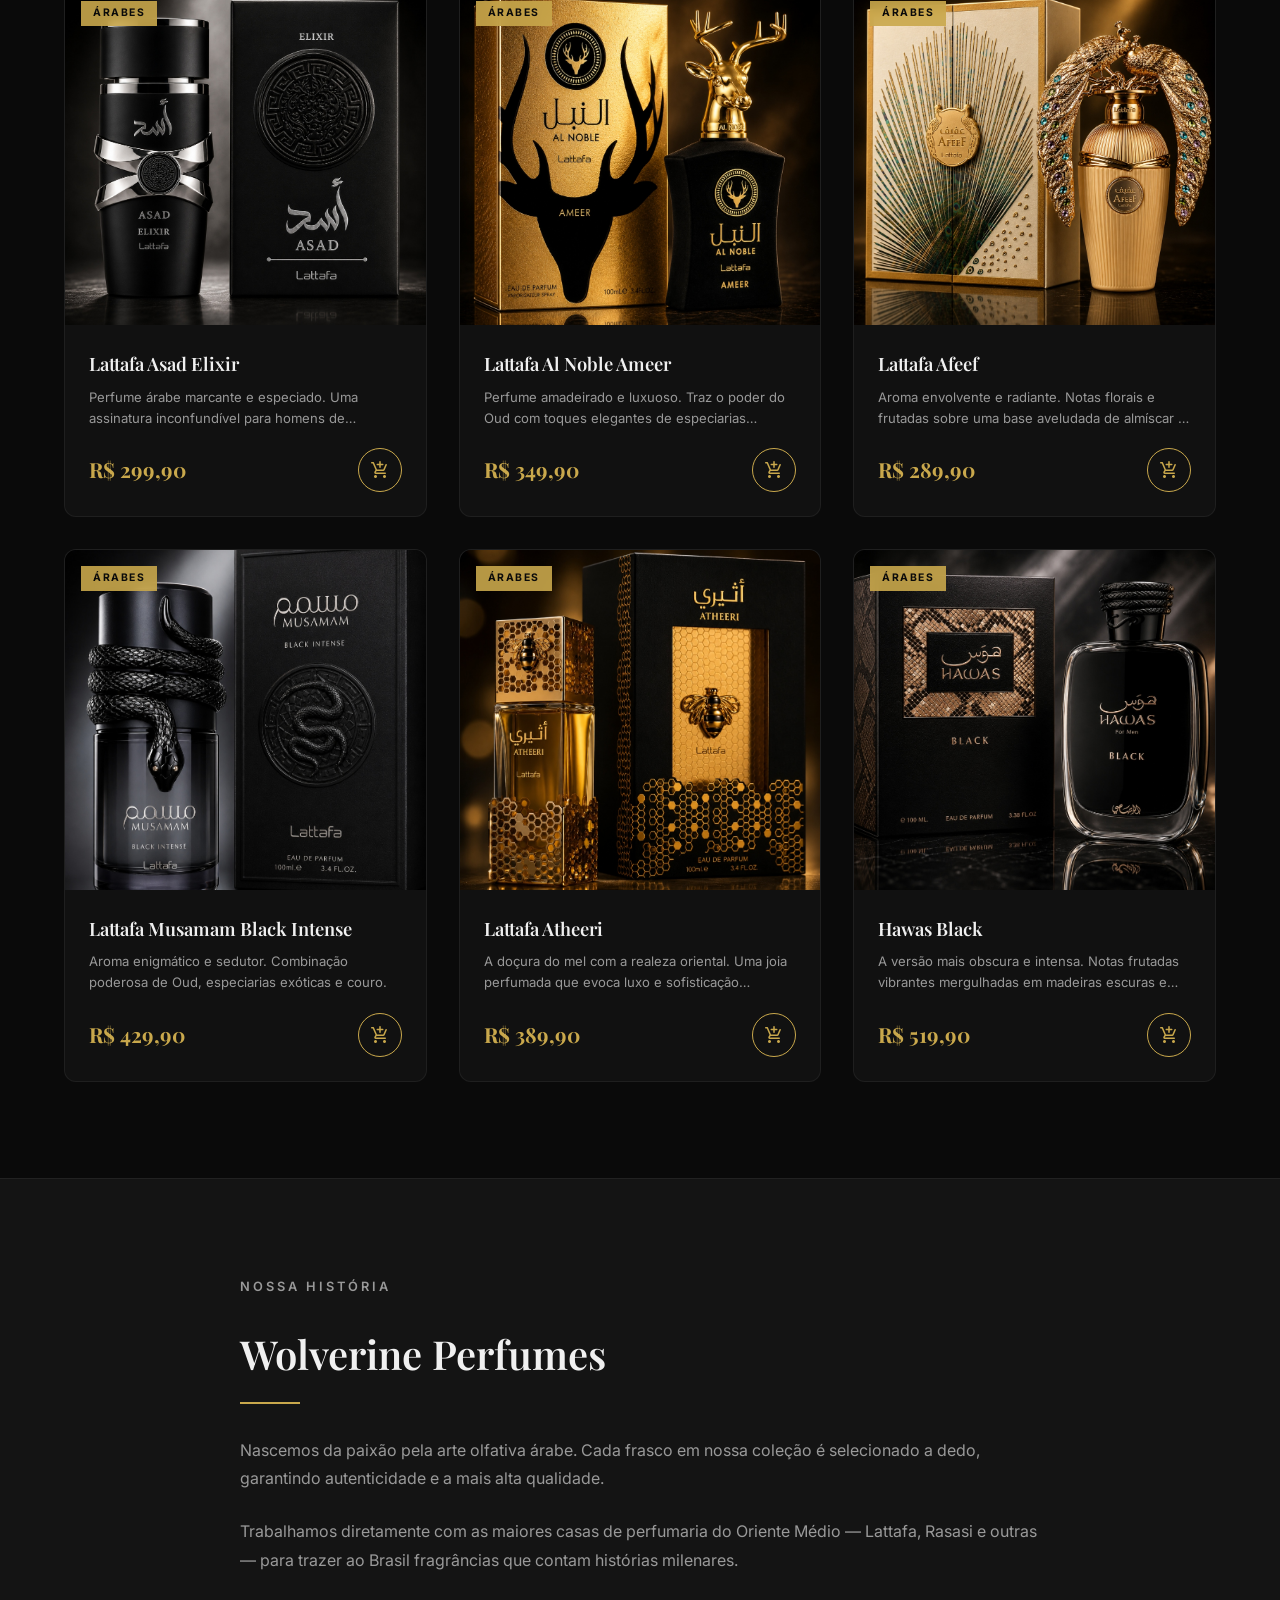
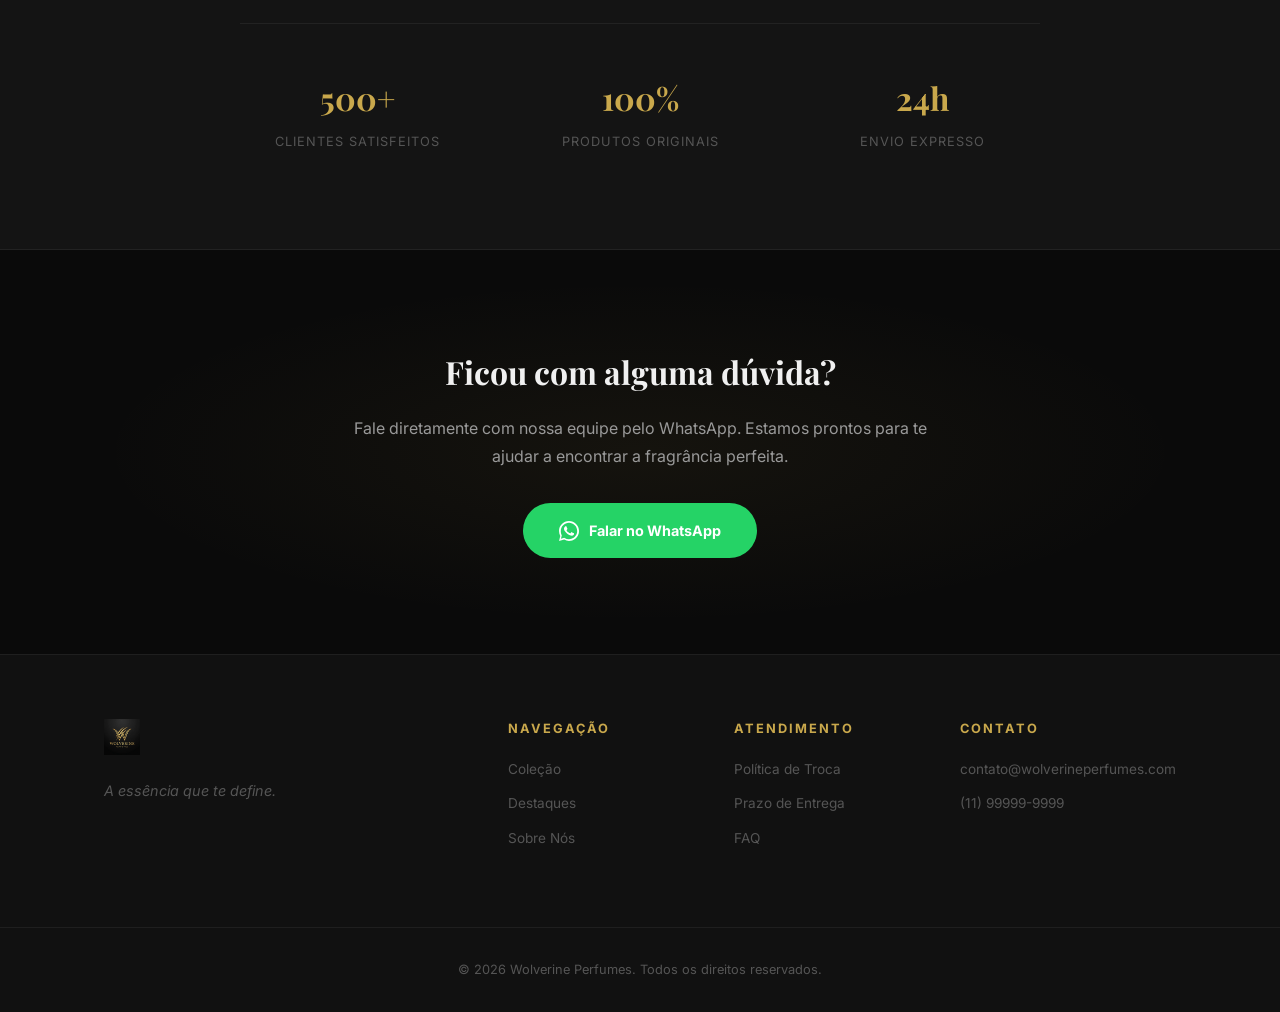
==== commit e6199d5a: "Add files via upload" ====
--- a/index.html
+++ b/index.html
@@ -145,7 +145,7 @@
                 <div class="match-compare">
                     <div class="match-grife">
                         <span>Se você gosta de:</span>
-                        <img src="img/sauvage.jpg" alt="Dior Sauvage Elixir" class="match-img-grife">
+                        <img src="img/sauvage.png" alt="Dior Sauvage Elixir" class="match-img-grife">
                         <h4>Dior Sauvage Elixir</h4>
                         <small>Ref: R$ 1.500</small>
                     </div>
@@ -166,7 +166,7 @@
                 <div class="match-compare">
                     <div class="match-grife">
                         <span>Se você gosta de:</span>
-                        <img src="img/baccarat.jpg" alt="Baccarat Rouge 540" class="match-img-grife">
+                        <img src="img/baccarat.png" alt="Baccarat Rouge 540" class="match-img-grife">
                         <h4>Baccarat Rouge 540</h4>
                         <small>Ref: R$ 3.800</small>
                     </div>
@@ -187,7 +187,7 @@
                 <div class="match-compare">
                     <div class="match-grife">
                         <span>Se você gosta de:</span>
-                        <img src="img/creed.jpg" alt="Creed Absolu Aventus" class="match-img-grife">
+                        <img src="img/creed.png" alt="Creed Absolu Aventus" class="match-img-grife">
                         <h4>Creed Absolu Aventus</h4>
                         <small>Ref: R$ 4.200</small>
                     </div>
--- a/style.css
+++ b/style.css
@@ -1244,10 +1244,21 @@
 .match-grife, .match-arab {
     display: flex;
     flex-direction: column;
-    gap: 0.3rem;
+    gap: 0.5rem;
+    background: rgba(255, 255, 255, 0.03);
+    border: 1px solid rgba(255, 255, 255, 0.05);
+    border-radius: 12px;
+    padding: 1.5rem 1rem;
+    flex: 1;
+    align-items: center;
+    text-align: center;
+}
+.match-arab {
+    background: rgba(201, 168, 76, 0.05);
+    border-color: rgba(201, 168, 76, 0.2);
 }
 .match-grife span, .match-arab span {
-    font-size: 0.8rem;
+    font-size: 0.75rem;
     color: var(--text-muted);
     text-transform: uppercase;
     letter-spacing: 1px;
@@ -1310,7 +1321,7 @@
         flex: 1;
     }
     .match-icon {
-        flex: 0.2;
+        flex: 0 0 30px;
     }
 }
 .match-img-grife, .match-img-arab {
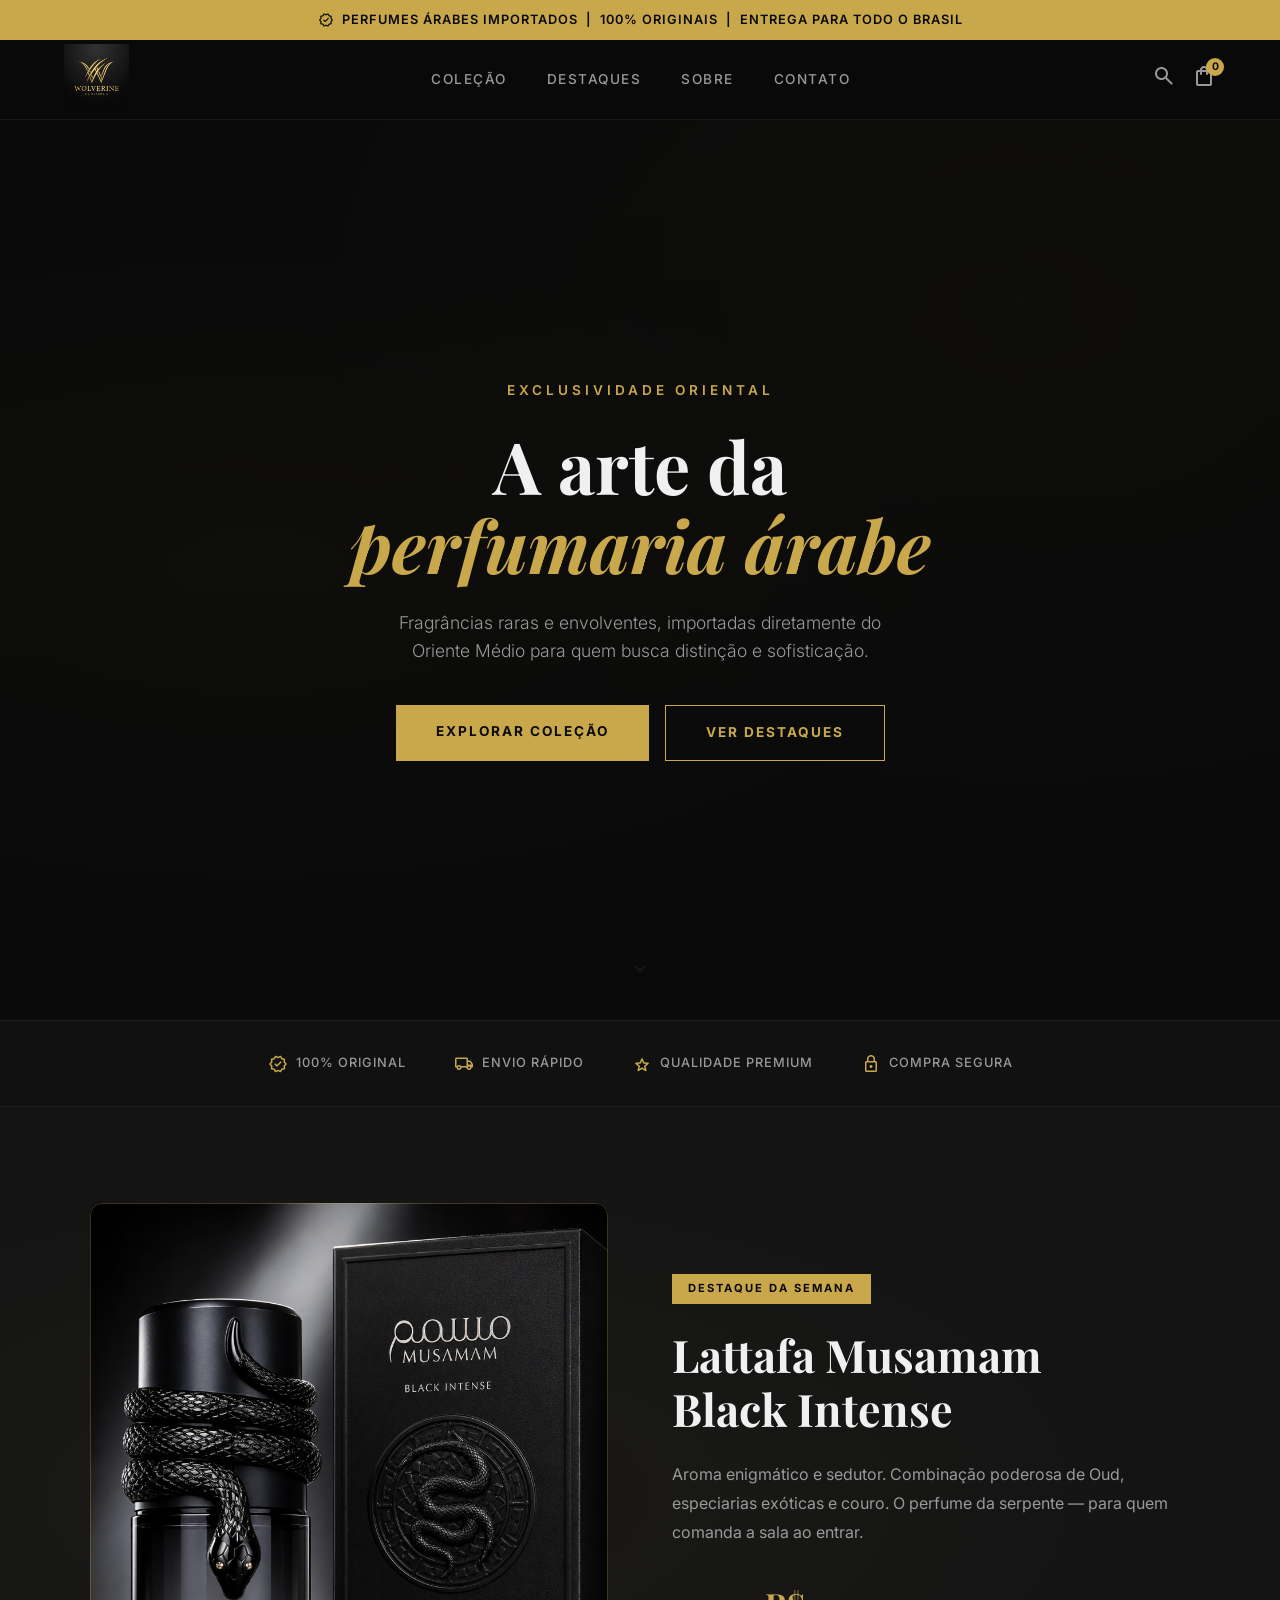
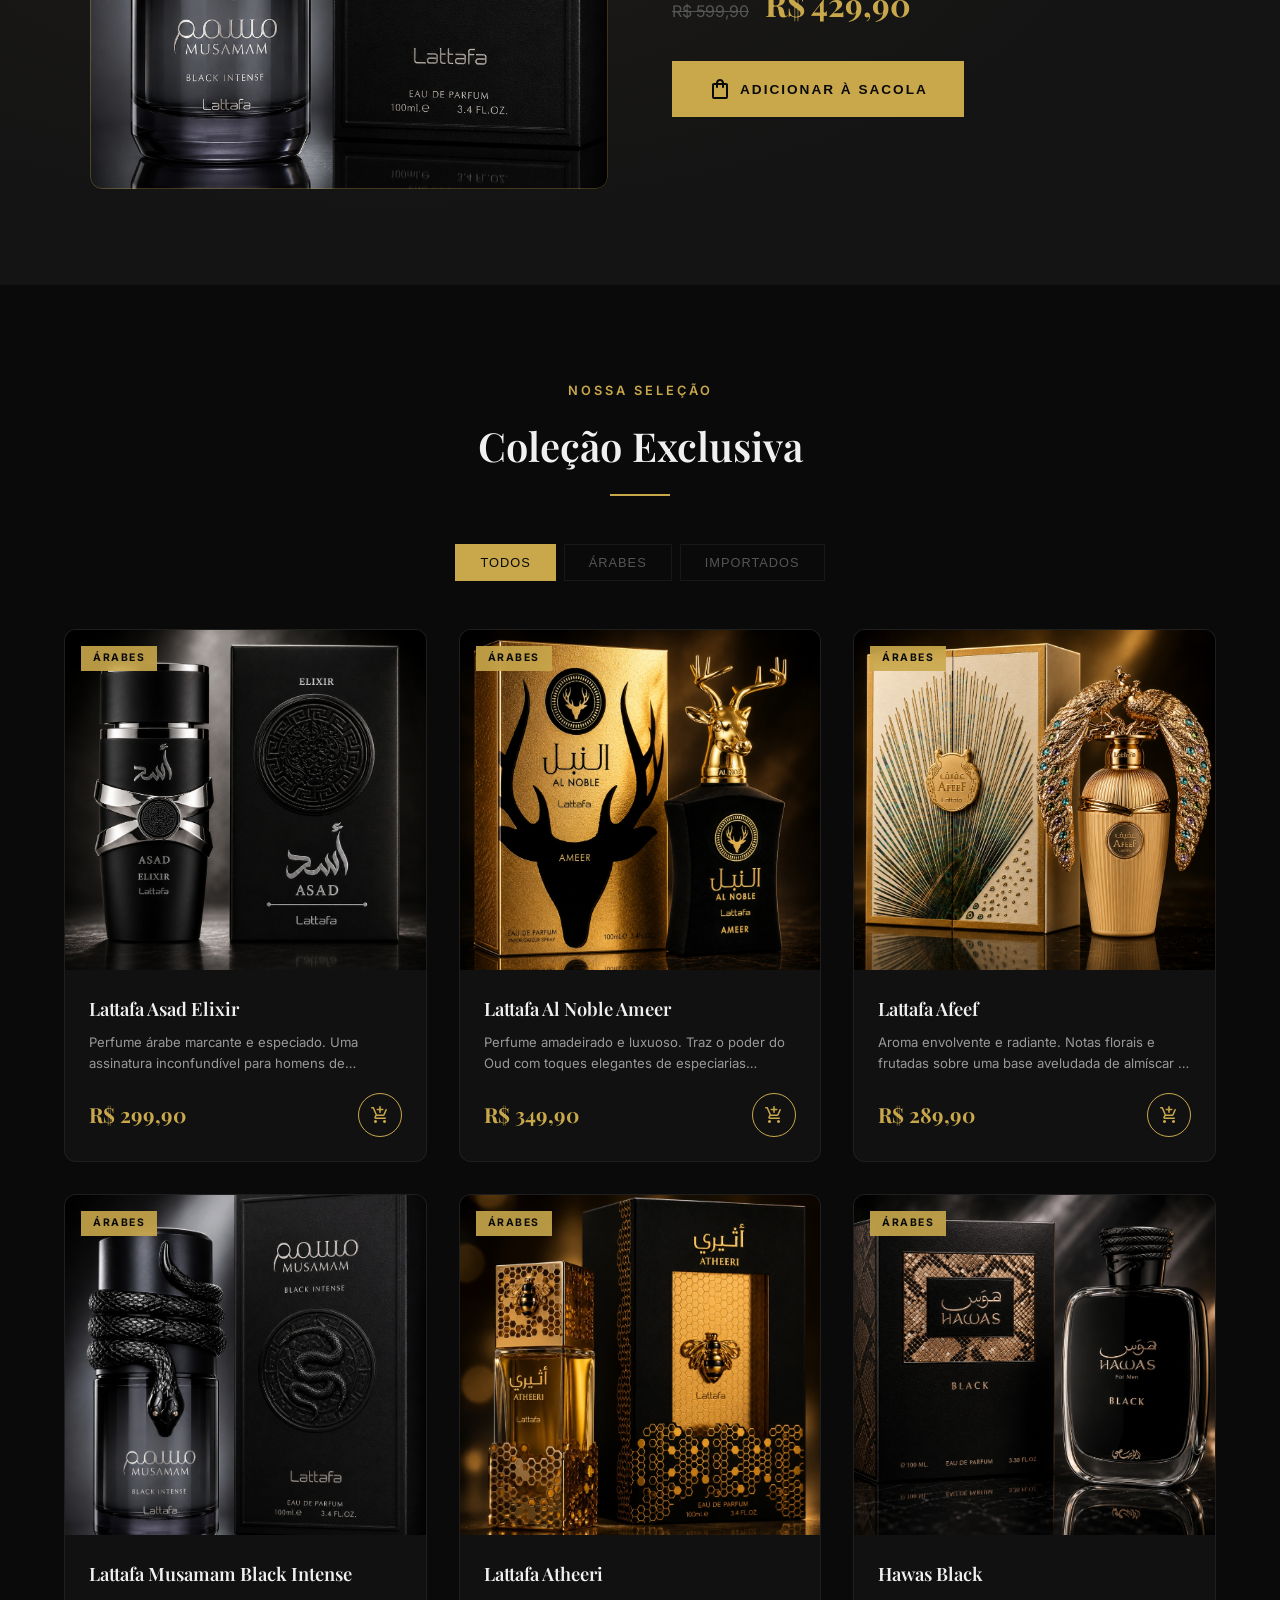
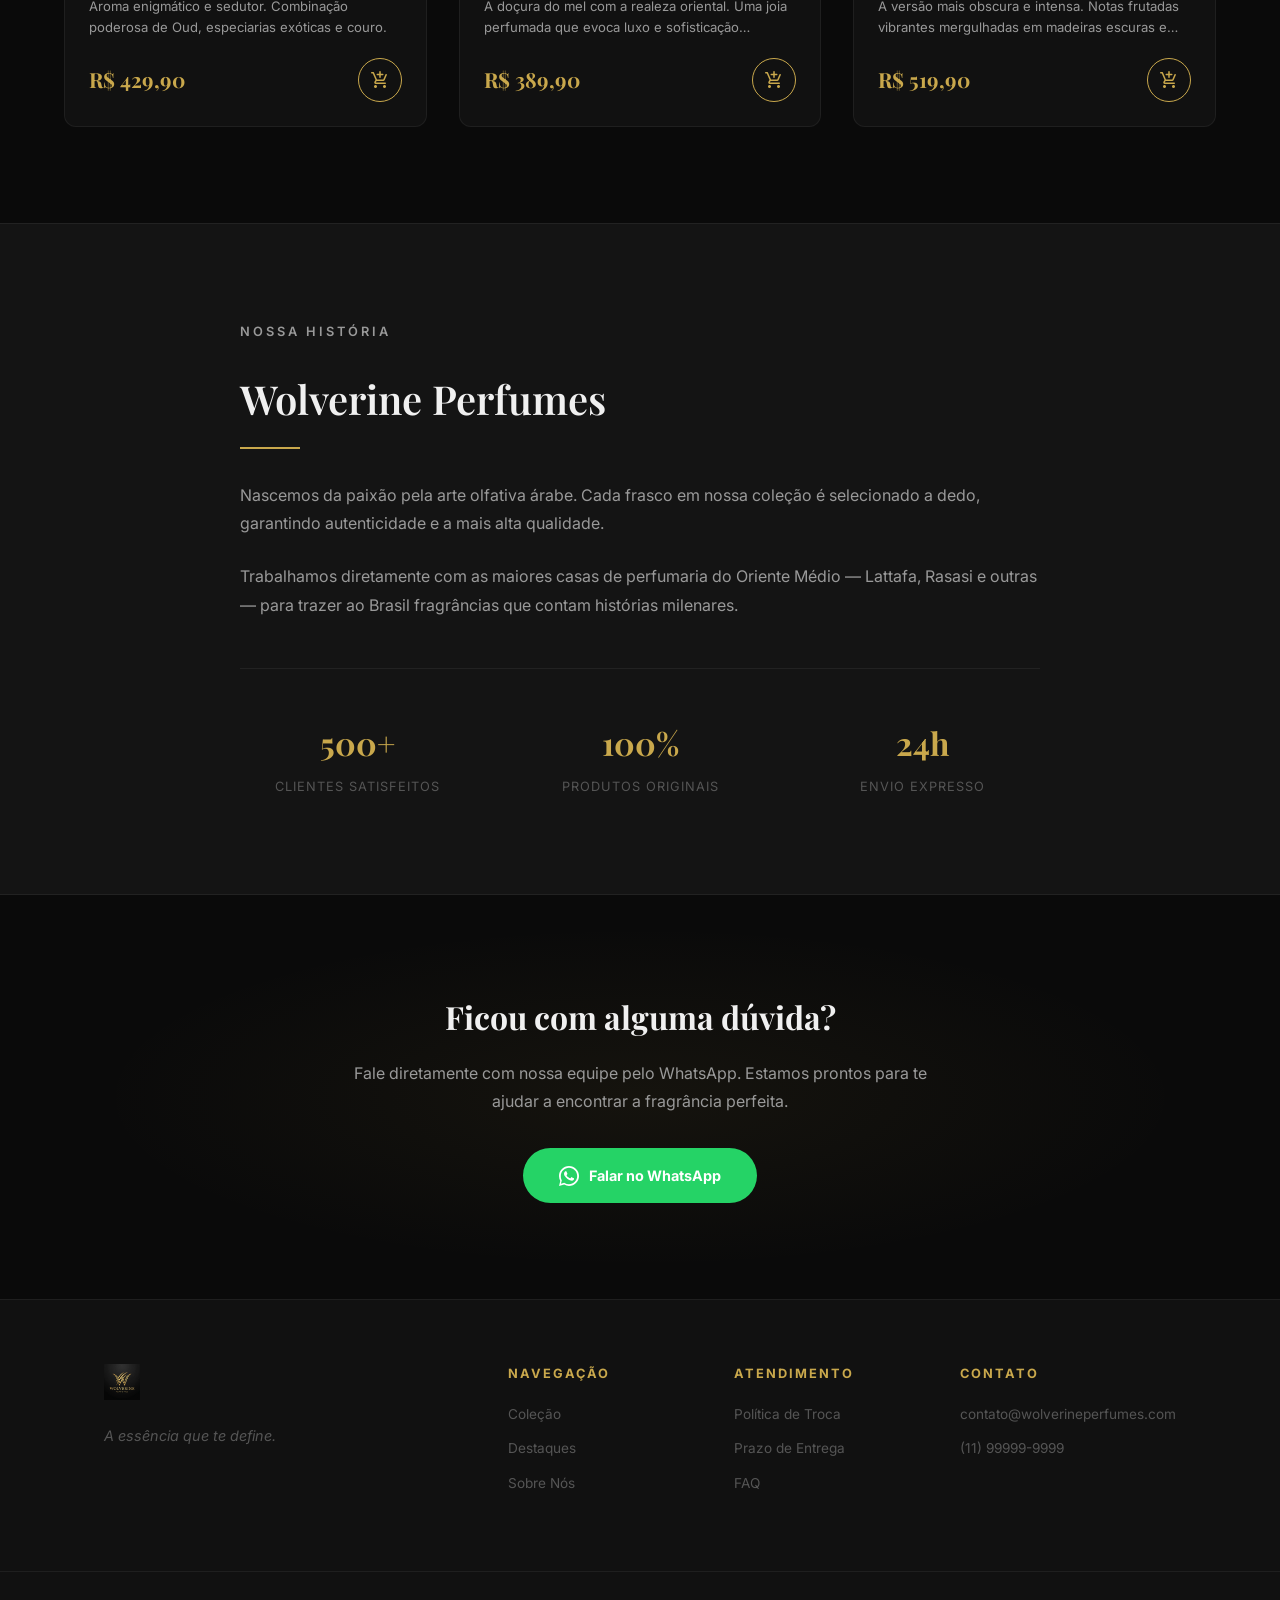
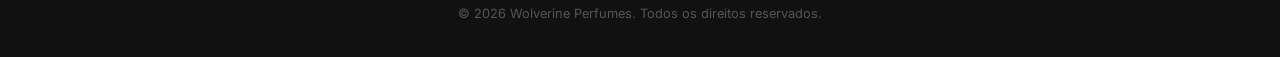
==== commit 6462fe08: "Add files via upload" ====
--- a/index.html
+++ b/index.html
@@ -129,82 +129,6 @@
         </div>
     </section>
 
-    <!-- Match Olfativo -->
-    <section class="match-olfativo" id="match-olfativo">
-        <div class="section-header">
-            <p class="section-sub">Encontre sua Assinatura</p>
-            <h2 class="section-title">Match Olfativo</h2>
-            <div class="section-line"></div>
-        </div>
-        <p class="match-desc" style="text-align: center; color: var(--text-secondary); max-width: 600px; margin: 0 auto 3rem;">
-            Descubra as joias árabes inspiradas nos perfumes de grife mais desejados (e caros) do mundo. Entregando a mesma qualidade, por um valor inteligente.
-        </p>
-        
-        <div class="match-grid">
-            <div class="match-card">
-                <div class="match-compare">
-                    <div class="match-grife">
-                        <span>Se você gosta de:</span>
-                        <img src="img/sauvage.png" alt="Dior Sauvage Elixir" class="match-img-grife">
-                        <h4>Dior Sauvage Elixir</h4>
-                        <small>Ref: R$ 1.500</small>
-                    </div>
-                    <div class="match-icon">
-                        <span class="material-symbols-rounded">sync_alt</span>
-                    </div>
-                    <div class="match-arab">
-                        <span>Você vai amar:</span>
-                        <img src="img/lattafa_asad.jpg" alt="Lattafa Asad" class="match-img-arab">
-                        <h4>Lattafa Asad</h4>
-                        <small class="match-highlight">Por R$ 299,90</small>
-                    </div>
-                </div>
-                <a href="produto.html?id=1" class="btn-match">Descobrir o Asad</a>
-            </div>
-
-            <div class="match-card">
-                <div class="match-compare">
-                    <div class="match-grife">
-                        <span>Se você gosta de:</span>
-                        <img src="img/baccarat.png" alt="Baccarat Rouge 540" class="match-img-grife">
-                        <h4>Baccarat Rouge 540</h4>
-                        <small>Ref: R$ 3.800</small>
-                    </div>
-                    <div class="match-icon">
-                        <span class="material-symbols-rounded">sync_alt</span>
-                    </div>
-                    <div class="match-arab">
-                        <span>Você vai amar:</span>
-                        <img src="img/lattafa_atheeri.jpg" alt="Lattafa Atheeri" class="match-img-arab">
-                        <h4>Lattafa Atheeri</h4>
-                        <small class="match-highlight">Por R$ 389,90</small>
-                    </div>
-                </div>
-                <a href="produto.html?id=5" class="btn-match">Descobrir o Atheeri</a>
-            </div>
-
-            <div class="match-card">
-                <div class="match-compare">
-                    <div class="match-grife">
-                        <span>Se você gosta de:</span>
-                        <img src="img/creed.png" alt="Creed Absolu Aventus" class="match-img-grife">
-                        <h4>Creed Absolu Aventus</h4>
-                        <small>Ref: R$ 4.200</small>
-                    </div>
-                    <div class="match-icon">
-                        <span class="material-symbols-rounded">sync_alt</span>
-                    </div>
-                    <div class="match-arab">
-                        <span>Você vai amar:</span>
-                        <img src="img/hawas_black.jpg" alt="Hawas Black" class="match-img-arab">
-                        <h4>Hawas Black</h4>
-                        <small class="match-highlight">Por R$ 519,90</small>
-                    </div>
-                </div>
-                <a href="produto.html?id=6" class="btn-match">Descobrir o Hawas</a>
-            </div>
-        </div>
-    </section>
 
     <!-- Coleção (Products Grid) -->
     <section class="colecao" id="colecao">
